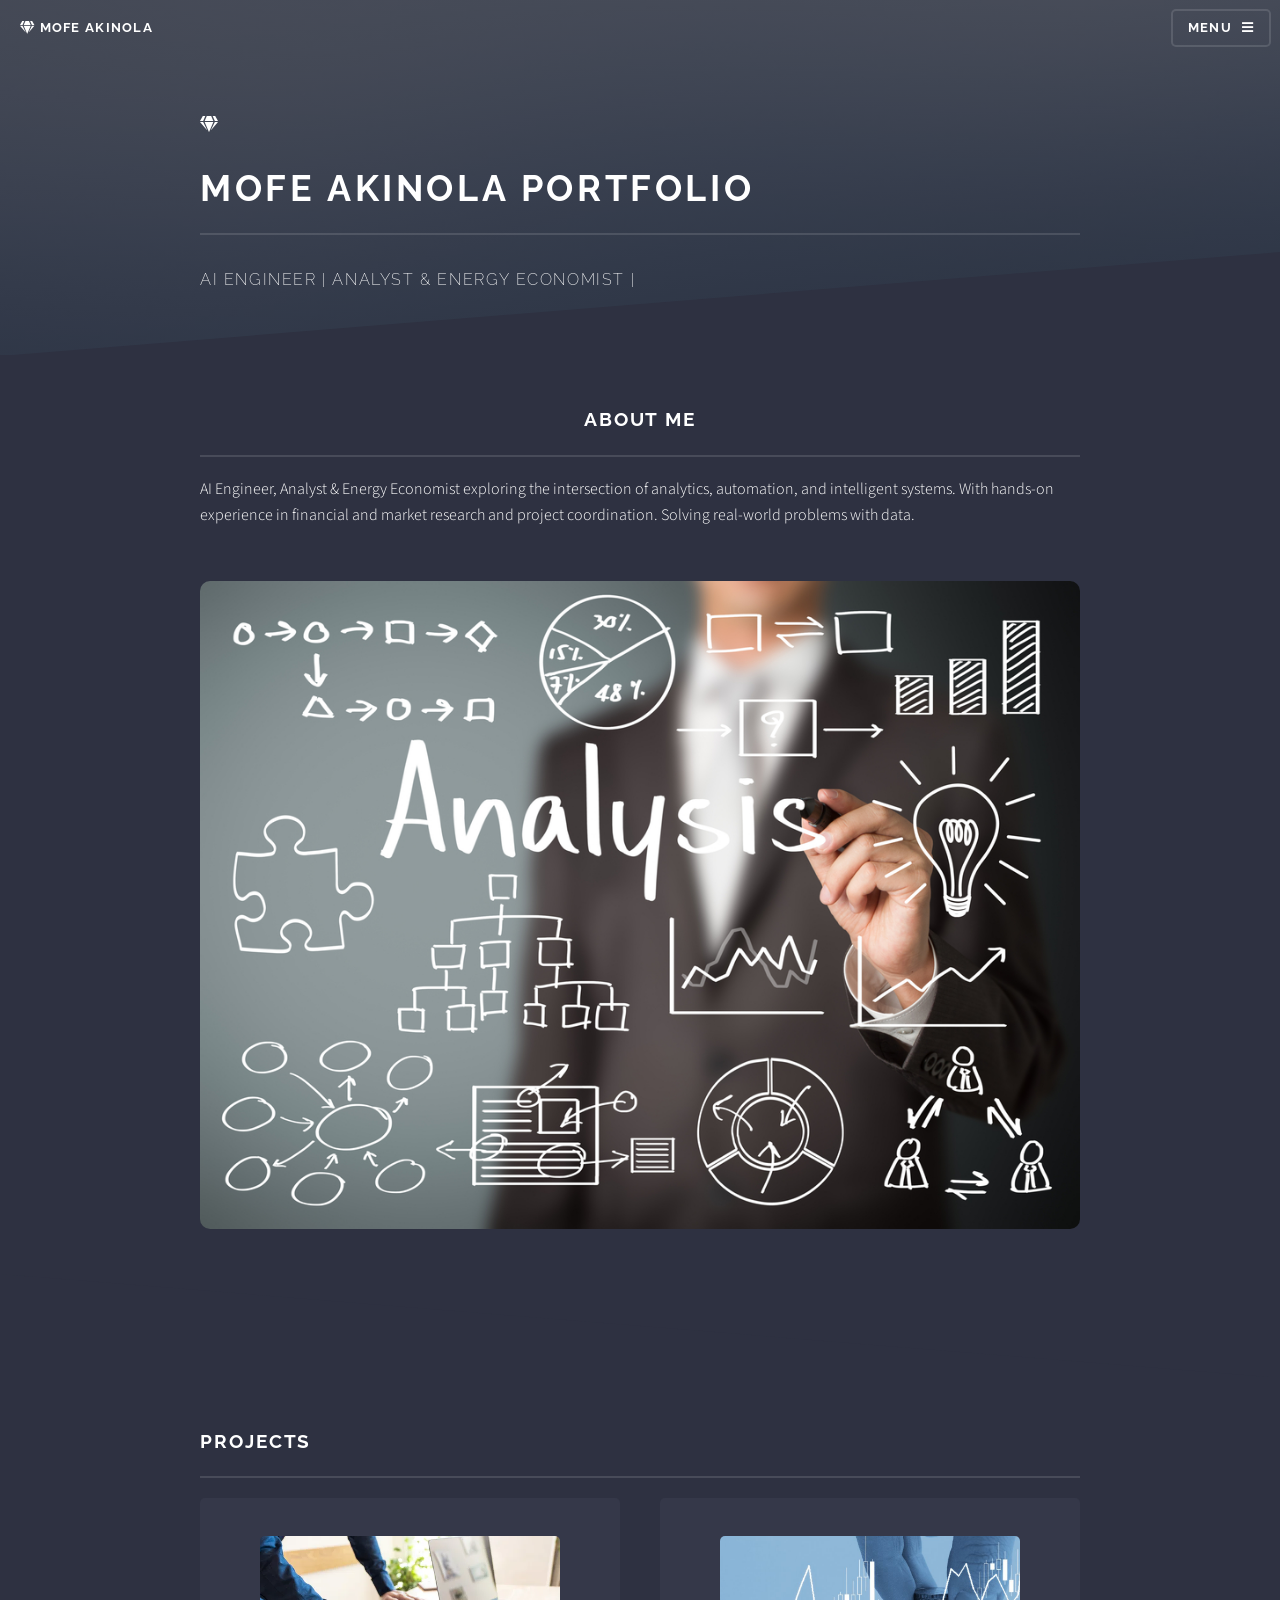
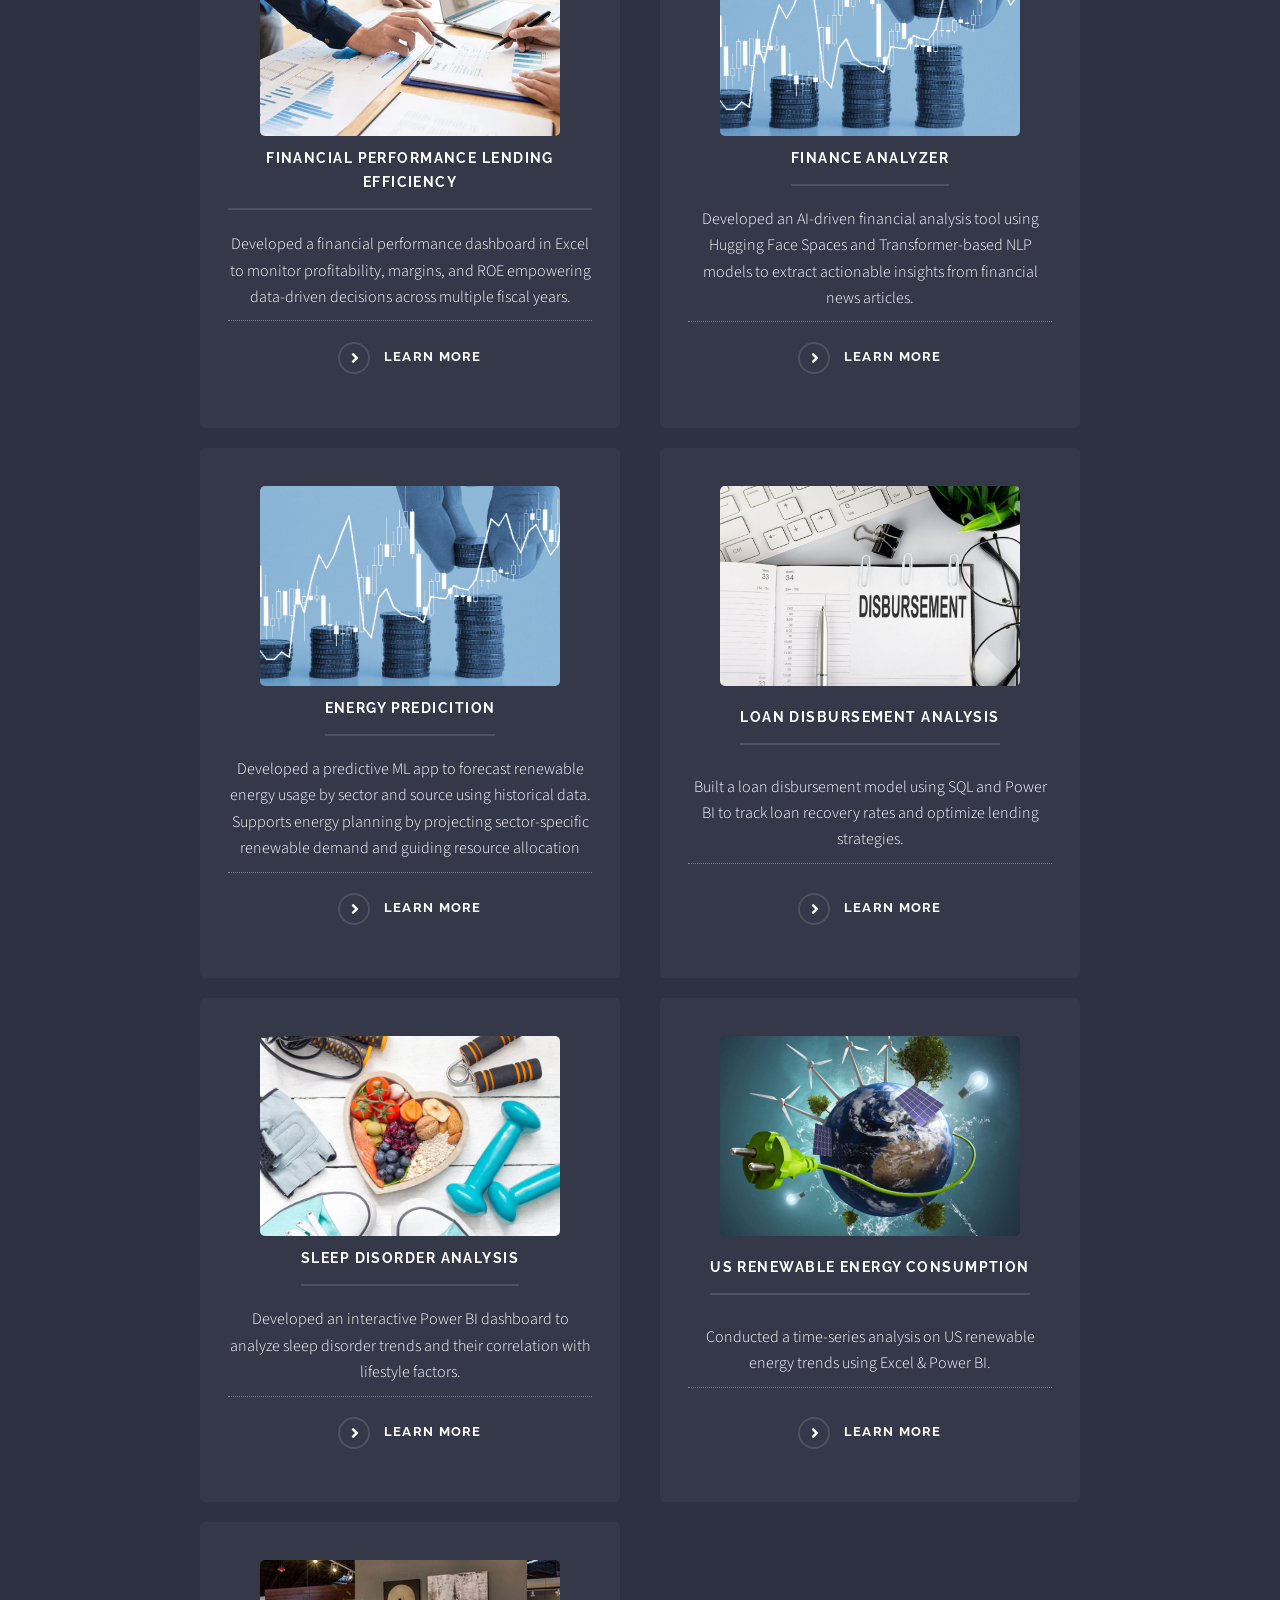
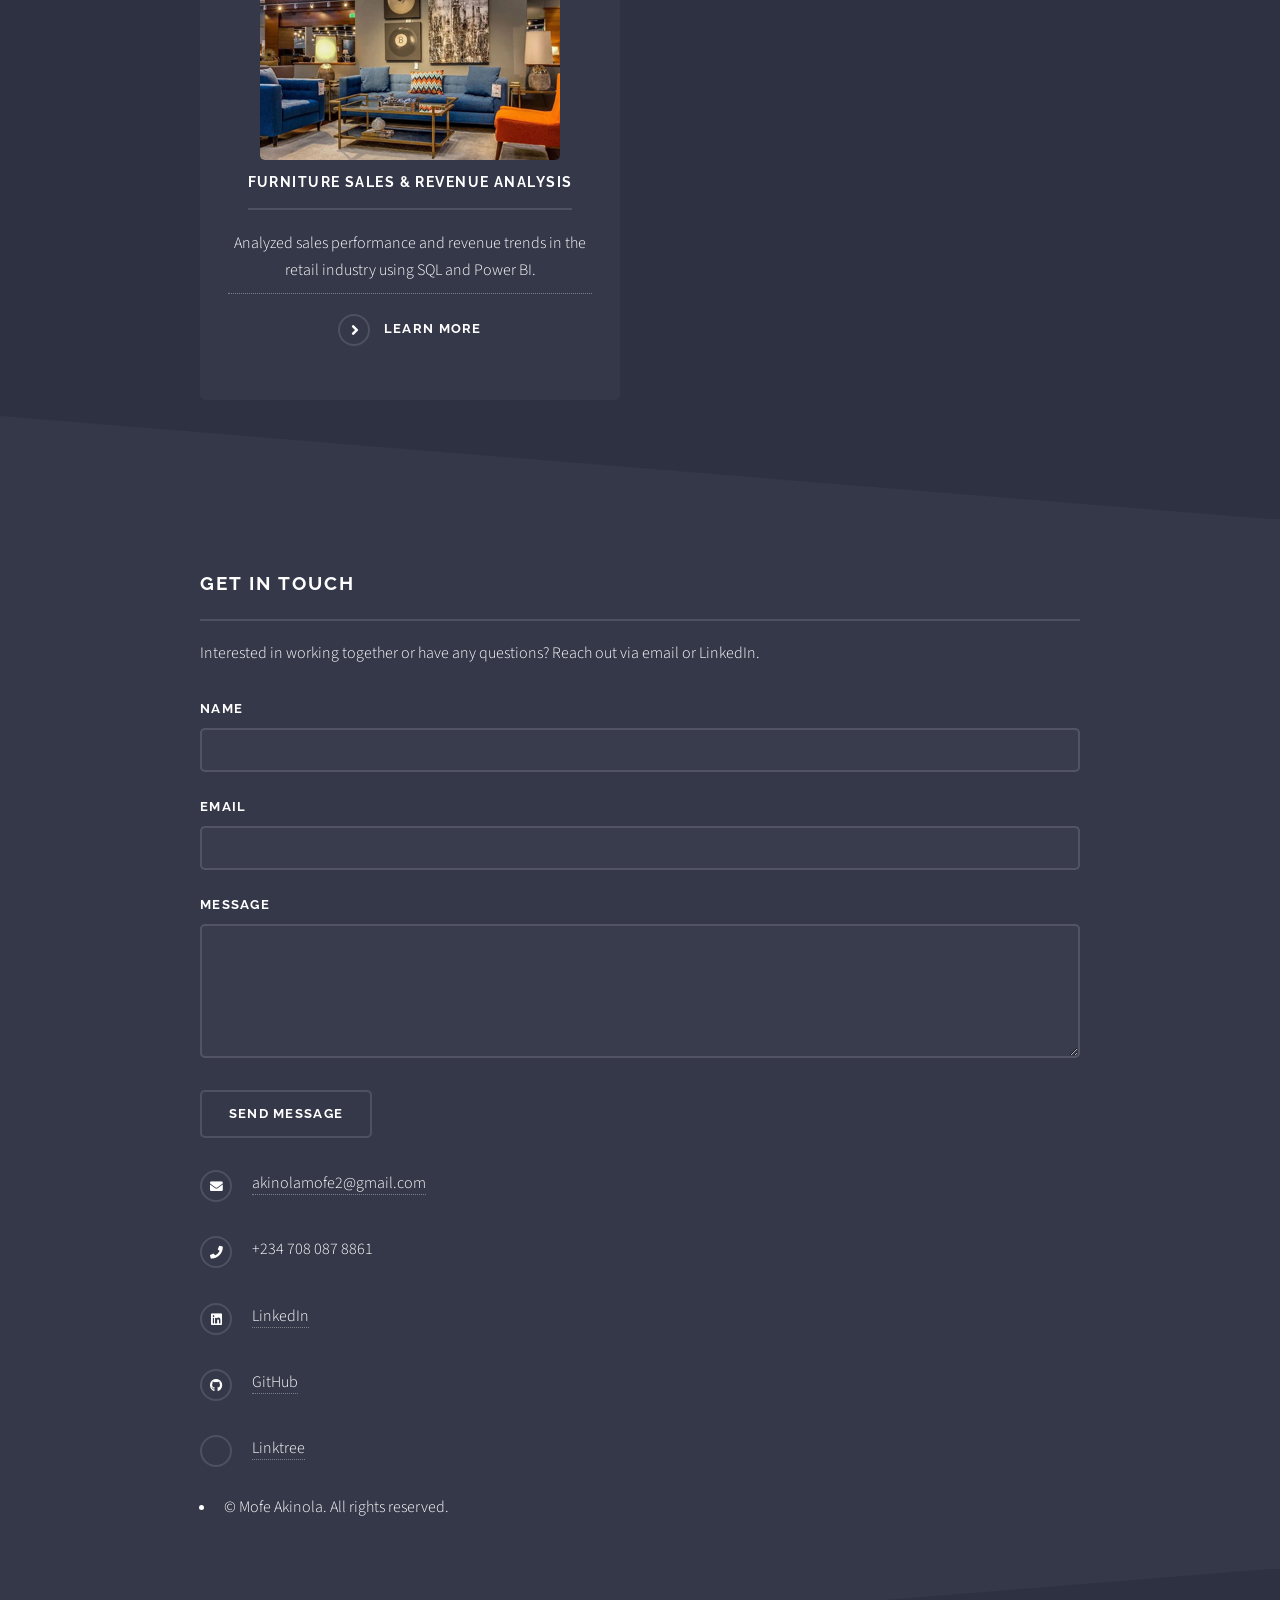
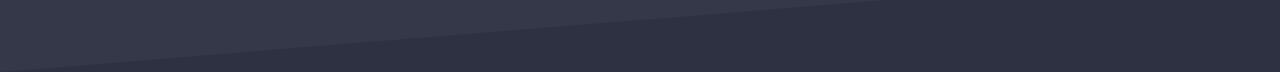
==== index.html @ 0cf71745 "Update index.html" ====
<!DOCTYPE HTML>
<html>
	<head>
		<title>Mofe Akinola | AI/ML Engineer & Energy Economist</title>
		<meta charset="utf-8" />
		<meta name="viewport" content="width=device-width, initial-scale=1, user-scalable=no" />
		<link rel="stylesheet" href="assets/css/main.css" />
		<noscript><link rel="stylesheet" href="assets/css/noscript.css" /></noscript>
		<link rel="stylesheet" href="https://cdnjs.cloudflare.com/ajax/libs/font-awesome/5.15.4/css/all.min.css" />
	</head>
	<body class="is-preload">

		<!-- Page Wrapper -->
		<div id="page-wrapper">

			<!-- Header -->
			<header id="header" class="alt">
				<h1><a href="index.html"><i class="fas fa-gem"></i> Mofe Akinola</a></h1>
				<nav>
					<a href="#menu">Menu</a>
				</nav>
			</header>

			<!-- Menu -->
			<nav id="menu">
				<div class="inner">
					<h2>Menu</h2>
					<ul class="links">
						<li><a href="index.html">Home</a></li>
						<li><a href="#about">About Me</a></li>
						<li><a href="#projects">Projects</a></li>
						<li><a href="#contact">Contact</a></li>
					</ul>
					<a href="#" class="close">Close</a>
				</div>
			</nav>

			<!-- Banner -->
			<section id="banner">
				<div class="inner">
					<div class="logo"><span class="fas fa-gem"></span></div>
					<h2>Mofe Akinola Portfolio</h2>
					<p> AI Engineer | Analyst & Energy Economist |</p>
				</div>
			</section>

			<!-- About Me -->
			<section id="about" class="wrapper style1">
				<div class="inner">
					<div class="content">
						<h2 class="major"style="text-align: center;">About Me</h2>
						<p> AI Engineer, Analyst & Energy Economist exploring the intersection of analytics, automation, and intelligent systems. With hands-on experience in financial and market research and project coordination. Solving real-world problems with data.</p>
					</div>
					<a href="#" class="image"><img src="images/What-Is-Data-Analysis.jpg" alt="Mofe Akinola" style="max-width: 100%; height: auto; border-radius: 10px; margin: 20px auto;" /></a>
				</div>
			</section>

<!-- Projects -->
<section id="projects" class="wrapper alt style1">
    <div class="inner">
        <h2 class="major">Projects</h2>
        <section class="features">
			<article>
                <a href="https://github.com/Mofeeakin/Financial-Performance-Lending-Efficiency-Analysis-of-Atiat-Limited-" class="image">
                    <img src="images/Financial Performance.webp" alt="Financial Performance Lending Efficiency" class="project-image">
                </a>
                <h3 class="major"><a href="https://github.com/Mofeeakin/Financial-Performance-Lending-Efficiency-Analysis-of-Atiat-Limited-">Financial Performance Lending Efficiency</h3>
                <p>Developed a financial performance dashboard in Excel to monitor profitability, margins, and ROE empowering data-driven decisions across multiple fiscal years.</p>
                <a href="https://github.com/Mofeeakin/Financial-Performance-Lending-Efficiency-Analysis-of-Atiat-Limited-" class="special">Learn more</a>
            </article>
	     <article>
                <a href="https://huggingface.co/spaces/MoeAkin/finance-analyzer" class="image">
                    <img src="images/Finance-the-Growth-of-Your-Business-in-a-Challenging-Financial-World.jpg" alt="Finance Analyzer" class="project-image">
                </a>
                <h3 class="major"><a href="https://huggingface.co/spaces/MoeAkin/finance-analyzer">Finance Analyzer</h3>
                <p>Developed an AI-driven financial analysis tool using Hugging Face Spaces and Transformer-based NLP models to extract actionable insights from financial news articles.</p>
                <a href="https://huggingface.co/spaces/MoeAkin/finance-analyzer" class="special">Learn more</a>
            </article>
	     <article>
                <a href="https://energy-prediction-app-va.streamlit.app/" class="image">
                    <img src="images/Finance-the-Growth-of-Your-Business-in-a-Challenging-Financial-World.jpg" alt="Energy Prediction" class="project-image">
                </a>
                <h3 class="major"><a href="https://energy-prediction-app-va.streamlit.app/">Energy Predicition</h3>
                <p>Developed a predictive ML app to forecast renewable energy usage by sector and source using historical data. Supports energy planning by projecting sector-specific renewable demand and guiding resource allocation </p>
                <a href="https://energy-prediction-app-va.streamlit.app/" class="special">Learn more</a>
            </article>
            <article>
                <a href="https://github.com/Mofeeakin/Loan-Disbursement-Analysis" class="image">
                    <img src="images/Disbursement-Meaning.jpg" alt="Loan Analysis" class="project-image">
                </a>
                <h3 class="major"><a href="https://github.com/Mofeeakin/Loan-Disbursement-Analysis">Loan Disbursement Analysis</h3>
                <p>Built a loan disbursement model using SQL and Power BI to track loan recovery rates and optimize lending strategies.</p>
                <a href="https://github.com/Mofeeakin/Loan-Disbursement-Analysis" class="special">Learn more</a>
            </article>
            <article>
                <a href="https://github.com/Mofeeakin/Sleep-Disorder-Analysis" class="image">
                    <img src="images/food-heart-dumbbells-fitness-abstract-healthy-lifestyle-concept-white-boards-85887086.webp" alt="Sleep Disorder Analysis" class="project-image">
                </a>
                <h3 class="major"><a href="https://github.com/Mofeeakin/Sleep-Disorder-Analysis">Sleep Disorder Analysis</h3>
                <p>Developed an interactive Power BI dashboard to analyze sleep disorder trends and their correlation with lifestyle factors.</p>
                <a href="https://github.com/Mofeeakin/Sleep-Disorder-Analysis" class="special">Learn more</a>
            </article>
            <article>
                <a href="https://github.com/Mofeeakin/US-Renewable-Consumption" class="image">
                    <img src="images/Shutterstock_1278873550-1.jpg" alt="US Renewable Consumption" class="project-image">
                </a>
                <h3 class="major"><a href="https://github.com/Mofeeakin/US-Renewable-Consumption">US Renewable Energy Consumption</h3>
                <p>Conducted a time-series analysis on US renewable energy trends using Excel & Power BI.</p>
                <a href="https://github.com/Mofeeakin/US-Renewable-Consumption" class="special">Learn more</a>
            </article>
            <article>
                <a href="https://github.com/Mofeeakin/Furniture-Sales-and-Revenue-Analysis" class="image">
                    <img src="images/Livingspaces-an-international-furniture-store.jpg" alt="Furniture Sales Analysis" class="project-image">
                </a>
                <h3 class="major"><a href="https://github.com/Mofeeakin/Furniture-Sales-and-Revenue-Analysis">Furniture Sales & Revenue Analysis</h3>
                <p>Analyzed sales performance and revenue trends in the retail industry using SQL and Power BI.</p>
                <a href="https://github.com/Mofeeakin/Furniture-Sales-and-Revenue-Analysis" class="special">Learn more</a>
            </article>
        </section>
    </div>
</section>

			<!-- Contact -->
			<section id="contact" class="wrapper alt style2">
				<div class="inner">
					<h2 class="major">Get in Touch</h2>
					<p>Interested in working together or have any questions? Reach out via email or LinkedIn.</p>
					<form method="post" action="#">
						<div class="fields">
							<div class="field">
								<label for="name">Name</label>
								<input type="text" name="name" id="name" />
							</div>
							<div class="field">
								<label for="email">Email</label>
								<input type="email" name="email" id="email" />
							</div>
							<div class="field">
								<label for="message">Message</label>
								<textarea name="message" id="message" rows="4"></textarea>
							</div>
						</div>
						<ul class="actions">
							<li><input type="submit" value="Send Message" /></li>
						</ul>
					</form>
					<ul class="contact">
						<li class="icon solid fa-envelope"><a href="mailto:akinolamofe2@gmail.com">akinolamofe2@gmail.com</a></li>
						<li class="icon solid fa-phone">+234 708 087 8861</li>
						<li class="icon brands fa-linkedin"><a href="https://www.linkedin.com/in/mofe-akinola-6a8934160">LinkedIn</a></li>
						<li class="icon brands fa-github"><a href="https://github.com/Mofeeakin">GitHub</a></li>
						<li class="icon brands fa-link"><a href="https://linktr.ee/MofeAkinola">Linktree</a></li>

					</ul>
					<ul class="copyright">
						<li>&copy; Mofe Akinola. All rights reserved.</li>
				
					</ul>
				</div>
			</section>

		</div>

		<!-- Scripts -->
		<script src="assets/js/jquery.min.js"></script>
		<script src="assets/js/jquery.scrollex.min.js"></script>
		<script src="assets/js/browser.min.js"></script>
		<script src="assets/js/breakpoints.min.js"></script>
		<script src="assets/js/util.js"></script>
		<script src="assets/js/main.js"></script>

	</body>
</html>
---- assets/css/main.css ----
@import url(fontawesome-all.min.css);
@import url("https://fonts.googleapis.com/css?family=Raleway:200,700|Source+Sans+Pro:300,600,300italic,600italic");

/*
	Solid State by HTML5 UP
	html5up.net | @ajlkn
	Free for personal and commercial use under the CCA 3.0 license (html5up.net/license)
*/

html, body, div, span, applet, object,
iframe, h1, h2, h3, h4, h5, h6, p, blockquote,
pre, a, abbr, acronym, address, big, cite,
code, del, dfn, em, img, ins, kbd, q, s, samp,
small, strike, strong, sub, sup, tt, var, b,
u, i, center, dl, dt, dd, ol, ul, li, fieldset,
form, label, legend, table, caption, tbody,
tfoot, thead, tr, th, td, article, aside,
canvas, details, embed, figure, figcaption,
footer, header, hgroup, menu, nav, output, ruby,
section, summary, time, mark, audio, video {
	margin: 0;
	padding: 0;
	border: 0;
	font-size: 100%;
	font: inherit;
	vertical-align: baseline;}

article, aside, details, figcaption, figure,
footer, header, hgroup, menu, nav, section {
	display: block;}

body {
	line-height: 1;
}

ol, ul {
	list-style: none;
}

blockquote, q {
	quotes: none;
}

	blockquote:before, blockquote:after, q:before, q:after {
		content: '';
		content: none;
	}

table {
	border-collapse: collapse;
	border-spacing: 0;
}

body {
	-webkit-text-size-adjust: none;
}

mark {
	background-color: transparent;
	color: inherit;
}

input::-moz-focus-inner {
	border: 0;
	padding: 0;
}

input, select, textarea {
	-moz-appearance: none;
	-webkit-appearance: none;
	-ms-appearance: none;
	appearance: none;
}

/* Basic */

	@-ms-viewport {
		width: device-width;
	}

	body {
		-ms-overflow-style: scrollbar;
	}

	@media screen and (max-width: 480px) {

		html, body {
			min-width: 320px;
		}

	}

	html {
		box-sizing: border-box;
	}

	*, *:before, *:after {
		box-sizing: inherit;
	}

	body {
		background-color: #2e3141;
		background-image: linear-gradient(to top, rgba(46, 49, 65, 0.8), rgba(46, 49, 65, 0.8)), url("../../images/bg.jpg");
		background-size: auto,
 cover;
		background-attachment: fixed,
 fixed;
		background-position: center,
 center;
	}

		body.is-preload *, body.is-preload *:before, body.is-preload *:after {
			-moz-animation: none !important;
			-webkit-animation: none !important;
			-ms-animation: none !important;
			animation: none !important;
			-moz-transition: none !important;
			-webkit-transition: none !important;
			-ms-transition: none !important;
			transition: none !important;
		}

/* Type */

	body, input, select, textarea {
		color: #ffffff;
		font-family: "Source Sans Pro", Helvetica, sans-serif;
		font-size: 16.5pt;
		font-weight: 300;
		line-height: 1.65;
	}

		@media screen and (max-width: 1680px) {

			body, input, select, textarea {
				font-size: 13pt;
			}

		}

		@media screen and (max-width: 1280px) {

			body, input, select, textarea {
				font-size: 12pt;
			}

		}

		@media screen and (max-width: 980px) {

			body, input, select, textarea {
				font-size: 12pt;
			}

		}

		@media screen and (max-width: 736px) {

			body, input, select, textarea {
				font-size: 12pt;
			}

		}

		@media screen and (max-width: 480px) {

			body, input, select, textarea {
				font-size: 12pt;
			}

		}

	a {
		-moz-transition: color 0.2s ease-in-out, border-bottom-color 0.2s ease-in-out;
		-webkit-transition: color 0.2s ease-in-out, border-bottom-color 0.2s ease-in-out;
		-ms-transition: color 0.2s ease-in-out, border-bottom-color 0.2s ease-in-out;
		transition: color 0.2s ease-in-out, border-bottom-color 0.2s ease-in-out;
		border-bottom: dotted 1px rgba(255, 255, 255, 0.35);
		color: #ffffff;
		text-decoration: none;
	}

		a:hover {
			border-bottom-color: transparent;
			color: #ffffff !important;
		}

		a.special:not(.button) {
			text-decoration: none;
			border-bottom: 0;
			display: block;
			font-family: Raleway, Helvetica, sans-serif;
			font-size: 0.8em;
			font-weight: 700;
			letter-spacing: 0.1em;
			margin: 0 0 2em 0;
			text-transform: uppercase;
		}

			a.special:not(.button):before {
				-moz-osx-font-smoothing: grayscale;
				-webkit-font-smoothing: antialiased;
				display: inline-block;
				font-style: normal;
				font-variant: normal;
				text-rendering: auto;
				line-height: 1;
				text-transform: none !important;
				font-family: 'Font Awesome 5 Free';
				font-weight: 900;
			}

			a.special:not(.button):before {
				-moz-transition: background-color 0.2s ease-in-out;
				-webkit-transition: background-color 0.2s ease-in-out;
				-ms-transition: background-color 0.2s ease-in-out;
				transition: background-color 0.2s ease-in-out;
				border-radius: 100%;
				border: solid 2px rgba(255, 255, 255, 0.125);
				content: '\f105';
				display: inline-block;
				font-size: 1.25em;
				height: 2em;
				line-height: 1.75em;
				margin-right: 0.85em;
				text-align: center;
				text-indent: 0.15em;
				vertical-align: middle;
				width: 2em;
			}

			a.special:not(.button):hover:before {
				background-color: rgba(255, 255, 255, 0.025);
			}

			a.special:not(.button):active:before {
				background-color: rgba(255, 255, 255, 0.075);
			}

	strong, b {
		color: #ffffff;
		font-weight: 600;
	}

	em, i {
		font-style: italic;
	}

	p {
		margin: 0 0 2em 0;
	}

	h1, h2, h3, h4, h5, h6 {
		color: #ffffff;
		font-family: Raleway, Helvetica, sans-serif;
		font-weight: 700;
		letter-spacing: 0.1em;
		margin: 0 0 1em 0;
		text-transform: uppercase;
	}

		h1 a, h2 a, h3 a, h4 a, h5 a, h6 a {
			color: inherit;
			text-decoration: none;
			border-bottom: 0;
		}

		h1 span, h2 span, h3 span, h4 span, h5 span, h6 span {
			font-weight: 200;
		}

		h1.major, h2.major, h3.major, h4.major, h5.major, h6.major {
			padding-bottom: 1em;
			border-bottom: solid 2px rgba(255, 255, 255, 0.125);
		}

	h2 {
		font-size: 1.2em;
	}

	h3 {
		font-size: 0.9em;
	}

	h4 {
		font-size: 0.7em;
	}

	h5 {
		font-size: 0.7em;
	}

	h6 {
		font-size: 0.7em;
	}

	@media screen and (max-width: 736px) {

		h2 {
			font-size: 1em;
		}

		h3 {
			font-size: 0.8em;
		}

	}

	sub {
		font-size: 0.8em;
		position: relative;
		top: 0.5em;
	}

	sup {
		font-size: 0.8em;
		position: relative;
		top: -0.5em;
	}

	blockquote {
		border-left: solid 4px rgba(255, 255, 255, 0.125);
		font-style: italic;
		margin: 0 0 2em 0;
		padding: 0.5em 0 0.5em 2em;
	}

	code {
		background: rgba(255, 255, 255, 0.025);
		border-radius: 5px;
		border: solid 2px rgba(255, 255, 255, 0.125);
		font-family: "Courier New", monospace;
		font-size: 0.9em;
		margin: 0 0.25em;
		padding: 0.25em 0.65em;
	}

	pre {
		-webkit-overflow-scrolling: touch;
		font-family: "Courier New", monospace;
		font-size: 0.9em;
		margin: 0 0 2em 0;
	}

		pre code {
			display: block;
			line-height: 1.75em;
			padding: 1em 1.5em;
			overflow-x: auto;
		}

	hr {
		border: 0;
		border-bottom: solid 2px rgba(255, 255, 255, 0.125);
		margin: 2.5em 0;
	}

		hr.major {
			margin: 4em 0;
		}

	.align-left {
		text-align: left;
	}

	.align-center {
		text-align: center;
	}

	.align-right {
		text-align: right;
	}

/* Row */

	.row {
		display: flex;
		flex-wrap: wrap;
		box-sizing: border-box;
		align-items: stretch;
	}

		.row > * {
			box-sizing: border-box;
		}

		.row.gtr-uniform > * > :last-child {
			margin-bottom: 0;
		}

		.row.aln-left {
			justify-content: flex-start;
		}

		.row.aln-center {
			justify-content: center;
		}

		.row.aln-right {
			justify-content: flex-end;
		}

		.row.aln-top {
			align-items: flex-start;
		}

		.row.aln-middle {
			align-items: center;
		}

		.row.aln-bottom {
			align-items: flex-end;
		}

		.row > .imp {
			order: -1;
		}

		.row > .col-1 {
			width: 8.33333%;
		}

		.row > .off-1 {
			margin-left: 8.33333%;
		}

		.row > .col-2 {
			width: 16.66667%;
		}

		.row > .off-2 {
			margin-left: 16.66667%;
		}

		.row > .col-3 {
			width: 25%;
		}

		.row > .off-3 {
			margin-left: 25%;
		}

		.row > .col-4 {
			width: 33.33333%;
		}

		.row > .off-4 {
			margin-left: 33.33333%;
		}

		.row > .col-5 {
			width: 41.66667%;
		}

		.row > .off-5 {
			margin-left: 41.66667%;
		}

		.row > .col-6 {
			width: 50%;
		}

		.row > .off-6 {
			margin-left: 50%;
		}

		.row > .col-7 {
			width: 58.33333%;
		}

		.row > .off-7 {
			margin-left: 58.33333%;
		}

		.row > .col-8 {
			width: 66.66667%;
		}

		.row > .off-8 {
			margin-left: 66.66667%;
		}

		.row > .col-9 {
			width: 75%;
		}

		.row > .off-9 {
			margin-left: 75%;
		}

		.row > .col-10 {
			width: 83.33333%;
		}

		.row > .off-10 {
			margin-left: 83.33333%;
		}

		.row > .col-11 {
			width: 91.66667%;
		}

		.row > .off-11 {
			margin-left: 91.66667%;
		}

		.row > .col-12 {
			width: 100%;
		}

		.row > .off-12 {
			margin-left: 100%;
		}

		.row.gtr-0 {
			margin-top: 0;
			margin-left: 0em;
		}

			.row.gtr-0 > * {
				padding: 0 0 0 0em;
			}

			.row.gtr-0.gtr-uniform {
				margin-top: 0em;
			}

				.row.gtr-0.gtr-uniform > * {
					padding-top: 0em;
				}

		.row.gtr-25 {
			margin-top: 0;
			margin-left: -0.4375em;
		}

			.row.gtr-25 > * {
				padding: 0 0 0 0.4375em;
			}

			.row.gtr-25.gtr-uniform {
				margin-top: -0.4375em;
			}

				.row.gtr-25.gtr-uniform > * {
					padding-top: 0.4375em;
				}

		.row.gtr-50 {
			margin-top: 0;
			margin-left: -0.875em;
		}

			.row.gtr-50 > * {
				padding: 0 0 0 0.875em;
			}

			.row.gtr-50.gtr-uniform {
				margin-top: -0.875em;
			}

				.row.gtr-50.gtr-uniform > * {
					padding-top: 0.875em;
				}

		.row {
			margin-top: 0;
			margin-left: -1.75em;
		}

			.row > * {
				padding: 0 0 0 1.75em;
			}

			.row.gtr-uniform {
				margin-top: -1.75em;
			}

				.row.gtr-uniform > * {
					padding-top: 1.75em;
				}

		.row.gtr-150 {
			margin-top: 0;
			margin-left: -2.625em;
		}

			.row.gtr-150 > * {
				padding: 0 0 0 2.625em;
			}

			.row.gtr-150.gtr-uniform {
				margin-top: -2.625em;
			}

				.row.gtr-150.gtr-uniform > * {
					padding-top: 2.625em;
				}

		.row.gtr-200 {
			margin-top: 0;
			margin-left: -3.5em;
		}

			.row.gtr-200 > * {
				padding: 0 0 0 3.5em;
			}

			.row.gtr-200.gtr-uniform {
				margin-top: -3.5em;
			}

				.row.gtr-200.gtr-uniform > * {
					padding-top: 3.5em;
				}

		@media screen and (max-width: 1680px) {

			.row {
				display: flex;
				flex-wrap: wrap;
				box-sizing: border-box;
				align-items: stretch;
			}

				.row > * {
					box-sizing: border-box;
				}

				.row.gtr-uniform > * > :last-child {
					margin-bottom: 0;
				}

				.row.aln-left {
					justify-content: flex-start;
				}

				.row.aln-center {
					justify-content: center;
				}

				.row.aln-right {
					justify-content: flex-end;
				}

				.row.aln-top {
					align-items: flex-start;
				}

				.row.aln-middle {
					align-items: center;
				}

				.row.aln-bottom {
					align-items: flex-end;
				}

				.row > .imp-xlarge {
					order: -1;
				}

				.row > .col-1-xlarge {
					width: 8.33333%;
				}

				.row > .off-1-xlarge {
					margin-left: 8.33333%;
				}

				.row > .col-2-xlarge {
					width: 16.66667%;
				}

				.row > .off-2-xlarge {
					margin-left: 16.66667%;
				}

				.row > .col-3-xlarge {
					width: 25%;
				}

				.row > .off-3-xlarge {
					margin-left: 25%;
				}

				.row > .col-4-xlarge {
					width: 33.33333%;
				}

				.row > .off-4-xlarge {
					margin-left: 33.33333%;
				}

				.row > .col-5-xlarge {
					width: 41.66667%;
				}

				.row > .off-5-xlarge {
					margin-left: 41.66667%;
				}

				.row > .col-6-xlarge {
					width: 50%;
				}

				.row > .off-6-xlarge {
					margin-left: 50%;
				}

				.row > .col-7-xlarge {
					width: 58.33333%;
				}

				.row > .off-7-xlarge {
					margin-left: 58.33333%;
				}

				.row > .col-8-xlarge {
					width: 66.66667%;
				}

				.row > .off-8-xlarge {
					margin-left: 66.66667%;
				}

				.row > .col-9-xlarge {
					width: 75%;
				}

				.row > .off-9-xlarge {
					margin-left: 75%;
				}

				.row > .col-10-xlarge {
					width: 83.33333%;
				}

				.row > .off-10-xlarge {
					margin-left: 83.33333%;
				}

				.row > .col-11-xlarge {
					width: 91.66667%;
				}

				.row > .off-11-xlarge {
					margin-left: 91.66667%;
				}

				.row > .col-12-xlarge {
					width: 100%;
				}

				.row > .off-12-xlarge {
					margin-left: 100%;
				}

				.row.gtr-0 {
					margin-top: 0;
					margin-left: 0em;
				}

					.row.gtr-0 > * {
						padding: 0 0 0 0em;
					}

					.row.gtr-0.gtr-uniform {
						margin-top: 0em;
					}

						.row.gtr-0.gtr-uniform > * {
							padding-top: 0em;
						}

				.row.gtr-25 {
					margin-top: 0;
					margin-left: -0.4375em;
				}

					.row.gtr-25 > * {
						padding: 0 0 0 0.4375em;
					}

					.row.gtr-25.gtr-uniform {
						margin-top: -0.4375em;
					}

						.row.gtr-25.gtr-uniform > * {
							padding-top: 0.4375em;
						}

				.row.gtr-50 {
					margin-top: 0;
					margin-left: -0.875em;
				}

					.row.gtr-50 > * {
						padding: 0 0 0 0.875em;
					}

					.row.gtr-50.gtr-uniform {
						margin-top: -0.875em;
					}

						.row.gtr-50.gtr-uniform > * {
							padding-top: 0.875em;
						}

				.row {
					margin-top: 0;
					margin-left: -1.75em;
				}

					.row > * {
						padding: 0 0 0 1.75em;
					}

					.row.gtr-uniform {
						margin-top: -1.75em;
					}

						.row.gtr-uniform > * {
							padding-top: 1.75em;
						}

				.row.gtr-150 {
					margin-top: 0;
					margin-left: -2.625em;
				}

					.row.gtr-150 > * {
						padding: 0 0 0 2.625em;
					}

					.row.gtr-150.gtr-uniform {
						margin-top: -2.625em;
					}

						.row.gtr-150.gtr-uniform > * {
							padding-top: 2.625em;
						}

				.row.gtr-200 {
					margin-top: 0;
					margin-left: -3.5em;
				}

					.row.gtr-200 > * {
						padding: 0 0 0 3.5em;
					}

					.row.gtr-200.gtr-uniform {
						margin-top: -3.5em;
					}

						.row.gtr-200.gtr-uniform > * {
							padding-top: 3.5em;
						}

		}

		@media screen and (max-width: 1280px) {

			.row {
				display: flex;
				flex-wrap: wrap;
				box-sizing: border-box;
				align-items: stretch;
			}

				.row > * {
					box-sizing: border-box;
				}

				.row.gtr-uniform > * > :last-child {
					margin-bottom: 0;
				}

				.row.aln-left {
					justify-content: flex-start;
				}

				.row.aln-center {
					justify-content: center;
				}

				.row.aln-right {
					justify-content: flex-end;
				}

				.row.aln-top {
					align-items: flex-start;
				}

				.row.aln-middle {
					align-items: center;
				}

				.row.aln-bottom {
					align-items: flex-end;
				}

				.row > .imp-large {
					order: -1;
				}

				.row > .col-1-large {
					width: 8.33333%;
				}

				.row > .off-1-large {
					margin-left: 8.33333%;
				}

				.row > .col-2-large {
					width: 16.66667%;
				}

				.row > .off-2-large {
					margin-left: 16.66667%;
				}

				.row > .col-3-large {
					width: 25%;
				}

				.row > .off-3-large {
					margin-left: 25%;
				}

				.row > .col-4-large {
					width: 33.33333%;
				}

				.row > .off-4-large {
					margin-left: 33.33333%;
				}

				.row > .col-5-large {
					width: 41.66667%;
				}

				.row > .off-5-large {
					margin-left: 41.66667%;
				}

				.row > .col-6-large {
					width: 50%;
				}

				.row > .off-6-large {
					margin-left: 50%;
				}

				.row > .col-7-large {
					width: 58.33333%;
				}

				.row > .off-7-large {
					margin-left: 58.33333%;
				}

				.row > .col-8-large {
					width: 66.66667%;
				}

				.row > .off-8-large {
					margin-left: 66.66667%;
				}

				.row > .col-9-large {
					width: 75%;
				}

				.row > .off-9-large {
					margin-left: 75%;
				}

				.row > .col-10-large {
					width: 83.33333%;
				}

				.row > .off-10-large {
					margin-left: 83.33333%;
				}

				.row > .col-11-large {
					width: 91.66667%;
				}

				.row > .off-11-large {
					margin-left: 91.66667%;
				}

				.row > .col-12-large {
					width: 100%;
				}

				.row > .off-12-large {
					margin-left: 100%;
				}

				.row.gtr-0 {
					margin-top: 0;
					margin-left: 0em;
				}

					.row.gtr-0 > * {
						padding: 0 0 0 0em;
					}

					.row.gtr-0.gtr-uniform {
						margin-top: 0em;
					}

						.row.gtr-0.gtr-uniform > * {
							padding-top: 0em;
						}

				.row.gtr-25 {
					margin-top: 0;
					margin-left: -0.4375em;
				}

					.row.gtr-25 > * {
						padding: 0 0 0 0.4375em;
					}

					.row.gtr-25.gtr-uniform {
						margin-top: -0.4375em;
					}

						.row.gtr-25.gtr-uniform > * {
							padding-top: 0.4375em;
						}

				.row.gtr-50 {
					margin-top: 0;
					margin-left: -0.875em;
				}

					.row.gtr-50 > * {
						padding: 0 0 0 0.875em;
					}

					.row.gtr-50.gtr-uniform {
						margin-top: -0.875em;
					}

						.row.gtr-50.gtr-uniform > * {
							padding-top: 0.875em;
						}

				.row {
					margin-top: 0;
					margin-left: -1.75em;
				}

					.row > * {
						padding: 0 0 0 1.75em;
					}

					.row.gtr-uniform {
						margin-top: -1.75em;
					}

						.row.gtr-uniform > * {
							padding-top: 1.75em;
						}

				.row.gtr-150 {
					margin-top: 0;
					margin-left: -2.625em;
				}

					.row.gtr-150 > * {
						padding: 0 0 0 2.625em;
					}

					.row.gtr-150.gtr-uniform {
						margin-top: -2.625em;
					}

						.row.gtr-150.gtr-uniform > * {
							padding-top: 2.625em;
						}

				.row.gtr-200 {
					margin-top: 0;
					margin-left: -3.5em;
				}

					.row.gtr-200 > * {
						padding: 0 0 0 3.5em;
					}

					.row.gtr-200.gtr-uniform {
						margin-top: -3.5em;
					}

						.row.gtr-200.gtr-uniform > * {
							padding-top: 3.5em;
						}

		}

		@media screen and (max-width: 980px) {

			.row {
				display: flex;
				flex-wrap: wrap;
				box-sizing: border-box;
				align-items: stretch;
			}

				.row > * {
					box-sizing: border-box;
				}

				.row.gtr-uniform > * > :last-child {
					margin-bottom: 0;
				}

				.row.aln-left {
					justify-content: flex-start;
				}

				.row.aln-center {
					justify-content: center;
				}

				.row.aln-right {
					justify-content: flex-end;
				}

				.row.aln-top {
					align-items: flex-start;
				}

				.row.aln-middle {
					align-items: center;
				}

				.row.aln-bottom {
					align-items: flex-end;
				}

				.row > .imp-medium {
					order: -1;
				}

				.row > .col-1-medium {
					width: 8.33333%;
				}

				.row > .off-1-medium {
					margin-left: 8.33333%;
				}

				.row > .col-2-medium {
					width: 16.66667%;
				}

				.row > .off-2-medium {
					margin-left: 16.66667%;
				}

				.row > .col-3-medium {
					width: 25%;
				}

				.row > .off-3-medium {
					margin-left: 25%;
				}

				.row > .col-4-medium {
					width: 33.33333%;
				}

				.row > .off-4-medium {
					margin-left: 33.33333%;
				}

				.row > .col-5-medium {
					width: 41.66667%;
				}

				.row > .off-5-medium {
					margin-left: 41.66667%;
				}

				.row > .col-6-medium {
					width: 50%;
				}

				.row > .off-6-medium {
					margin-left: 50%;
				}

				.row > .col-7-medium {
					width: 58.33333%;
				}

				.row > .off-7-medium {
					margin-left: 58.33333%;
				}

				.row > .col-8-medium {
					width: 66.66667%;
				}

				.row > .off-8-medium {
					margin-left: 66.66667%;
				}

				.row > .col-9-medium {
					width: 75%;
				}

				.row > .off-9-medium {
					margin-left: 75%;
				}

				.row > .col-10-medium {
					width: 83.33333%;
				}

				.row > .off-10-medium {
					margin-left: 83.33333%;
				}

				.row > .col-11-medium {
					width: 91.66667%;
				}

				.row > .off-11-medium {
					margin-left: 91.66667%;
				}

				.row > .col-12-medium {
					width: 100%;
				}

				.row > .off-12-medium {
					margin-left: 100%;
				}

				.row.gtr-0 {
					margin-top: 0;
					margin-left: 0em;
				}

					.row.gtr-0 > * {
						padding: 0 0 0 0em;
					}

					.row.gtr-0.gtr-uniform {
						margin-top: 0em;
					}

						.row.gtr-0.gtr-uniform > * {
							padding-top: 0em;
						}

				.row.gtr-25 {
					margin-top: 0;
					margin-left: -0.4375em;
				}

					.row.gtr-25 > * {
						padding: 0 0 0 0.4375em;
					}

					.row.gtr-25.gtr-uniform {
						margin-top: -0.4375em;
					}

						.row.gtr-25.gtr-uniform > * {
							padding-top: 0.4375em;
						}

				.row.gtr-50 {
					margin-top: 0;
					margin-left: -0.875em;
				}

					.row.gtr-50 > * {
						padding: 0 0 0 0.875em;
					}

					.row.gtr-50.gtr-uniform {
						margin-top: -0.875em;
					}

						.row.gtr-50.gtr-uniform > * {
							padding-top: 0.875em;
						}

				.row {
					margin-top: 0;
					margin-left: -1.75em;
				}

					.row > * {
						padding: 0 0 0 1.75em;
					}

					.row.gtr-uniform {
						margin-top: -1.75em;
					}

						.row.gtr-uniform > * {
							padding-top: 1.75em;
						}

				.row.gtr-150 {
					margin-top: 0;
					margin-left: -2.625em;
				}

					.row.gtr-150 > * {
						padding: 0 0 0 2.625em;
					}

					.row.gtr-150.gtr-uniform {
						margin-top: -2.625em;
					}

						.row.gtr-150.gtr-uniform > * {
							padding-top: 2.625em;
						}

				.row.gtr-200 {
					margin-top: 0;
					margin-left: -3.5em;
				}

					.row.gtr-200 > * {
						padding: 0 0 0 3.5em;
					}

					.row.gtr-200.gtr-uniform {
						margin-top: -3.5em;
					}

						.row.gtr-200.gtr-uniform > * {
							padding-top: 3.5em;
						}

		}

		@media screen and (max-width: 736px) {

			.row {
				display: flex;
				flex-wrap: wrap;
				box-sizing: border-box;
				align-items: stretch;
			}

				.row > * {
					box-sizing: border-box;
				}

				.row.gtr-uniform > * > :last-child {
					margin-bottom: 0;
				}

				.row.aln-left {
					justify-content: flex-start;
				}

				.row.aln-center {
					justify-content: center;
				}

				.row.aln-right {
					justify-content: flex-end;
				}

				.row.aln-top {
					align-items: flex-start;
				}

				.row.aln-middle {
					align-items: center;
				}

				.row.aln-bottom {
					align-items: flex-end;
				}

				.row > .imp-small {
					order: -1;
				}

				.row > .col-1-small {
					width: 8.33333%;
				}

				.row > .off-1-small {
					margin-left: 8.33333%;
				}

				.row > .col-2-small {
					width: 16.66667%;
				}

				.row > .off-2-small {
					margin-left: 16.66667%;
				}

				.row > .col-3-small {
					width: 25%;
				}

				.row > .off-3-small {
					margin-left: 25%;
				}

				.row > .col-4-small {
					width: 33.33333%;
				}

				.row > .off-4-small {
					margin-left: 33.33333%;
				}

				.row > .col-5-small {
					width: 41.66667%;
				}

				.row > .off-5-small {
					margin-left: 41.66667%;
				}

				.row > .col-6-small {
					width: 50%;
				}

				.row > .off-6-small {
					margin-left: 50%;
				}

				.row > .col-7-small {
					width: 58.33333%;
				}

				.row > .off-7-small {
					margin-left: 58.33333%;
				}

				.row > .col-8-small {
					width: 66.66667%;
				}

				.row > .off-8-small {
					margin-left: 66.66667%;
				}

				.row > .col-9-small {
					width: 75%;
				}

				.row > .off-9-small {
					margin-left: 75%;
				}

				.row > .col-10-small {
					width: 83.33333%;
				}

				.row > .off-10-small {
					margin-left: 83.33333%;
				}

				.row > .col-11-small {
					width: 91.66667%;
				}

				.row > .off-11-small {
					margin-left: 91.66667%;
				}

				.row > .col-12-small {
					width: 100%;
				}

				.row > .off-12-small {
					margin-left: 100%;
				}

				.row.gtr-0 {
					margin-top: 0;
					margin-left: 0em;
				}

					.row.gtr-0 > * {
						padding: 0 0 0 0em;
					}

					.row.gtr-0.gtr-uniform {
						margin-top: 0em;
					}

						.row.gtr-0.gtr-uniform > * {
							padding-top: 0em;
						}

				.row.gtr-25 {
					margin-top: 0;
					margin-left: -0.3125em;
				}

					.row.gtr-25 > * {
						padding: 0 0 0 0.3125em;
					}

					.row.gtr-25.gtr-uniform {
						margin-top: -0.3125em;
					}

						.row.gtr-25.gtr-uniform > * {
							padding-top: 0.3125em;
						}

				.row.gtr-50 {
					margin-top: 0;
					margin-left: -0.625em;
				}

					.row.gtr-50 > * {
						padding: 0 0 0 0.625em;
					}

					.row.gtr-50.gtr-uniform {
						margin-top: -0.625em;
					}

						.row.gtr-50.gtr-uniform > * {
							padding-top: 0.625em;
						}

				.row {
					margin-top: 0;
					margin-left: -1.25em;
				}

					.row > * {
						padding: 0 0 0 1.25em;
					}

					.row.gtr-uniform {
						margin-top: -1.25em;
					}

						.row.gtr-uniform > * {
							padding-top: 1.25em;
						}

				.row.gtr-150 {
					margin-top: 0;
					margin-left: -1.875em;
				}

					.row.gtr-150 > * {
						padding: 0 0 0 1.875em;
					}

					.row.gtr-150.gtr-uniform {
						margin-top: -1.875em;
					}

						.row.gtr-150.gtr-uniform > * {
							padding-top: 1.875em;
						}

				.row.gtr-200 {
					margin-top: 0;
					margin-left: -2.5em;
				}

					.row.gtr-200 > * {
						padding: 0 0 0 2.5em;
					}

					.row.gtr-200.gtr-uniform {
						margin-top: -2.5em;
					}

						.row.gtr-200.gtr-uniform > * {
							padding-top: 2.5em;
						}

		}

		@media screen and (max-width: 480px) {

			.row {
				display: flex;
				flex-wrap: wrap;
				box-sizing: border-box;
				align-items: stretch;
			}

				.row > * {
					box-sizing: border-box;
				}

				.row.gtr-uniform > * > :last-child {
					margin-bottom: 0;
				}

				.row.aln-left {
					justify-content: flex-start;
				}

				.row.aln-center {
					justify-content: center;
				}

				.row.aln-right {
					justify-content: flex-end;
				}

				.row.aln-top {
					align-items: flex-start;
				}

				.row.aln-middle {
					align-items: center;
				}

				.row.aln-bottom {
					align-items: flex-end;
				}

				.row > .imp-xsmall {
					order: -1;
				}

				.row > .col-1-xsmall {
					width: 8.33333%;
				}

				.row > .off-1-xsmall {
					margin-left: 8.33333%;
				}

				.row > .col-2-xsmall {
					width: 16.66667%;
				}

				.row > .off-2-xsmall {
					margin-left: 16.66667%;
				}

				.row > .col-3-xsmall {
					width: 25%;
				}

				.row > .off-3-xsmall {
					margin-left: 25%;
				}

				.row > .col-4-xsmall {
					width: 33.33333%;
				}

				.row > .off-4-xsmall {
					margin-left: 33.33333%;
				}

				.row > .col-5-xsmall {
					width: 41.66667%;
				}

				.row > .off-5-xsmall {
					margin-left: 41.66667%;
				}

				.row > .col-6-xsmall {
					width: 50%;
				}

				.row > .off-6-xsmall {
					margin-left: 50%;
				}

				.row > .col-7-xsmall {
					width: 58.33333%;
				}

				.row > .off-7-xsmall {
					margin-left: 58.33333%;
				}

				.row > .col-8-xsmall {
					width: 66.66667%;
				}

				.row > .off-8-xsmall {
					margin-left: 66.66667%;
				}

				.row > .col-9-xsmall {
					width: 75%;
				}

				.row > .off-9-xsmall {
					margin-left: 75%;
				}

				.row > .col-10-xsmall {
					width: 83.33333%;
				}

				.row > .off-10-xsmall {
					margin-left: 83.33333%;
				}

				.row > .col-11-xsmall {
					width: 91.66667%;
				}

				.row > .off-11-xsmall {
					margin-left: 91.66667%;
				}

				.row > .col-12-xsmall {
					width: 100%;
				}

				.row > .off-12-xsmall {
					margin-left: 100%;
				}

				.row.gtr-0 {
					margin-top: 0;
					margin-left: 0em;
				}

					.row.gtr-0 > * {
						padding: 0 0 0 0em;
					}

					.row.gtr-0.gtr-uniform {
						margin-top: 0em;
					}

						.row.gtr-0.gtr-uniform > * {
							padding-top: 0em;
						}

				.row.gtr-25 {
					margin-top: 0;
					margin-left: -0.3125em;
				}

					.row.gtr-25 > * {
						padding: 0 0 0 0.3125em;
					}

					.row.gtr-25.gtr-uniform {
						margin-top: -0.3125em;
					}

						.row.gtr-25.gtr-uniform > * {
							padding-top: 0.3125em;
						}

				.row.gtr-50 {
					margin-top: 0;
					margin-left: -0.625em;
				}

					.row.gtr-50 > * {
						padding: 0 0 0 0.625em;
					}

					.row.gtr-50.gtr-uniform {
						margin-top: -0.625em;
					}

						.row.gtr-50.gtr-uniform > * {
							padding-top: 0.625em;
						}

				.row {
					margin-top: 0;
					margin-left: -1.25em;
				}

					.row > * {
						padding: 0 0 0 1.25em;
					}

					.row.gtr-uniform {
						margin-top: -1.25em;
					}

						.row.gtr-uniform > * {
							padding-top: 1.25em;
						}

				.row.gtr-150 {
					margin-top: 0;
					margin-left: -1.875em;
				}

					.row.gtr-150 > * {
						padding: 0 0 0 1.875em;
					}

					.row.gtr-150.gtr-uniform {
						margin-top: -1.875em;
					}

						.row.gtr-150.gtr-uniform > * {
							padding-top: 1.875em;
						}

				.row.gtr-200 {
					margin-top: 0;
					margin-left: -2.5em;
				}

					.row.gtr-200 > * {
						padding: 0 0 0 2.5em;
					}

					.row.gtr-200.gtr-uniform {
						margin-top: -2.5em;
					}

						.row.gtr-200.gtr-uniform > * {
							padding-top: 2.5em;
						}

		}

		@media screen and (max-width: 360px) {

			.row {
				display: flex;
				flex-wrap: wrap;
				box-sizing: border-box;
				align-items: stretch;
			}

				.row > * {
					box-sizing: border-box;
				}

				.row.gtr-uniform > * > :last-child {
					margin-bottom: 0;
				}

				.row.aln-left {
					justify-content: flex-start;
				}

				.row.aln-center {
					justify-content: center;
				}

				.row.aln-right {
					justify-content: flex-end;
				}

				.row.aln-top {
					align-items: flex-start;
				}

				.row.aln-middle {
					align-items: center;
				}

				.row.aln-bottom {
					align-items: flex-end;
				}

				.row > .imp-xxsmall {
					order: -1;
				}

				.row > .col-1-xxsmall {
					width: 8.33333%;
				}

				.row > .off-1-xxsmall {
					margin-left: 8.33333%;
				}

				.row > .col-2-xxsmall {
					width: 16.66667%;
				}

				.row > .off-2-xxsmall {
					margin-left: 16.66667%;
				}

				.row > .col-3-xxsmall {
					width: 25%;
				}

				.row > .off-3-xxsmall {
					margin-left: 25%;
				}

				.row > .col-4-xxsmall {
					width: 33.33333%;
				}

				.row > .off-4-xxsmall {
					margin-left: 33.33333%;
				}

				.row > .col-5-xxsmall {
					width: 41.66667%;
				}

				.row > .off-5-xxsmall {
					margin-left: 41.66667%;
				}

				.row > .col-6-xxsmall {
					width: 50%;
				}

				.row > .off-6-xxsmall {
					margin-left: 50%;
				}

				.row > .col-7-xxsmall {
					width: 58.33333%;
				}

				.row > .off-7-xxsmall {
					margin-left: 58.33333%;
				}

				.row > .col-8-xxsmall {
					width: 66.66667%;
				}

				.row > .off-8-xxsmall {
					margin-left: 66.66667%;
				}

				.row > .col-9-xxsmall {
					width: 75%;
				}

				.row > .off-9-xxsmall {
					margin-left: 75%;
				}

				.row > .col-10-xxsmall {
					width: 83.33333%;
				}

				.row > .off-10-xxsmall {
					margin-left: 83.33333%;
				}

				.row > .col-11-xxsmall {
					width: 91.66667%;
				}

				.row > .off-11-xxsmall {
					margin-left: 91.66667%;
				}

				.row > .col-12-xxsmall {
					width: 100%;
				}

				.row > .off-12-xxsmall {
					margin-left: 100%;
				}

				.row.gtr-0 {
					margin-top: 0;
					margin-left: 0em;
				}

					.row.gtr-0 > * {
						padding: 0 0 0 0em;
					}

					.row.gtr-0.gtr-uniform {
						margin-top: 0em;
					}

						.row.gtr-0.gtr-uniform > * {
							padding-top: 0em;
						}

				.row.gtr-25 {
					margin-top: 0;
					margin-left: -0.3125em;
				}

					.row.gtr-25 > * {
						padding: 0 0 0 0.3125em;
					}

					.row.gtr-25.gtr-uniform {
						margin-top: -0.3125em;
					}

						.row.gtr-25.gtr-uniform > * {
							padding-top: 0.3125em;
						}

				.row.gtr-50 {
					margin-top: 0;
					margin-left: -0.625em;
				}

					.row.gtr-50 > * {
						padding: 0 0 0 0.625em;
					}

					.row.gtr-50.gtr-uniform {
						margin-top: -0.625em;
					}

						.row.gtr-50.gtr-uniform > * {
							padding-top: 0.625em;
						}

				.row {
					margin-top: 0;
					margin-left: -1.25em;
				}

					.row > * {
						padding: 0 0 0 1.25em;
					}

					.row.gtr-uniform {
						margin-top: -1.25em;
					}

						.row.gtr-uniform > * {
							padding-top: 1.25em;
						}

				.row.gtr-150 {
					margin-top: 0;
					margin-left: -1.875em;
				}

					.row.gtr-150 > * {
						padding: 0 0 0 1.875em;
					}

					.row.gtr-150.gtr-uniform {
						margin-top: -1.875em;
					}

						.row.gtr-150.gtr-uniform > * {
							padding-top: 1.875em;
						}

				.row.gtr-200 {
					margin-top: 0;
					margin-left: -2.5em;
				}

					.row.gtr-200 > * {
						padding: 0 0 0 2.5em;
					}

					.row.gtr-200.gtr-uniform {
						margin-top: -2.5em;
					}

						.row.gtr-200.gtr-uniform > * {
							padding-top: 2.5em;
						}

		}

/* Section/Article */

	section.special, article.special {
		text-align: center;
	}

/* Form */

	form {
		margin: 0 0 2em 0;
	}

		form > :last-child {
			margin-bottom: 0;
		}

		form > .fields {
			display: -moz-flex;
			display: -webkit-flex;
			display: -ms-flex;
			display: flex;
			-moz-flex-wrap: wrap;
			-webkit-flex-wrap: wrap;
			-ms-flex-wrap: wrap;
			flex-wrap: wrap;
			width: calc(100% + 3em);
			margin: -1.5em 0 2em -1.5em;
		}

			form > .fields > .field {
				-moz-flex-grow: 0;
				-webkit-flex-grow: 0;
				-ms-flex-grow: 0;
				flex-grow: 0;
				-moz-flex-shrink: 0;
				-webkit-flex-shrink: 0;
				-ms-flex-shrink: 0;
				flex-shrink: 0;
				padding: 1.5em 0 0 1.5em;
				width: calc(100% - 1.5em);
			}

				form > .fields > .field.half {
					width: calc(50% - 0.75em);
				}

				form > .fields > .field.third {
					width: calc(100%/3 - 0.5em);
				}

				form > .fields > .field.quarter {
					width: calc(25% - 0.375em);
				}

		@media screen and (max-width: 480px) {

			form > .fields {
				width: calc(100% + 3em);
				margin: -1.5em 0 2em -1.5em;
			}

				form > .fields > .field {
					padding: 1.5em 0 0 1.5em;
					width: calc(100% - 1.5em);
				}

					form > .fields > .field.half {
						width: calc(100% - 1.5em);
					}

					form > .fields > .field.third {
						width: calc(100% - 1.5em);
					}

					form > .fields > .field.quarter {
						width: calc(100% - 1.5em);
					}

		}

	label {
		color: #ffffff;
		display: block;
		font-family: Raleway, Helvetica, sans-serif;
		font-size: 0.8em;
		font-weight: 700;
		letter-spacing: 0.1em;
		margin: 0 0 0.7em 0;
		text-transform: uppercase;
	}

	input[type="text"],
	input[type="password"],
	input[type="email"],
	input[type="tel"],
	select,
	textarea {
		-moz-appearance: none;
		-webkit-appearance: none;
		-ms-appearance: none;
		appearance: none;
		background: rgba(255, 255, 255, 0.025);
		border-radius: 5px;
		border: none;
		border: solid 2px rgba(255, 255, 255, 0.125);
		color: inherit;
		display: block;
		outline: 0;
		padding: 0 1em;
		text-decoration: none;
		width: 100%;
	}

		input[type="text"]:invalid,
		input[type="password"]:invalid,
		input[type="email"]:invalid,
		input[type="tel"]:invalid,
		select:invalid,
		textarea:invalid {
			box-shadow: none;
		}

		input[type="text"]:focus,
		input[type="password"]:focus,
		input[type="email"]:focus,
		input[type="tel"]:focus,
		select:focus,
		textarea:focus {
			border-color: #5b6ba6;
		}

	select {
		background-image: url("data:image/svg+xml;charset=utf8,%3Csvg xmlns='http://www.w3.org/2000/svg' width='40' height='40' preserveAspectRatio='none' viewBox='0 0 40 40'%3E%3Cpath d='M9.4,12.3l10.4,10.4l10.4-10.4c0.2-0.2,0.5-0.4,0.9-0.4c0.3,0,0.6,0.1,0.9,0.4l3.3,3.3c0.2,0.2,0.4,0.5,0.4,0.9 c0,0.4-0.1,0.6-0.4,0.9L20.7,31.9c-0.2,0.2-0.5,0.4-0.9,0.4c-0.3,0-0.6-0.1-0.9-0.4L4.3,17.3c-0.2-0.2-0.4-0.5-0.4-0.9 c0-0.4,0.1-0.6,0.4-0.9l3.3-3.3c0.2-0.2,0.5-0.4,0.9-0.4S9.1,12.1,9.4,12.3z' fill='rgba(255, 255, 255, 0.125)' /%3E%3C/svg%3E");
		background-size: 1.25rem;
		background-repeat: no-repeat;
		background-position: calc(100% - 1rem) center;
		height: 2.75em;
		padding-right: 2.75em;
		text-overflow: ellipsis;
	}

		select option {
			color: #ffffff;
			background: #2e3141;
		}

		select:focus::-ms-value {
			background-color: transparent;
		}

		select::-ms-expand {
			display: none;
		}

	input[type="text"],
	input[type="password"],
	input[type="email"],
	select {
		height: 2.75em;
	}

	textarea {
		padding: 0.75em 1em;
	}

	input[type="checkbox"],
	input[type="radio"] {
		-moz-appearance: none;
		-webkit-appearance: none;
		-ms-appearance: none;
		appearance: none;
		display: block;
		float: left;
		margin-right: -2em;
		opacity: 0;
		width: 1em;
		z-index: -1;
	}

		input[type="checkbox"] + label,
		input[type="radio"] + label {
			text-decoration: none;
			color: #ffffff;
			cursor: pointer;
			display: inline-block;
			font-size: 1em;
			font-family: "Source Sans Pro", Helvetica, sans-serif;
			text-transform: none;
			letter-spacing: 0;
			font-weight: 300;
			padding-left: 2.4em;
			padding-right: 0.75em;
			position: relative;
		}

			input[type="checkbox"] + label:before,
			input[type="radio"] + label:before {
				-moz-osx-font-smoothing: grayscale;
				-webkit-font-smoothing: antialiased;
				display: inline-block;
				font-style: normal;
				font-variant: normal;
				text-rendering: auto;
				line-height: 1;
				text-transform: none !important;
				font-family: 'Font Awesome 5 Free';
				font-weight: 900;
			}

			input[type="checkbox"] + label:before,
			input[type="radio"] + label:before {
				background: rgba(255, 255, 255, 0.025);
				border-radius: 5px;
				border: solid 2px rgba(255, 255, 255, 0.125);
				content: '';
				display: inline-block;
				font-size: 0.8em;
				height: 2.0625em;
				left: 0;
				line-height: 2.0625em;
				position: absolute;
				text-align: center;
				top: 0;
				width: 2.0625em;
			}

		input[type="checkbox"]:checked + label:before,
		input[type="radio"]:checked + label:before {
			background: #ffffff;
			border-color: #ffffff;
			content: '\f00c';
			color: #2e3141;
		}

		input[type="checkbox"]:focus + label:before,
		input[type="radio"]:focus + label:before {
			border-color: #4c5c96;
		}

	input[type="checkbox"] + label:before {
		border-radius: 5px;
	}

	input[type="radio"] + label:before {
		border-radius: 100%;
	}

	::-webkit-input-placeholder {
		color: rgba(255, 255, 255, 0.35) !important;
		opacity: 1.0;
	}

	:-moz-placeholder {
		color: rgba(255, 255, 255, 0.35) !important;
		opacity: 1.0;
	}

	::-moz-placeholder {
		color: rgba(255, 255, 255, 0.35) !important;
		opacity: 1.0;
	}

	:-ms-input-placeholder {
		color: rgba(255, 255, 255, 0.35) !important;
		opacity: 1.0;
	}

/* Box */

	.box {
		border-radius: 5px;
		border: solid 2px rgba(255, 255, 255, 0.125);
		margin-bottom: 2em;
		padding: 1.5em;
	}

		.box > :last-child,
		.box > :last-child > :last-child,
		.box > :last-child > :last-child > :last-child {
			margin-bottom: 0;
		}

		.box.alt {
			border: 0;
			border-radius: 0;
			padding: 0;
		}

/* Icon */

	.icon {
		text-decoration: none;
		border-bottom: none;
		position: relative;
	}

		.icon:before {
			-moz-osx-font-smoothing: grayscale;
			-webkit-font-smoothing: antialiased;
			display: inline-block;
			font-style: normal;
			font-variant: normal;
			text-rendering: auto;
			line-height: 1;
			text-transform: none !important;
			font-family: 'Font Awesome 5 Free';
			font-weight: 400;
		}

		.icon > .label {
			display: none;
		}

		.icon:before {
			line-height: inherit;
		}

		.icon.solid:before {
			font-weight: 900;
		}

		.icon.brands:before {
			font-family: 'Font Awesome 5 Brands';
		}

/* Image */

	.image {
		border-radius: 5px;
		border: 0;
		display: inline-block;
		position: relative;
	}

		.image img {
			border-radius: 5px;
			display: block;
		}

		.image.left, .image.right {
			max-width: 40%;
		}

			.image.left img, .image.right img {
				width: 100%;
			}

		.image.left {
			float: left;
			padding: 0 1.5em 1em 0;
			top: 0.25em;
		}

		.image.right {
			float: right;
			padding: 0 0 1em 1.5em;
			top: 0.25em;
		}

		.image.fit {
			display: block;
			margin: 0 0 2em 0;
			width: 100%;
		}

			.image.fit img {
				width: 100%;
			}

		.image.main {
			display: block;
			margin: 0 0 3em 0;
			width: 100%;
		}

			.image.main img {
				width: 100%;
			}

.project-image {
    width: 300px; /* Set a consistent width */
    height: 200px; /* Set a consistent height */
    object-fit: cover; /* Ensures the image scales properly without distortion */
    border-radius: 10px; /* Optional: Adds rounded corners */
    margin: 10px auto; /* Centers the images and adds spacing */
}

/* List */

	ol {
		list-style: decimal;
		margin: 0 0 2em 0;
		padding-left: 1.25em;
	}

		ol li {
			padding-left: 0.25em;
		}

	ul {
		list-style: disc;
		margin: 0 0 2em 0;
		padding-left: 1em;
	}

		ul li {
			padding-left: 0.5em;
		}

		ul.alt {
			list-style: none;
			padding-left: 0;
		}

			ul.alt li {
				border-top: solid 1px rgba(255, 255, 255, 0.125);
				padding: 0.5em 0;
			}

				ul.alt li:first-child {
					border-top: 0;
					padding-top: 0;
				}

	dl {
		margin: 0 0 2em 0;
	}

		dl dt {
			display: block;
			font-weight: 600;
			margin: 0 0 1em 0;
		}

		dl dd {
			margin-left: 2em;
		}

/* Actions */

	ul.actions {
		display: -moz-flex;
		display: -webkit-flex;
		display: -ms-flex;
		display: flex;
		cursor: default;
		list-style: none;
		margin-left: -1em;
		padding-left: 0;
	}

		ul.actions li {
			padding: 0 0 0 1em;
			vertical-align: middle;
		}

		ul.actions.special {
			-moz-justify-content: center;
			-webkit-justify-content: center;
			-ms-justify-content: center;
			justify-content: center;
			width: 100%;
			margin-left: 0;
		}

			ul.actions.special li:first-child {
				padding-left: 0;
			}

		ul.actions.stacked {
			-moz-flex-direction: column;
			-webkit-flex-direction: column;
			-ms-flex-direction: column;
			flex-direction: column;
			margin-left: 0;
		}

			ul.actions.stacked li {
				padding: 1.3em 0 0 0;
			}

				ul.actions.stacked li:first-child {
					padding-top: 0;
				}

		ul.actions.fit {
			width: calc(100% + 1em);
		}

			ul.actions.fit li {
				-moz-flex-grow: 1;
				-webkit-flex-grow: 1;
				-ms-flex-grow: 1;
				flex-grow: 1;
				-moz-flex-shrink: 1;
				-webkit-flex-shrink: 1;
				-ms-flex-shrink: 1;
				flex-shrink: 1;
				width: 100%;
			}

				ul.actions.fit li > * {
					width: 100%;
				}

			ul.actions.fit.stacked {
				width: 100%;
			}

		@media screen and (max-width: 480px) {

			ul.actions:not(.fixed) {
				-moz-flex-direction: column;
				-webkit-flex-direction: column;
				-ms-flex-direction: column;
				flex-direction: column;
				margin-left: 0;
				width: 100% !important;
			}

				ul.actions:not(.fixed) li {
					-moz-flex-grow: 1;
					-webkit-flex-grow: 1;
					-ms-flex-grow: 1;
					flex-grow: 1;
					-moz-flex-shrink: 1;
					-webkit-flex-shrink: 1;
					-ms-flex-shrink: 1;
					flex-shrink: 1;
					padding: 1em 0 0 0;
					text-align: center;
					width: 100%;
				}

					ul.actions:not(.fixed) li > * {
						width: 100%;
					}

					ul.actions:not(.fixed) li:first-child {
						padding-top: 0;
					}

					ul.actions:not(.fixed) li input[type="submit"],
					ul.actions:not(.fixed) li input[type="reset"],
					ul.actions:not(.fixed) li input[type="button"],
					ul.actions:not(.fixed) li button,
					ul.actions:not(.fixed) li .button {
						width: 100%;
					}

						ul.actions:not(.fixed) li input[type="submit"].icon:before,
						ul.actions:not(.fixed) li input[type="reset"].icon:before,
						ul.actions:not(.fixed) li input[type="button"].icon:before,
						ul.actions:not(.fixed) li button.icon:before,
						ul.actions:not(.fixed) li .button.icon:before {
							margin-left: -0.5rem;
						}

		}

/* Icons */

	ul.icons {
		cursor: default;
		list-style: none;
		padding-left: 0;
	}

		ul.icons li {
			display: inline-block;
			padding: 0 1em 0 0;
		}

			ul.icons li:last-child {
				padding-right: 0;
			}

			ul.icons li .icon:before {
				font-size: 1.25em;
			}

/* Contact */

	ul.contact {
		list-style: none;
		padding: 0;
	}

		ul.contact li {
			text-decoration: none;
			margin: 2.5em 0 0 0;
			padding: 0 0 0 3.25em;
			position: relative;
		}

			ul.contact li:before {
				-moz-osx-font-smoothing: grayscale;
				-webkit-font-smoothing: antialiased;
				display: inline-block;
				font-style: normal;
				font-variant: normal;
				text-rendering: auto;
				line-height: 1;
				text-transform: none !important;
				font-family: 'Font Awesome 5 Free';
				font-weight: 400;
			}

			ul.contact li:before {
				border-radius: 100%;
				border: solid 2px rgba(255, 255, 255, 0.125);
				display: inline-block;
				font-size: 0.8em;
				height: 2.5em;
				left: 0;
				line-height: 2.35em;
				position: absolute;
				text-align: center;
				top: 0;
				width: 2.5em;
			}

			ul.contact li:first-child {
				margin-top: 0;
			}

		@media screen and (max-width: 736px) {

			ul.contact li {
				margin: 1.5em 0 0 0;
			}

		}

/* Pagination */

	ul.pagination {
		cursor: default;
		list-style: none;
		padding-left: 0;
	}

		ul.pagination li {
			display: inline-block;
			padding-left: 0;
			vertical-align: middle;
		}

			ul.pagination li > .page {
				-moz-transition: background-color 0.2s ease-in-out, color 0.2s ease-in-out;
				-webkit-transition: background-color 0.2s ease-in-out, color 0.2s ease-in-out;
				-ms-transition: background-color 0.2s ease-in-out, color 0.2s ease-in-out;
				transition: background-color 0.2s ease-in-out, color 0.2s ease-in-out;
				border-bottom: 0;
				border-radius: 5px;
				display: inline-block;
				height: 1.5em;
				line-height: 1.5em;
				margin: 0 0.125em;
				min-width: 1.5em;
				padding: 0 0.5em;
				text-align: center;
			}

				ul.pagination li > .page:hover {
					background-color: rgba(255, 255, 255, 0.025);
				}

				ul.pagination li > .page.active {
					background-color: #4c5c96;
				}

			ul.pagination li:first-child {
				padding-right: 0.75em;
			}

			ul.pagination li:last-child {
				padding-left: 0.75em;
			}

		@media screen and (max-width: 480px) {

			ul.pagination li:nth-child(n+2):nth-last-child(n+2) {
				display: none;
			}

			ul.pagination li .button {
				width: 100%;
			}

			ul.pagination li:first-child {
				width: calc(50% - 2px);
				text-align: left;
				padding-right: 0.325em;
			}

			ul.pagination li:last-child {
				width: calc(50% - 2px);
				text-align: right;
				padding-left: 0.325em;
			}

		}

/* Table */

	.table-wrapper {
		-webkit-overflow-scrolling: touch;
		overflow-x: auto;
	}

	table {
		margin: 0 0 2em 0;
		width: 100%;
	}

		table tbody tr {
			border: solid 1px rgba(255, 255, 255, 0.125);
			border-left: 0;
			border-right: 0;
		}

			table tbody tr:nth-child(2n + 1) {
				background-color: rgba(255, 255, 255, 0.025);
			}

		table td {
			padding: 0.75em 0.75em;
		}

		table th {
			color: #ffffff;
			font-size: 0.9em;
			font-weight: 600;
			padding: 0 0.75em 0.75em 0.75em;
			text-align: left;
		}

		table thead {
			border-bottom: solid 2px rgba(255, 255, 255, 0.125);
		}

		table tfoot {
			border-top: solid 2px rgba(255, 255, 255, 0.125);
		}

		table.alt {
			border-collapse: separate;
		}

			table.alt tbody tr td {
				border: solid 1px rgba(255, 255, 255, 0.125);
				border-left-width: 0;
				border-top-width: 0;
			}

				table.alt tbody tr td:first-child {
					border-left-width: 1px;
				}

			table.alt tbody tr:first-child td {
				border-top-width: 1px;
			}

			table.alt thead {
				border-bottom: 0;
			}

			table.alt tfoot {
				border-top: 0;
			}

/* Button */

	input[type="submit"],
	input[type="reset"],
	input[type="button"],
	button,
	.button {
		-moz-appearance: none;
		-webkit-appearance: none;
		-ms-appearance: none;
		appearance: none;
		-moz-transition: background-color 0.2s ease-in-out;
		-webkit-transition: background-color 0.2s ease-in-out;
		-ms-transition: background-color 0.2s ease-in-out;
		transition: background-color 0.2s ease-in-out;
		background-color: transparent;
		border-radius: 5px;
		border: 0;
		box-shadow: inset 0 0 0 2px rgba(255, 255, 255, 0.125);
		color: #ffffff !important;
		cursor: pointer;
		display: inline-block;
		font-family: Raleway, Helvetica, sans-serif;
		font-size: 0.8em;
		font-weight: 700;
		height: 3.75em;
		letter-spacing: 0.1em;
		line-height: 3.75em;
		padding: 0 2.25em;
		text-align: center;
		text-decoration: none;
		text-transform: uppercase;
		white-space: nowrap;
	}

		input[type="submit"]:hover,
		input[type="reset"]:hover,
		input[type="button"]:hover,
		button:hover,
		.button:hover {
			background-color: rgba(255, 255, 255, 0.025);
		}

		input[type="submit"]:active,
		input[type="reset"]:active,
		input[type="button"]:active,
		button:active,
		.button:active {
			background-color: rgba(255, 255, 255, 0.075);
		}

		input[type="submit"].icon:before,
		input[type="reset"].icon:before,
		input[type="button"].icon:before,
		button.icon:before,
		.button.icon:before {
			margin-right: 0.5em;
			color: rgba(255, 255, 255, 0.35);
		}

		input[type="submit"].primary,
		input[type="reset"].primary,
		input[type="button"].primary,
		button.primary,
		.button.primary {
			background-color: #4c5c96;
			box-shadow: none;
		}

			input[type="submit"].primary:hover,
			input[type="reset"].primary:hover,
			input[type="button"].primary:hover,
			button.primary:hover,
			.button.primary:hover {
				background-color: #53639e;
			}

			input[type="submit"].primary:active,
			input[type="reset"].primary:active,
			input[type="button"].primary:active,
			button.primary:active,
			.button.primary:active {
				background-color: #45558d;
			}

			input[type="submit"].primary.icon:before,
			input[type="reset"].primary.icon:before,
			input[type="button"].primary.icon:before,
			button.primary.icon:before,
			.button.primary.icon:before {
				color: #7985b0;
			}

		input[type="submit"].fit,
		input[type="reset"].fit,
		input[type="button"].fit,
		button.fit,
		.button.fit {
			width: 100%;
		}

		input[type="submit"].small,
		input[type="reset"].small,
		input[type="button"].small,
		button.small,
		.button.small {
			font-size: 0.6em;
		}

		input[type="submit"].large,
		input[type="reset"].large,
		input[type="button"].large,
		button.large,
		.button.large {
			font-size: 1em;
		}

		input[type="submit"].disabled, input[type="submit"]:disabled,
		input[type="reset"].disabled,
		input[type="reset"]:disabled,
		input[type="button"].disabled,
		input[type="button"]:disabled,
		button.disabled,
		button:disabled,
		.button.disabled,
		.button:disabled {
			opacity: 0.25;
		}

		@media screen and (max-width: 480px) {

			input[type="submit"],
			input[type="reset"],
			input[type="button"],
			button,
			.button {
				padding: 0;
			}

		}

/* Features */

	.features {
		display: flex;
		flex-wrap: wrap;
		gap: 20px; /* Adds spacing between project cards */
		justify-content: space-between;
	}

	.features article {
		display: flex;
		flex-direction: column; /* Ensures content stacks vertically */
		justify-content: space-between; /* Distributes content evenly */
		align-items: center; /* Centers content horizontally */
		padding: 1.75em 1.75em;
		background-color: #353849;
		border-radius: 5px;
		width: calc(50% - 20px); /* Ensures two cards fit per row */
		min-height: 400px; /* Sets a consistent height for all cards */
		box-sizing: border-box; /* Includes padding in width/height */
	}

	.features article h3 {
		text-align: center; /* Centers the title */
		margin-bottom: 10px;
	}

	.features article p {
		flex-grow: 1; /* Ensures the description takes up available space */
		text-align: center; /* Centers the text */
		margin: 10px 0;
	}

	.features article .special {
		margin-top: 20px; /* Adds spacing above the button */
	}

/* Header */

	#header {
		-moz-transition: background-color 0.2s ease-in-out;
		-webkit-transition: background-color 0.2s ease-in-out;
		-ms-transition: background-color 0.2s ease-in-out;
		transition: background-color 0.2s ease-in-out;
		background-color: rgba(53, 56, 73, 0.95);
		height: 3.5em;
		left: 0;
		line-height: 3.5em;
		padding: 0 1.25em;
		position: fixed;
		top: 0;
		width: 100%;
		z-index: 10000;
	}

		#header h1 {
			-moz-transition: opacity 0.2s ease-in-out, visibility 0.2s;
			-webkit-transition: opacity 0.2s ease-in-out, visibility 0.2s;
			-ms-transition: opacity 0.2s ease-in-out, visibility 0.2s;
			transition: opacity 0.2s ease-in-out, visibility 0.2s;
			border-bottom: 0;
			font-size: 0.8em;
			margin-bottom: 0;
			opacity: 1;
			visibility: visible;
		}

			#header h1 a {
				border: 0;
			}

		#header nav {
			font-family: Raleway, Helvetica, sans-serif;
			font-size: 0.8em;
			font-weight: 700;
			height: 3em;
			letter-spacing: 0.1em;
			line-height: 3em;
			position: absolute;
			right: 0.7em;
			text-transform: uppercase;
			top: 0.7em;
		}

			#header nav a {
				border: 0;
				display: inline-block;
				padding: 0 1em;
			}

				#header nav a:before {
					float: right;
					margin-left: 0.75em;
				}

				#header nav a[href="#menu"] {
					text-decoration: none;
					-moz-transition: background-color 0.2s ease-in-out;
					-webkit-transition: background-color 0.2s ease-in-out;
					-ms-transition: background-color 0.2s ease-in-out;
					transition: background-color 0.2s ease-in-out;
					border-radius: 5px;
					box-shadow: inset 0 0 0 2px rgba(255, 255, 255, 0.125);
					padding: 0 1.35em;
				}

					#header nav a[href="#menu"]:before {
						-moz-osx-font-smoothing: grayscale;
						-webkit-font-smoothing: antialiased;
						display: inline-block;
						font-style: normal;
						font-variant: normal;
						text-rendering: auto;
						line-height: 1;
						text-transform: none !important;
						font-family: 'Font Awesome 5 Free';
						font-weight: 900;
					}

					#header nav a[href="#menu"]:before {
						content: '\f0c9';
						line-height: inherit;
					}

					#header nav a[href="#menu"]:hover {
						background-color: rgba(255, 255, 255, 0.025);
					}

					#header nav a[href="#menu"]:active {
						background-color: rgba(255, 255, 255, 0.075);
					}

		#header.alt {
			background-color: transparent;
		}

			#header.alt h1 {
				opacity: 0;
				visibility: hidden;
			}

		@media screen and (max-width: 736px) {

			#header {
				height: 2.75em;
				line-height: 2.75em;
			}

				#header nav {
					top: 0;
					right: 0;
					height: inherit;
					line-height: inherit;
				}

					#header nav a {
						height: inherit;
						line-height: inherit;
					}

						#header nav a[href="#menu"] {
							box-shadow: none;
							padding: 0 1em;
							border-radius: 0;
						}

							#header nav a[href="#menu"]:hover, #header nav a[href="#menu"]:active {
								background-color: inherit;
							}

		}

		@media screen and (max-width: 480px) {

			#header nav a[href="#menu"] {
				width: 4em;
				white-space: nowrap;
				text-indent: 4em;
				position: relative;
			}

				#header nav a[href="#menu"]:before {
					width: inherit;
					position: absolute;
					top: 0;
					left: 0;
					text-indent: 0;
					text-align: right;
					margin-left: 0;
					padding-right: 1.25em;
				}

		}

/* Menu */

	#page-wrapper {
		-moz-transition: -moz-filter 0.25s ease;
		-webkit-transition: -webkit-filter 0.25s ease;
		-ms-transition: -ms-filter 0.25s ease;
		transition: filter 0.25s ease;
	}

	#menu {
		-moz-align-items: center;
		-webkit-align-items: center;
		-ms-align-items: center;
		align-items: center;
		display: -moz-flex;
		display: -webkit-flex;
		display: -ms-flex;
		display: flex;
		-moz-justify-content: center;
		-webkit-justify-content: center;
		-ms-justify-content: center;
		justify-content: center;
		pointer-events: none;
		-moz-transition: opacity 0.35s ease, visibility 0.35s;
		-webkit-transition: opacity 0.35s ease, visibility 0.35s;
		-ms-transition: opacity 0.35s ease, visibility 0.35s;
		transition: opacity 0.35s ease, visibility 0.35s;
		-moz-user-select: none;
		-webkit-user-select: none;
		-ms-user-select: none;
		user-select: none;
		-webkit-tap-highlight-color: rgba(0, 0, 0, 0);
		background: rgba(46, 49, 65, 0.8);
		cursor: default;
		height: 100%;
		left: 0;
		opacity: 0;
		position: fixed;
		text-align: center;
		top: 0;
		visibility: hidden;
		width: 100%;
	}

		#menu .inner {
			padding: 2.5em 1.5em 0.5em 1.5em ;
			-moz-transform: translateY(0.5em);
			-webkit-transform: translateY(0.5em);
			-ms-transform: translateY(0.5em);
			transform: translateY(0.5em);
			-moz-transition: opacity 0.35s ease, -moz-transform 0.35s ease;
			-webkit-transition: opacity 0.35s ease, -webkit-transform 0.35s ease;
			-ms-transition: opacity 0.35s ease, -ms-transform 0.35s ease;
			transition: opacity 0.35s ease, transform 0.35s ease;
			-webkit-overflow-scrolling: touch;
			background: #4c5c96;
			border-radius: 5px;
			display: block;
			max-width: 100%;
			opacity: 0;
			position: relative;
			width: 18em;
		}

		#menu h2 {
			border-bottom: solid 2px rgba(255, 255, 255, 0.125);
			padding-bottom: 1em;
		}

		#menu .close {
			background-image: url("images/close.svg");
			background-position: 75% 25%;
			background-repeat: no-repeat;
			background-size: 2em 2em;
			border: 0;
			content: '';
			display: block;
			height: 4em;
			overflow: hidden;
			position: absolute;
			right: 0;
			text-align: center;
			text-indent: 4em;
			top: 0;
			width: 4em;
		}

		#menu .links {
			list-style: none;
			margin-bottom: 1.5em;
			padding: 0;
		}

			#menu .links li {
				padding: 0;
			}

				#menu .links li a {
					border-radius: 5px;
					border: 0;
					display: block;
					font-family: Raleway, Helvetica, sans-serif;
					font-size: 0.8em;
					font-weight: 200;
					letter-spacing: 0.1em;
					line-height: 1.85em;
					padding: 0.75em 0;
					text-transform: uppercase;
				}

					#menu .links li a:hover {
						background: #45558d;
					}

		@media screen and (max-width: 736px) {

			#menu .inner {
				max-height: 100%;
				overflow-y: auto;
				overflow-x: hidden;
			}

				#menu .inner .close {
					background-size: 1.5em 1.5em;
				}

		}

	body.is-menu-visible #page-wrapper {
		-moz-filter: blur(1.5px);
		-webkit-filter: blur(1.5px);
		-ms-filter: blur(1.5px);
		filter: blur(1.5px);
	}

	body.is-menu-visible #menu {
		pointer-events: auto;
		opacity: 1;
		visibility: visible;
	}

		body.is-menu-visible #menu .inner {
			-moz-transform: translateY(0);
			-webkit-transform: translateY(0);
			-ms-transform: translateY(0);
			transform: translateY(0);
			opacity: 1;
		}

/* Banner */

	#banner {
		padding: 10em 0 4.75em 0 ;
		margin-bottom: 1; /* Removes extra margin below the banner */
		padding-bottom: 1; /* Removes extra padding below the banner */
	}

		#banner .inner {
			margin: 0 auto;
			width: 55em;
		}

		#banner .logo {
			-moz-transition: opacity 2s ease, -moz-transform 1s ease;
			-webkit-transition: opacity 2s ease, -webkit-transform 1s ease;
			-ms-transition: opacity 2s ease, -ms-transform 1s ease;
			transition: opacity 2s ease, transform 1s ease;
			-moz-transform: translateY(0);
			-webkit-transform: translateY(0);
			-ms-transform: translateY(0);
			transform: translateY(0);
			opacity: 1;
			margin: 0 0 1.3em 0;
		}

			#banner .logo .icon {
				border-radius: 100%;
				border: solid 2px rgba(255, 255, 255, 0.125);
				cursor: default;
				display: inline-block;
				font-size: 2em;
				height: 2.25em;
				line-height: 2.25em;
				text-align: center;
				width: 2.25em;
			}

		#banner h2 {
			-moz-transition: opacity 0.5s ease, -moz-transform 0.5s ease, -moz-filter 0.25s ease;
			-webkit-transition: opacity 0.5s ease, -webkit-transform 0.5s ease, -webkit-filter 0.25s ease;
			-ms-transition: opacity 0.5s ease, -ms-transform 0.5s ease, -ms-filter 0.25s ease;
			transition: opacity 0.5s ease, transform 0.5s ease, filter 0.25s ease;
			-moz-transform: translateX(0);
			-webkit-transform: translateX(0);
			-ms-transform: translateX(0);
			transform: translateX(0);
			-moz-transition-delay: 0.65s;
			-webkit-transition-delay: 0.65s;
			-ms-transition-delay: 0.65s;
			transition-delay: 0.65s;
			-moz-filter: blur(0);
			-webkit-filter: blur(0);
			-ms-filter: blur(0);
			filter: blur(0);
			opacity: 1;
			border-bottom: solid 2px rgba(255, 255, 255, 0.125);
			font-size: 2.25em;
			margin-bottom: 0.8em;
			padding-bottom: 0.4em;
		}

		#banner p {
			-moz-transition: opacity 0.5s ease, -moz-transform 0.5s ease, -moz-filter 0.25s ease;
			-webkit-transition: opacity 0.5s ease, -webkit-transform 0.5s ease, -webkit-filter 0.25s ease;
			-ms-transition: opacity 0.5s ease, -ms-transform 0.5s ease, -ms-filter 0.25s ease;
			transition: opacity 0.5s ease, transform 0.5s ease, filter 0.25s ease;
			-moz-transform: translateX(0);
			-webkit-transform: translateX(0);
			-ms-transform: translateX(0);
			transform: translateX(0);
			-moz-transition-delay: 0.8s;
			-webkit-transition-delay: 0.8s;
			-ms-transition-delay: 0.8s;
			transition-delay: 0.8s;
			-moz-filter: blur(0);
			-webkit-filter: blur(0);
			-ms-filter: blur(0);
			filter: blur(0);
			opacity: 1;
			font-family: Raleway, Helvetica, sans-serif;
			font-size: 1em;
			font-weight: 200;
			letter-spacing: 0.1em;
			line-height: 2;
			text-transform: uppercase;
		}

		@media screen and (max-width: 1280px) {

			#banner {
				padding: 7em 0 8.25em 0 ;
				background-color: #2e3141;
				background-image: linear-gradient(to top, rgba(46, 49, 65, 0.8), rgba(46, 49, 65, 0.8)), url("../../images/bg.jpg");
				background-size: auto,
 cover;
				background-position: center,
 center;
				margin-bottom: -6.5em;
			}

		}

		@media screen and (max-width: 980px) {

			#banner {
				padding: 12em 3em 12.375em 3em ;
				margin-bottom: -4.75em;
			}

				#banner .inner {
					width: 100%;
				}

		}

		@media screen and (max-width: 736px) {

			#banner {
				padding: 5em 2em 4.25em 2em ;
				margin-bottom: -2.5em;
			}

				#banner .logo {
					margin: 0 0 1em 0;
				}

					#banner .logo .icon {
						font-size: 1.5em;
					}

				#banner h2 {
					font-size: 1.5em;
				}

				#banner p {
					font-size: 0.8em;
				}

		}

		body.is-preload #banner .logo {
			-moz-transform: translateY(0.5em);
			-webkit-transform: translateY(0.5em);
			-ms-transform: translateY(0.5em);
			transform: translateY(0.5em);
			opacity: 0;
		}

		body.is-preload #banner h2 {
			opacity: 0;
			-moz-transform: translateX(0.25em);
			-webkit-transform: translateX(0.25em);
			-ms-transform: translateX(0.25em);
			transform: translateX(0.25em);
			-moz-filter: blur(2px);
			-webkit-filter: blur(2px);
			-ms-filter: blur(2px);
			filter: blur(2px);
		}

		body.is-preload #banner p {
			opacity: 0;
			-moz-transform: translateX(0.5em);
			-webkit-transform: translateX(0.5em);
			-ms-transform: translateX(0.5em);
			transform: translateX(0.5em);
			-moz-filter: blur(2px);
			-webkit-filter: blur(2px);
			-ms-filter: blur(2px);
			filter: blur(2px);
		}

/* Wrapper */

	#wrapper > header {
		padding: 11em 0 2.25em 0 ;
	}

		#wrapper > header .inner {
			margin: 0 auto;
			width: 55em;
		}

		#wrapper > header h2 {
			border-bottom: solid 2px rgba(255, 255, 255, 0.125);
			font-size: 2em;
			margin-bottom: 0.8em;
			padding-bottom: 0.4em;
		}

		#wrapper > header p {
			font-family: Raleway, Helvetica, sans-serif;
			font-size: 1em;
			font-weight: 200;
			letter-spacing: 0.1em;
			line-height: 2;
			text-transform: uppercase;
		}

	#about {
		margin-top: 0; /* Removes extra margin above the "About Me" section */
		padding-top: 0; /* Removes extra padding above the "About Me" section */
	}

	@media screen and (max-width: 1280px) {

		#wrapper > header {
			padding: 9em 0 6.25em 0 ;
			background-color: #2e3141;
			background-image: linear-gradient(to top, rgba(46, 49, 65, 0.8), rgba(46, 49, 65, 0.8)), url("../../images/bg.jpg");
			background-size: auto,
 cover;
			background-position: center,
 0% 30%;
			margin-bottom: -6.5em;
		}

	}

	@media screen and (max-width: 980px) {

		#wrapper > header {
			padding: 11em 3em 7.375em 3em ;
			background-size: auto,
 cover;
			background-position: center,
 0% 0%;
			margin-bottom: -4.75em;
		}

			#wrapper > header .inner {
				width: 100%;
			}

	}

	@media screen and (max-width: 736px) {

		#wrapper > header {
			padding: 6.5em 2em 3em 2em ;
			background-size: auto,
 125%;
			margin-bottom: -2.5em;
		}

			#wrapper > header h2 {
				font-size: 1.25em;
			}

			#wrapper > header p {
				font-size: 0.8em;
			}

	}

	.wrapper {
		background-color: #2e3141;
		margin: 6.5em 0;
		position: relative;
	}

		.wrapper:before, .wrapper:after {
			background-image: url("data:image/svg+xml;charset=utf8,%3Csvg xmlns='http://www.w3.org/2000/svg' width='100' height='100' viewBox='0 0 100 100' preserveAspectRatio='none'%3E%3Cpolygon points='0,100 100,0 100,100' style='fill:%232e3141%3B' /%3E%3C/svg%3E");
		}

		.wrapper:before {
			box-shadow: inset 0 -1px 0 0 #2e3141, 0 1px 0 0 #2e3141;
		}

		.wrapper:after {
			box-shadow: inset 0 -1px 0 0 #2e3141, 0 1px 0 0 #2e3141;
		}

		.wrapper:before, .wrapper:after {
			background-repeat: no-repeat;
			background-size: 100% 100%;
			content: '';
			display: block;
			height: 6.5em;
			position: absolute;
			width: 100%;
		}

		.wrapper:before {
			left: 0;
			top: -6.5em;
		}

		.wrapper:after {
			-moz-transform: scaleY(-1);
			-webkit-transform: scaleY(-1);
			-ms-transform: scaleY(-1);
			transform: scaleY(-1);
			bottom: -6.5em;
			left: 0;
		}

		.wrapper.alt:before {
			-moz-transform: scaleX(-1);
			-webkit-transform: scaleX(-1);
			-ms-transform: scaleX(-1);
			transform: scaleX(-1);
		}

		.wrapper.alt:after {
			-moz-transform: scaleY(-1) scaleX(-1);
			-webkit-transform: scaleY(-1) scaleX(-1);
			-ms-transform: scaleY(-1) scaleX(-1);
			transform: scaleY(-1) scaleX(-1);
		}

		.wrapper .inner {
			padding: 3em 0 1em 0 ;
			margin: 0 auto;
			width: 55em;
		}

		.wrapper.style2 {
			background-color: #353849;
		}

			.wrapper.style2:before, .wrapper.style2:after {
				background-image: url("data:image/svg+xml;charset=utf8,%3Csvg xmlns='http://www.w3.org/2000/svg' width='100' height='100' viewBox='0 0 100 100' preserveAspectRatio='none'%3E%3Cpolygon points='0,100 100,0 100,100' style='fill:%23353849%3B' /%3E%3C/svg%3E");
			}

			.wrapper.style2:before {
				box-shadow: inset 0 -1px 0 0 #353849, 0 1px 0 0 #353849;
			}

			.wrapper.style2:after {
				box-shadow: inset 0 -1px 0 0 #353849, 0 1px 0 0 #353849;
			}

		.wrapper.style3 {
			background-color: #3d4051;
		}

			.wrapper.style3:before, .wrapper.style3:after {
				background-image: url("data:image/svg+xml;charset=utf8,%3Csvg xmlns='http://www.w3.org/2000/svg' width='100' height='100' viewBox='0 0 100 100' preserveAspectRatio='none'%3E%3Cpolygon points='0,100 100,0 100,100' style='fill:%233d4051%3B' /%3E%3C/svg%3E");
			}

			.wrapper.style3:before {
				box-shadow: inset 0 -1px 0 0 #3d4051, 0 1px 0 0 #3d4051;
			}

			.wrapper.style3:after {
				box-shadow: inset 0 -1px 0 0 #3d4051, 0 1px 0 0 #3d4051;
			}

		.wrapper.style4 {
			background-color: #454858;
		}

			.wrapper.style4:before, .wrapper.style4:after {
				background-image: url("data:image/svg+xml;charset=utf8,%3Csvg xmlns='http://www.w3.org/2000/svg' width='100' height='100' viewBox='0 0 100 100' preserveAspectRatio='none'%3E%3Cpolygon points='0,100 100,0 100,100' style='fill:%23454858%3B' /%3E%3C/svg%3E");
			}

			.wrapper.style4:before {
				box-shadow: inset 0 -1px 0 0 #454858, 0 1px 0 0 #454858;
			}

			.wrapper.style4:after {
				box-shadow: inset 0 -1px 0 0 #454858, 0 1px 0 0 #454858;
			}

		.wrapper.style5 {
			background-color: #4d5060;
		}

			.wrapper.style5:before, .wrapper.style5:after {
				background-image: url("data:image/svg+xml;charset=utf8,%3Csvg xmlns='http://www.w3.org/2000/svg' width='100' height='100' viewBox='0 0 100 100' preserveAspectRatio='none'%3E%3Cpolygon points='0,100 100,0 100,100' style='fill:%234d5060%3B' /%3E%3C/svg%3E");
			}

			.wrapper.style5:before {
				box-shadow: inset 0 -1px 0 0 #4d5060, 0 1px 0 0 #4d5060;
			}

			.wrapper.style5:after {
				box-shadow: inset 0 -1px 0 0 #4d5060, 0 1px 0 0 #4d5060;
			}

		.wrapper.style6 {
			background-color: #555867;
		}

			.wrapper.style6:before, .wrapper.style6:after {
				background-image: url("data:image/svg+xml;charset=utf8,%3Csvg xmlns='http://www.w3.org/2000/svg' width='100' height='100' viewBox='0 0 100 100' preserveAspectRatio='none'%3E%3Cpolygon points='0,100 100,0 100,100' style='fill:%23555867%3B' /%3E%3C/svg%3E");
			}

			.wrapper.style6:before {
				box-shadow: inset 0 -1px 0 0 #555867, 0 1px 0 0 #555867;
			}

			.wrapper.style6:after {
				box-shadow: inset 0 -1px 0 0 #555867, 0 1px 0 0 #555867;
			}

		.wrapper.spotlight {
			background-color: #4c5c96;
		}

			.wrapper.spotlight:before, .wrapper.spotlight:after {
				background-image: url("data:image/svg+xml;charset=utf8,%3Csvg xmlns='http://www.w3.org/2000/svg' width='100' height='100' viewBox='0 0 100 100' preserveAspectRatio='none'%3E%3Cpolygon points='0,100 100,0 100,100' style='fill:%234c5c96%3B' /%3E%3C/svg%3E");
			}

			.wrapper.spotlight:before {
				box-shadow: inset 0 -1px 0 0 #4c5c96, 0 1px 0 0 #4c5c96;
			}

			.wrapper.spotlight:after {
				box-shadow: inset 0 -1px 0 0 #4c5c96, 0 1px 0 0 #4c5c96;
			}

			.wrapper.spotlight .inner {
				display: -moz-flex;
				display: -webkit-flex;
				display: -ms-flex;
				display: flex;
				-moz-align-items: center;
				-webkit-align-items: center;
				-ms-align-items: center;
				align-items: center;
				-moz-flex-direction: row;
				-webkit-flex-direction: row;
				-ms-flex-direction: row;
				flex-direction: row;
			}

			.wrapper.spotlight .image {
				border-radius: 100%;
				margin: 0 3em 2em 0;
				width: 22em;
				overflow: hidden;
				-ms-flex: 1;
				flex: 1; /* Standard property */
			}

				.wrapper.spotlight .image img {
					border-radius: 100%;
					width: 100%;
				}

			.wrapper.spotlight .content {
				width: 100%;
				-ms-flex: 2;
				flex: 2; /* Standard property */
			}

			.wrapper.spotlight:nth-child(2n - 1) .inner {
				-moz-flex-direction: row-reverse;
				-webkit-flex-direction: row-reverse;
				-ms-flex-direction: row-reverse;
				flex-direction: row-reverse;
				text-align: right;
			}

			.wrapper.spotlight:nth-child(2n - 1) .image {
				margin: 0 0 2em 3em;
			}

			.wrapper.spotlight.style2 {
				background-color: #45558d;
			}

				.wrapper.spotlight.style2:before, .wrapper.spotlight.style2:after {
					background-image: url("data:image/svg+xml;charset=utf8,%3Csvg xmlns='http://www.w3.org/2000/svg' width='100' height='100' viewBox='0 0 100 100' preserveAspectRatio='none'%3E%3Cpolygon points='0,100 100,0 100,100' style='fill:%2345558d%3B' /%3E%3C/svg%3E");
				}

				.wrapper.spotlight.style2:before {
					box-shadow: inset 0 -1px 0 0 #45558d, 0 1px 0 0 #45558d;
				}

				.wrapper.spotlight.style2:after {
					box-shadow: inset 0 -1px 0 0 #45558d, 0 1px 0 0 #45558d;
				}

			.wrapper.spotlight.style3 {
				background-color: #3f4e85;
			}

				.wrapper.spotlight.style3:before, .wrapper.spotlight.style3:after {
					background-image: url("data:image/svg+xml;charset=utf8,%3Csvg xmlns='http://www.w3.org/2000/svg' width='100' height='100' viewBox='0 0 100 100' preserveAspectRatio='none'%3E%3Cpolygon points='0,100 100,0 100,100' style='fill:%233f4e85%3B' /%3E%3C/svg%3E");
				}

				.wrapper.spotlight.style3:before {
					box-shadow: inset 0 -1px 0 0 #3f4e85, 0 1px 0 0 #3f4e85;
				}

				.wrapper.spotlight.style3:after {
					box-shadow: inset 0 -1px 0 0 #3f4e85, 0 1px 0 0 #3f4e85;
				}

			.wrapper.spotlight.style4 {
				background-color: #39477c;
			}

				.wrapper.spotlight.style4:before, .wrapper.spotlight.style4:after {
					background-image: url("data:image/svg+xml;charset=utf8,%3Csvg xmlns='http://www.w3.org/2000/svg' width='100' height='100' viewBox='0 0 100 100' preserveAspectRatio='none'%3E%3Cpolygon points='0,100 100,0 100,100' style='fill:%2339477c%3B' /%3E%3C/svg%3E");
				}

				.wrapper.spotlight.style4:before {
					box-shadow: inset 0 -1px 0 0 #39477c, 0 1px 0 0 #39477c;
				}

				.wrapper.spotlight.style4:after {
					box-shadow: inset 0 -1px 0 0 #39477c, 0 1px 0 0 #39477c;
				}

			.wrapper.spotlight.style5 {
				background-color: #324072;
			}

				.wrapper.spotlight.style5:before, .wrapper.spotlight.style5:after {
					background-image: url("data:image/svg+xml;charset=utf8,%3Csvg xmlns='http://www.w3.org/2000/svg' width='100' height='100' viewBox='0 0 100 100' preserveAspectRatio='none'%3E%3Cpolygon points='0,100 100,0 100,100' style='fill:%23324072%3B' /%3E%3C/svg%3E");
				}

				.wrapper.spotlight.style5:before {
					box-shadow: inset 0 -1px 0 0 #324072, 0 1px 0 0 #324072;
				}

				.wrapper.spotlight.style5:after {
					box-shadow: inset 0 -1px 0 0 #324072, 0 1px 0 0 #324072;
				}

			.wrapper.spotlight.style6 {
				background-color: #2d3a69;
			}

				.wrapper.spotlight.style6:before, .wrapper.spotlight.style6:after {
					background-image: url("data:image/svg+xml;charset=utf8,%3Csvg xmlns='http://www.w3.org/2000/svg' width='100' height='100' viewBox='0 0 100 100' preserveAspectRatio='none'%3E%3Cpolygon points='0,100 100,0 100,100' style='fill:%232d3a69%3B' /%3E%3C/svg%3E");
				}

				.wrapper.spotlight.style6:before {
					box-shadow: inset 0 -1px 0 0 #2d3a69, 0 1px 0 0 #2d3a69;
				}

				.wrapper.spotlight.style6:after {
					box-shadow: inset 0 -1px 0 0 #2d3a69, 0 1px 0 0 #2d3a69;
				}

		@media screen and (max-width: 980px) {

			.wrapper {
				margin: 4.75em 0;
			}

				.wrapper:before, .wrapper:after {
					height: 4.75em;
				}

				.wrapper:before {
					top: -4.75em;
				}

				.wrapper:after {
					bottom: -4.75em;
					left: 0;
				}

				.wrapper .inner {
					padding: 3em 3em 1em 3em ;
					width: 100%;
				}

				.wrapper.spotlight .image {
					margin: 0 2em 2em 0;
					width: 32em;
				}

				.wrapper.spotlight:nth-child(2n - 1) .image {
					margin: 0 0 2em 2em;
				}

		}

		@media screen and (max-width: 736px) {

			.wrapper {
				margin: 2.5em 0;
			}

				.wrapper:before, .wrapper:after {
					height: 2.5em;
				}

				.wrapper:before {
					top: -2.5em;
				}

				.wrapper:after {
					bottom: -2.5em;
					left: 0;
				}

				.wrapper .inner {
					padding: 2em 2em 0.1em 2em ;
				}

				.wrapper.spotlight .inner {
					-moz-align-items: -moz-flex-start;
					-webkit-align-items: -webkit-flex-start;
					-ms-align-items: -ms-flex-start;
					align-items: flex-start;
				}

				.wrapper.spotlight .image {
					width: 19em;
					margin: 0 1.75em 2em 0;
				}

				.wrapper.spotlight:nth-child(2n - 1) .image {
					margin: 0 0 2em 1.75em;
				}

		}

		@media screen and (max-width: 480px) {

			.wrapper.spotlight .inner {
				display: block;
			}

			.wrapper.spotlight .image {
				margin: 0 0 1em 0 !important;
				max-width: 85%;
				width: 12em;
			}

		}

		@media screen and (max-width: 360px) {

			.wrapper .inner {
				padding: 2em 1.5em 0.1em 1.5em ;
			}

		}

/* Footer */

	#footer .inner {
		padding: 5em 0 3em 0 ;
		display: -moz-flex;
		display: -webkit-flex;
		display: -ms-flex;
		display: flex;
		-moz-flex-direction: row;
		-webkit-flex-direction: row;
		-ms-flex-direction: row;
		flex-direction: row;
		-moz-flex-wrap: wrap;
		-webkit-flex-wrap: wrap;
		-ms-flex-wrap: wrap;
		flex-wrap: wrap;
		margin: 0 auto;
		width: 55em;
	}

		#footer .inner > * {
			width: 100%;
		}

		#footer .inner form {
			margin: 0 3em 0 0;
			width: calc(50% - 1.5em);
		}

		#footer .inner .contact {
			width: calc(50% - 1.5em);
		}

		#footer .inner .copyright {
			border-top: solid 2px rgba(255, 255, 255, 0.125);
			list-style: none;
			margin: 4em 0 2em 0;
			padding: 2em 0 0 0;
			width: 100%;
		}

			#footer .inner .copyright li {
				border-left: solid 2px rgba(255, 255, 255, 0.125);
				color: rgba(255, 255, 255, 0.35);
				display: inline-block;
				font-size: 0.9em;
				line-height: 1;
				margin-left: 1em;
				padding: 0;
				padding-left: 1em;
			}

				#footer .inner .copyright li:first-child {
					border-left: 0;
					margin-left: 0;
					padding-left: 0;
				}

				#footer .inner .copyright li a {
					color: inherit;
				}

	@media screen and (max-width: 1280px) {

		#footer {
			background-color: #2e3141;
			background-image: linear-gradient(to top, rgba(46, 49, 65, 0.8), rgba(46, 49, 65, 0.8)), url("../../images/bg.jpg");
			background-size: auto,
 cover;
			background-position: center,
 center;
			margin-top: -6.5em;
			padding-top: 6.5em;
		}

	}

	@media screen and (max-width: 980px) {

		#footer {
			margin-top: -4.75em;
			padding-top: 4.75em;
		}

			#footer .inner {
				padding: 3em 3em 1em 3em ;
				display: block;
				width: 100%;
			}

				#footer .inner form {
					width: 100%;
					margin: 0 0 4em 0;
				}

				#footer .inner .contact {
					width: 100%;
					margin: 0 0 4em 0;
				}

				#footer .inner .copyright {
					margin: 4em 0 2em 0;
				}

	}

	@media screen and (max-width: 736px) {

		#footer {
			margin-top: -2.5em;
			padding-top: 2.5em;
		}

			#footer .inner {
				padding: 2em 2em 0.1em 2em ;
			}

				#footer .inner form {
					margin: 0 0 3em 0;
				}

				#footer .inner .contact {
					margin: 0 0 3em 0;
				}

	}

	@media screen and (max-width: 480px) {

		#footer .inner .copyright li {
			border-left: 0;
			display: block;
			margin: 1em 0 0 0;
			padding-left: 0;
		}

			#footer .inner .copyright li:first-child {
				margin-top: 0;
			}

	}

	@media screen and (max-width: 360px) {

		#footer .inner {
			padding: 2em 1.5em 0.1em 1.5em ;
		}

	}
---- assets/css/noscript.css ----
/*
	Solid State by HTML5 UP
	html5up.net | @ajlkn
	Free for personal and commercial use under the CCA 3.0 license (html5up.net/license)
*/

/* Banner */

	body.is-preload #banner .logo {
		-moz-transform: none;
		-webkit-transform: none;
		-ms-transform: none;
		transform: none;
		opacity: 1;
	}

	body.is-preload #banner h2 {
		opacity: 1;
		-moz-transform: none;
		-webkit-transform: none;
		-ms-transform: none;
		transform: none;
		-moz-filter: none;
		-webkit-filter: none;
		-ms-filter: none;
		filter: none;
	}

	body.is-preload #banner p {
		opacity: 01;
		-moz-transform: none;
		-webkit-transform: none;
		-ms-transform: none;
		transform: none;
		-moz-filter: none;
		-webkit-filter: none;
		-ms-filter: none;
		filter: none;
	}
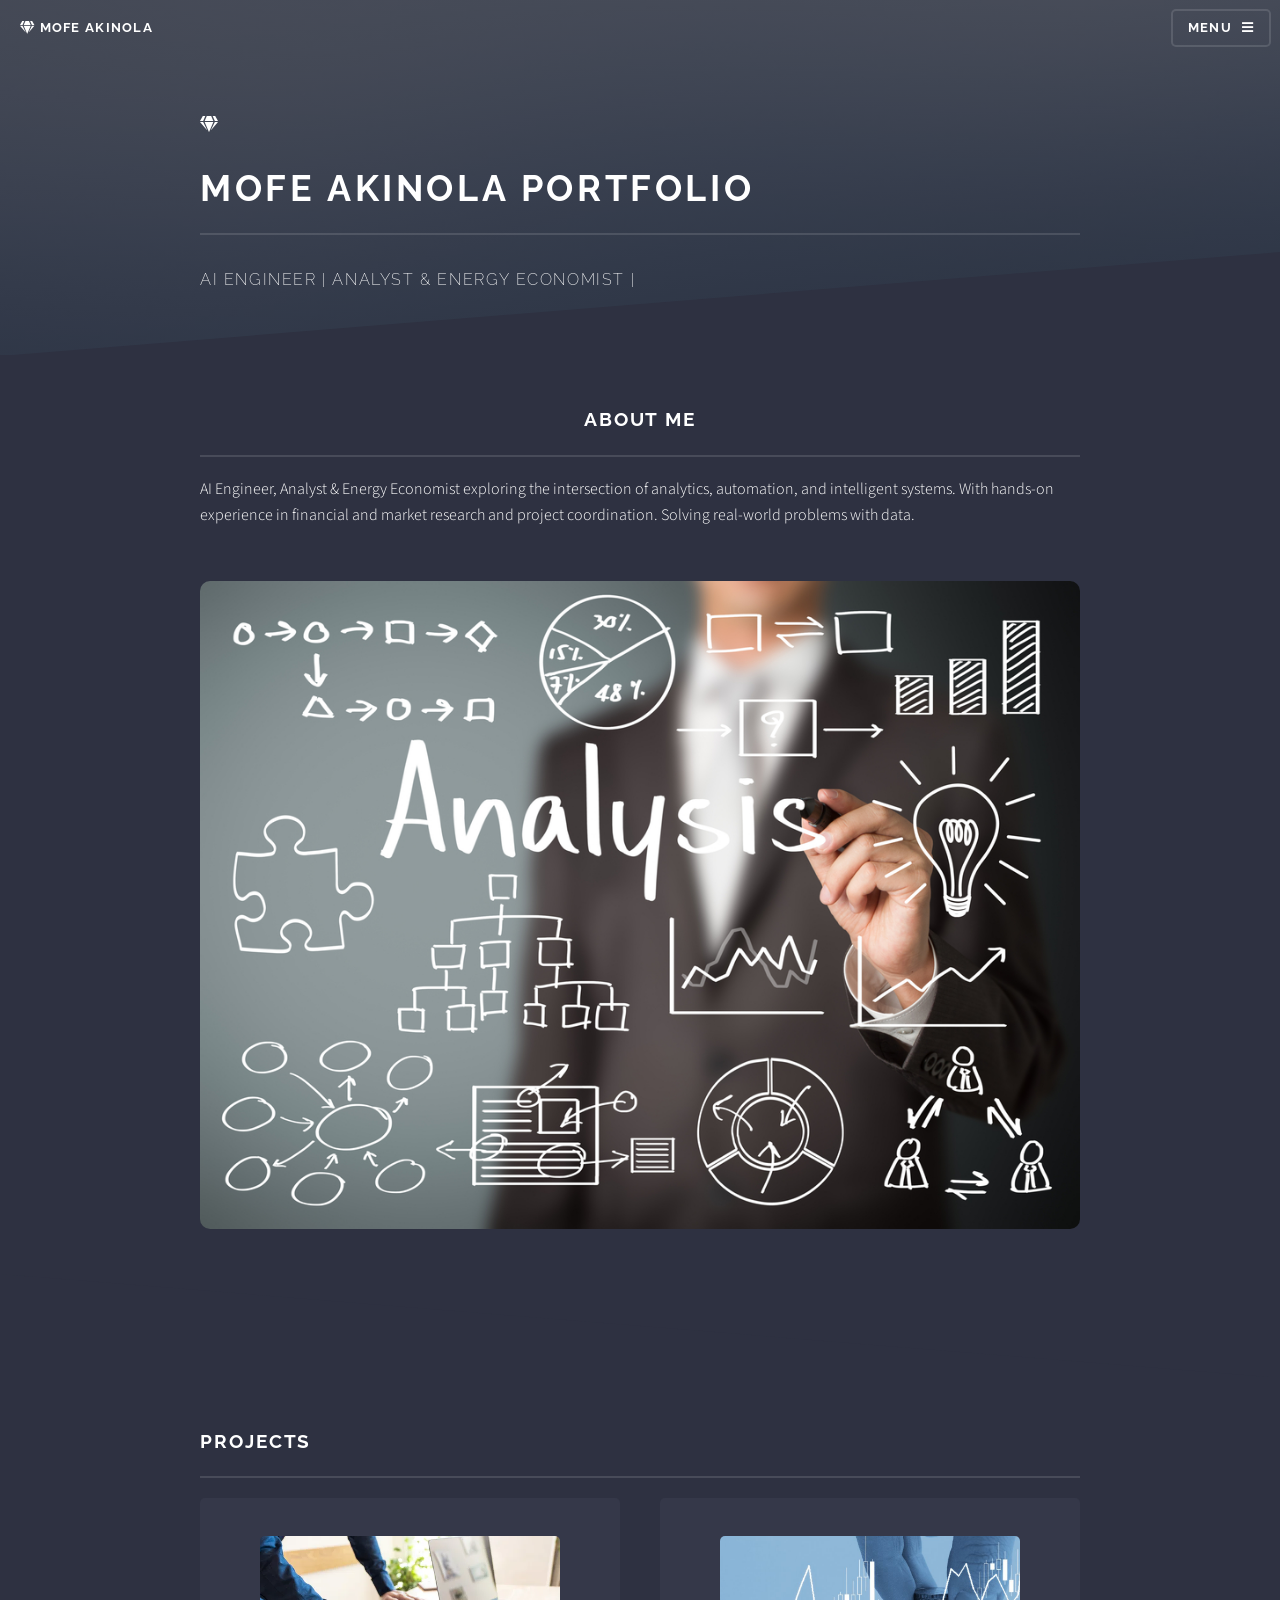
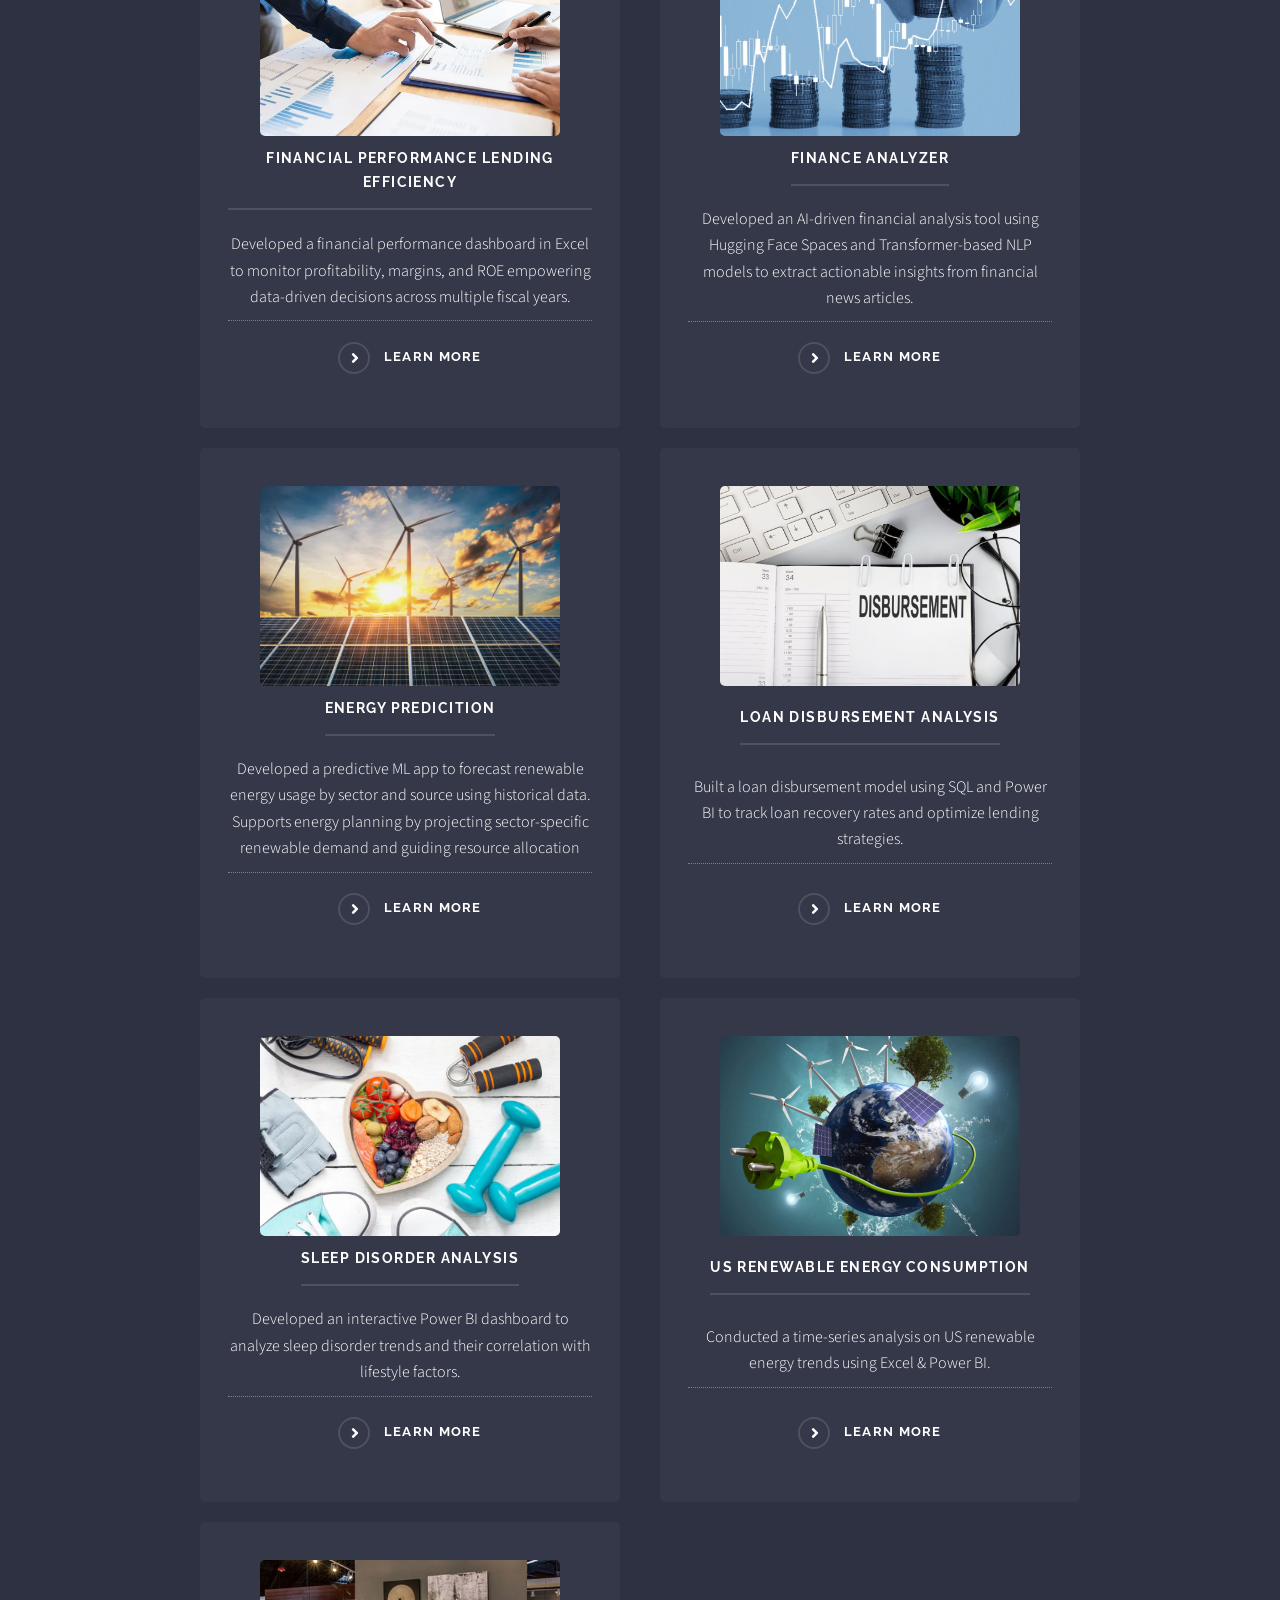
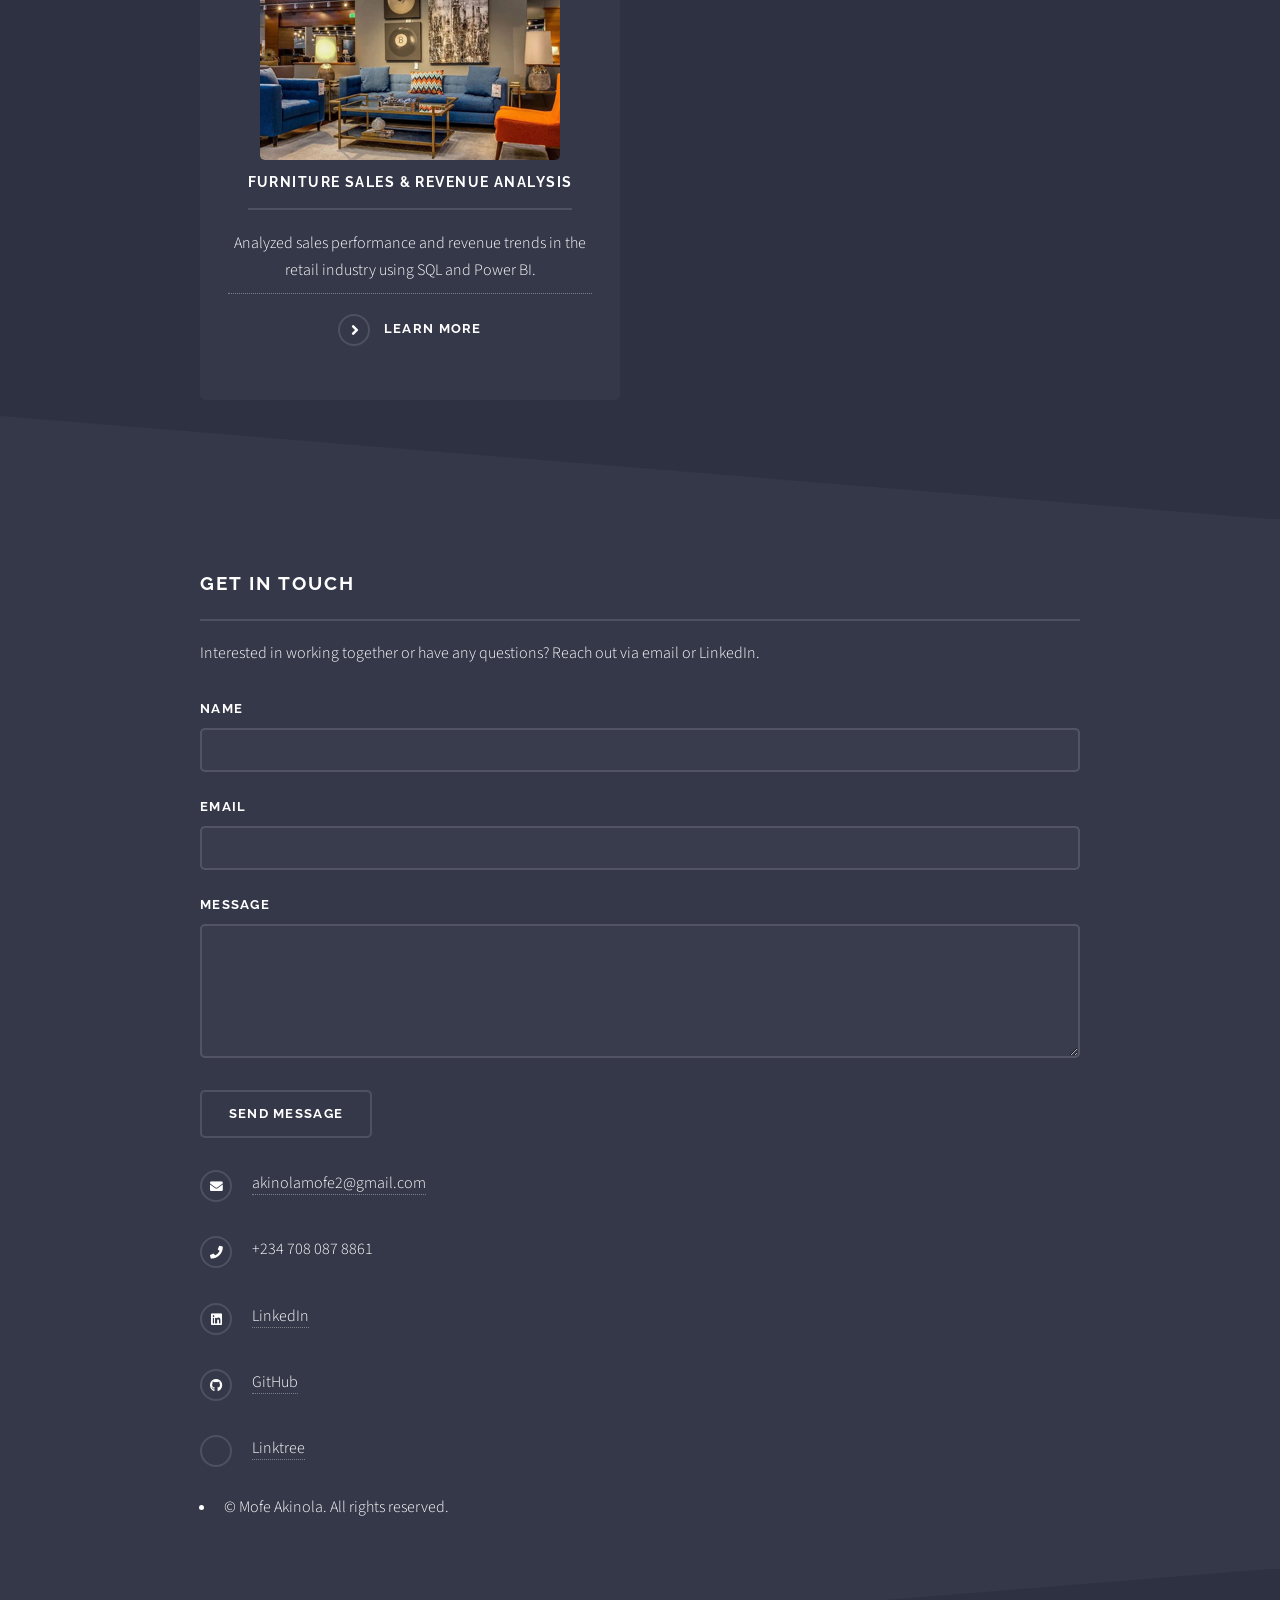
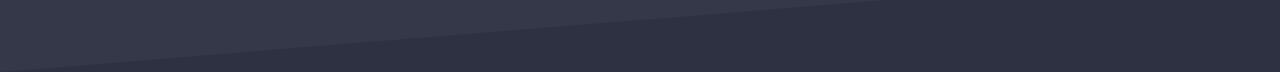
==== commit 03f5cee9: "Update index.html" ====
--- a/index.html
+++ b/index.html
@@ -78,7 +78,7 @@
             </article>
 	     <article>
                 <a href="https://energy-prediction-app-va.streamlit.app/" class="image">
-                    <img src="images/Finance-the-Growth-of-Your-Business-in-a-Challenging-Financial-World.jpg" alt="Energy Prediction" class="project-image">
+                    <img src="images/renewable%20energy.avif" alt="Energy Prediction" class="project-image">
                 </a>
                 <h3 class="major"><a href="https://energy-prediction-app-va.streamlit.app/">Energy Predicition</h3>
                 <p>Developed a predictive ML app to forecast renewable energy usage by sector and source using historical data. Supports energy planning by projecting sector-specific renewable demand and guiding resource allocation </p>
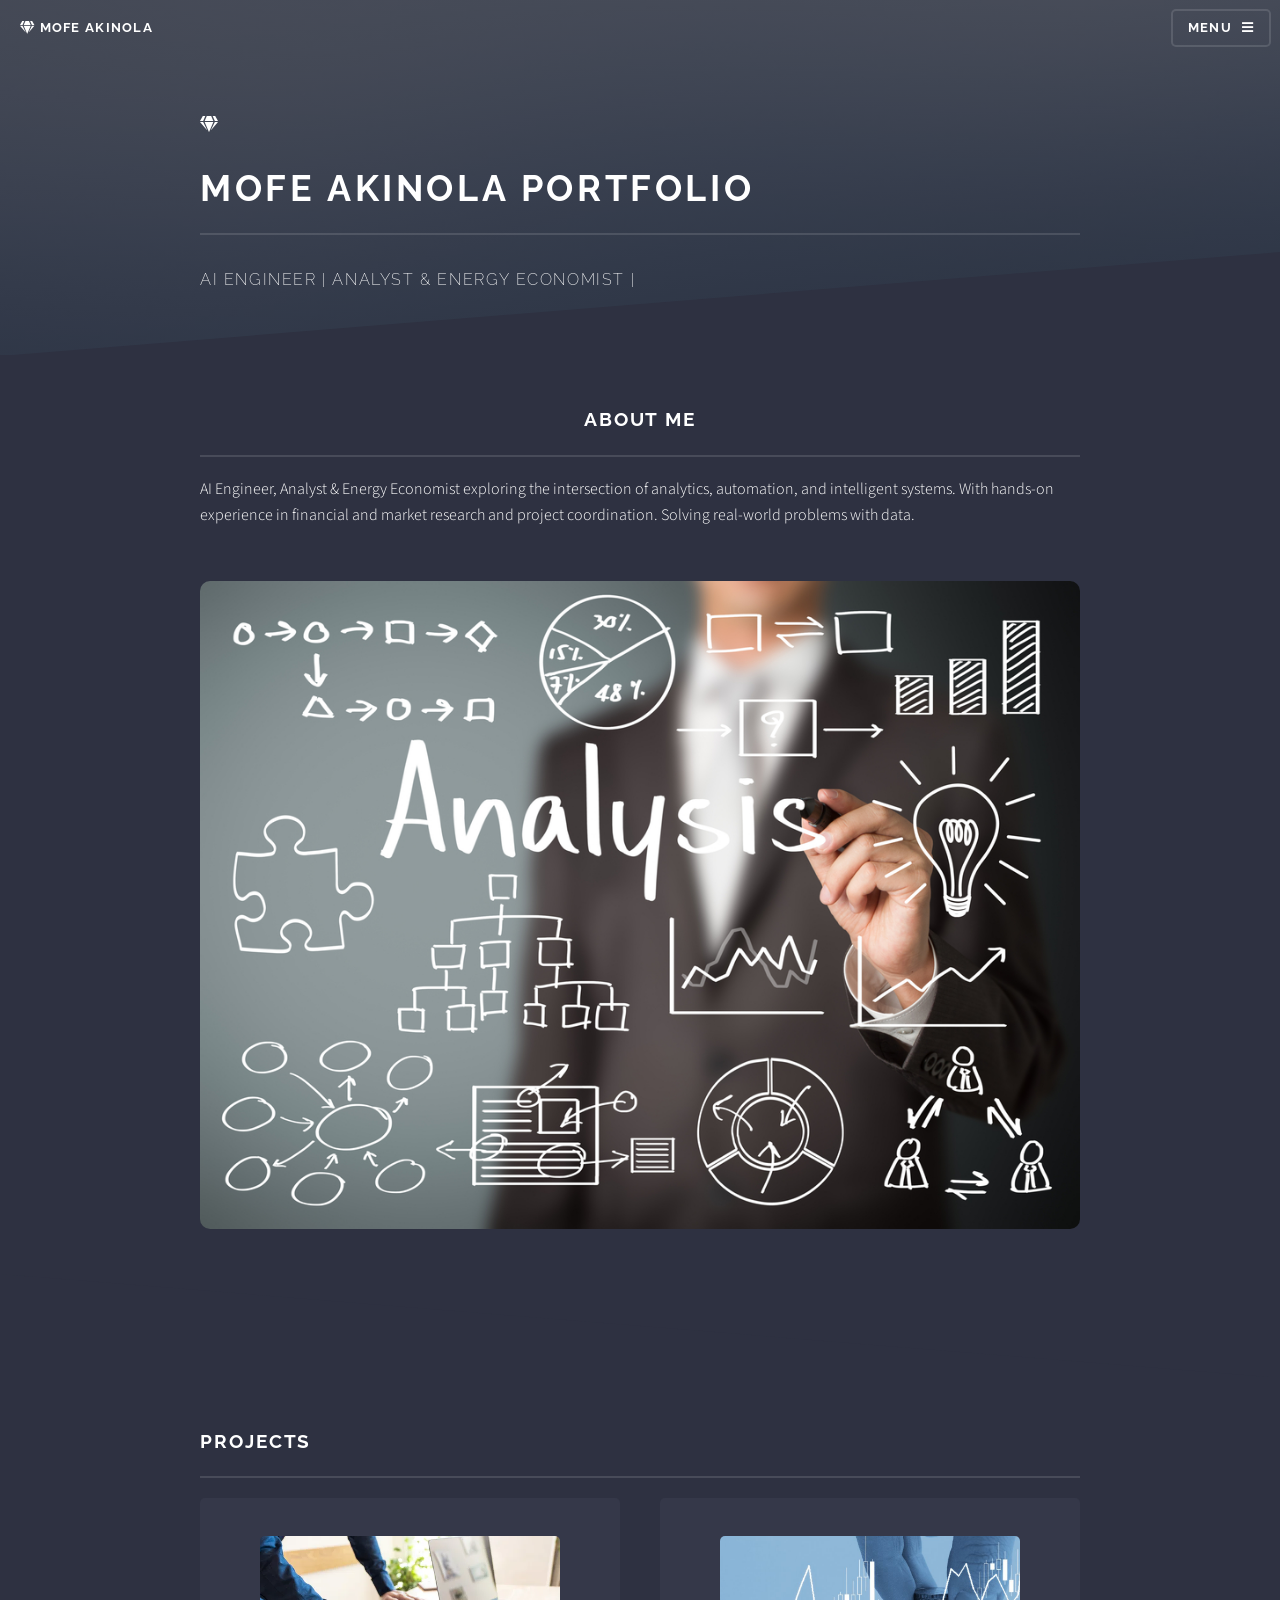
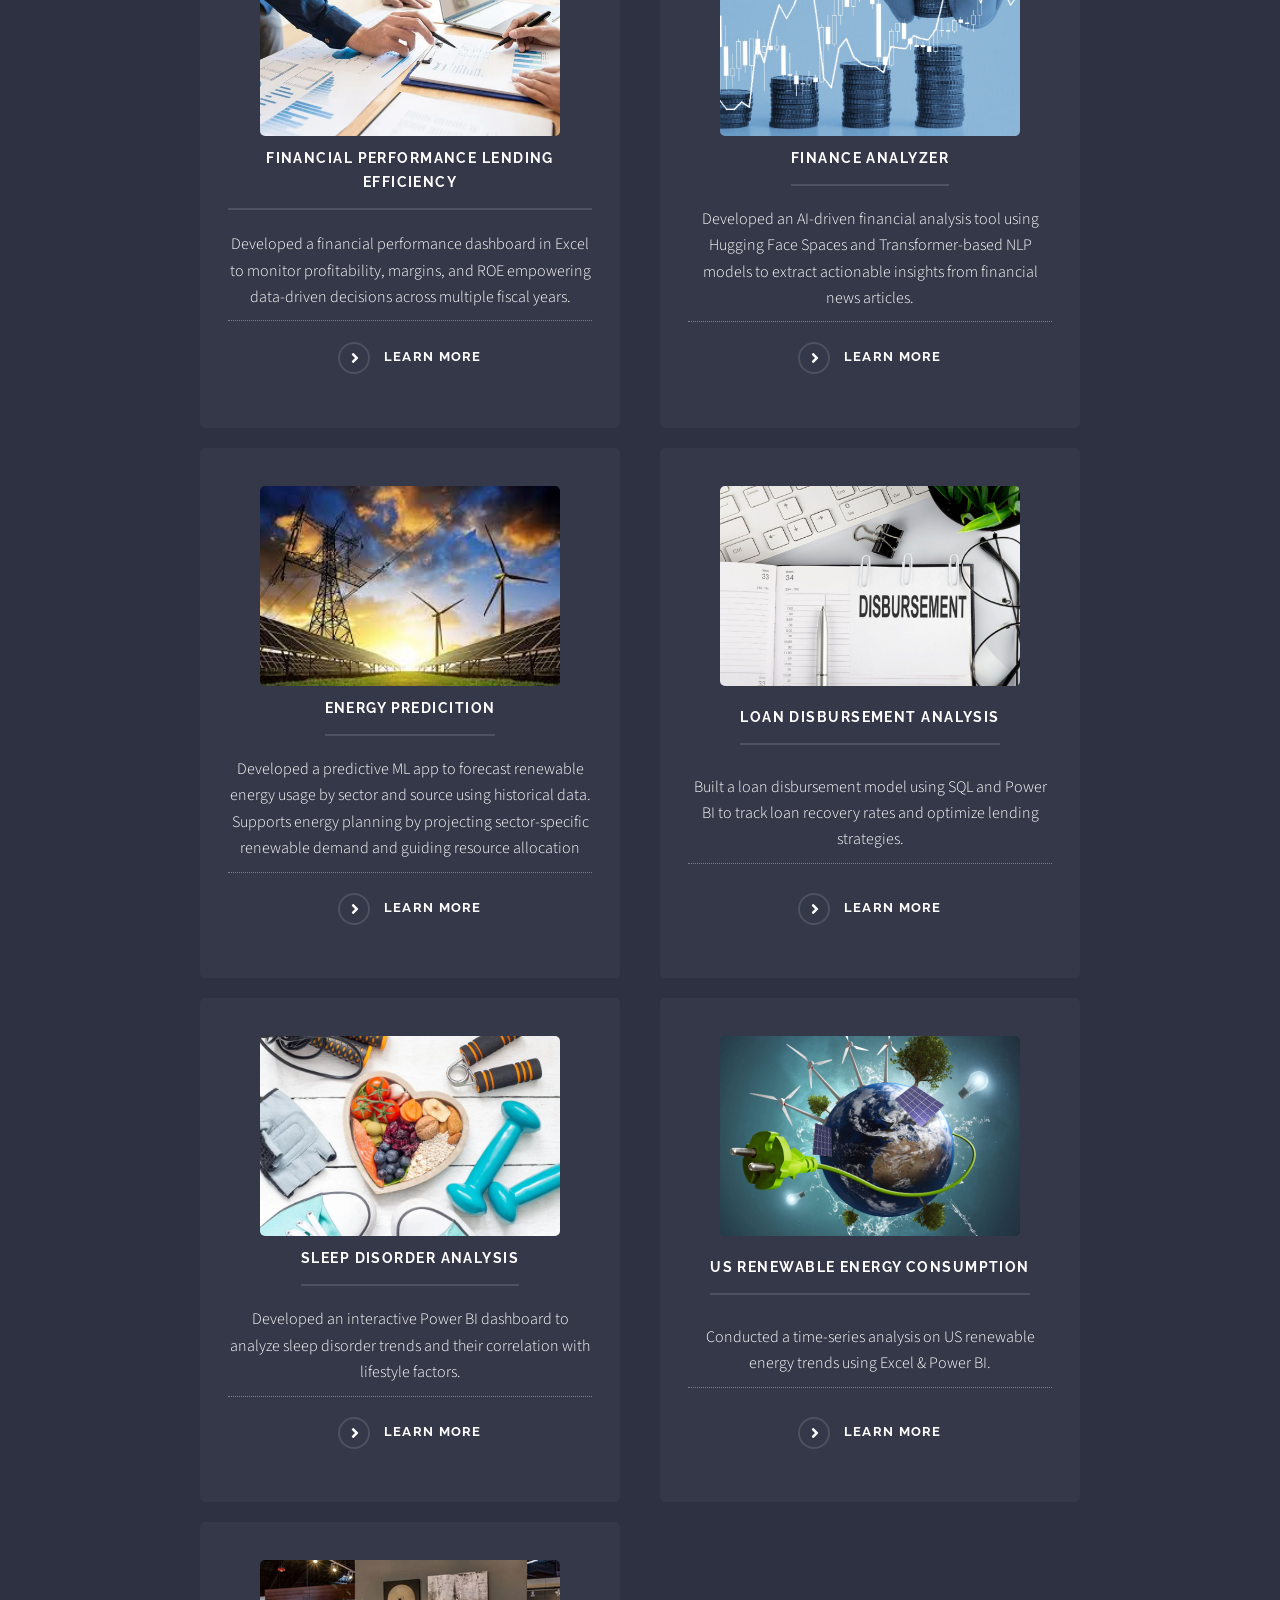
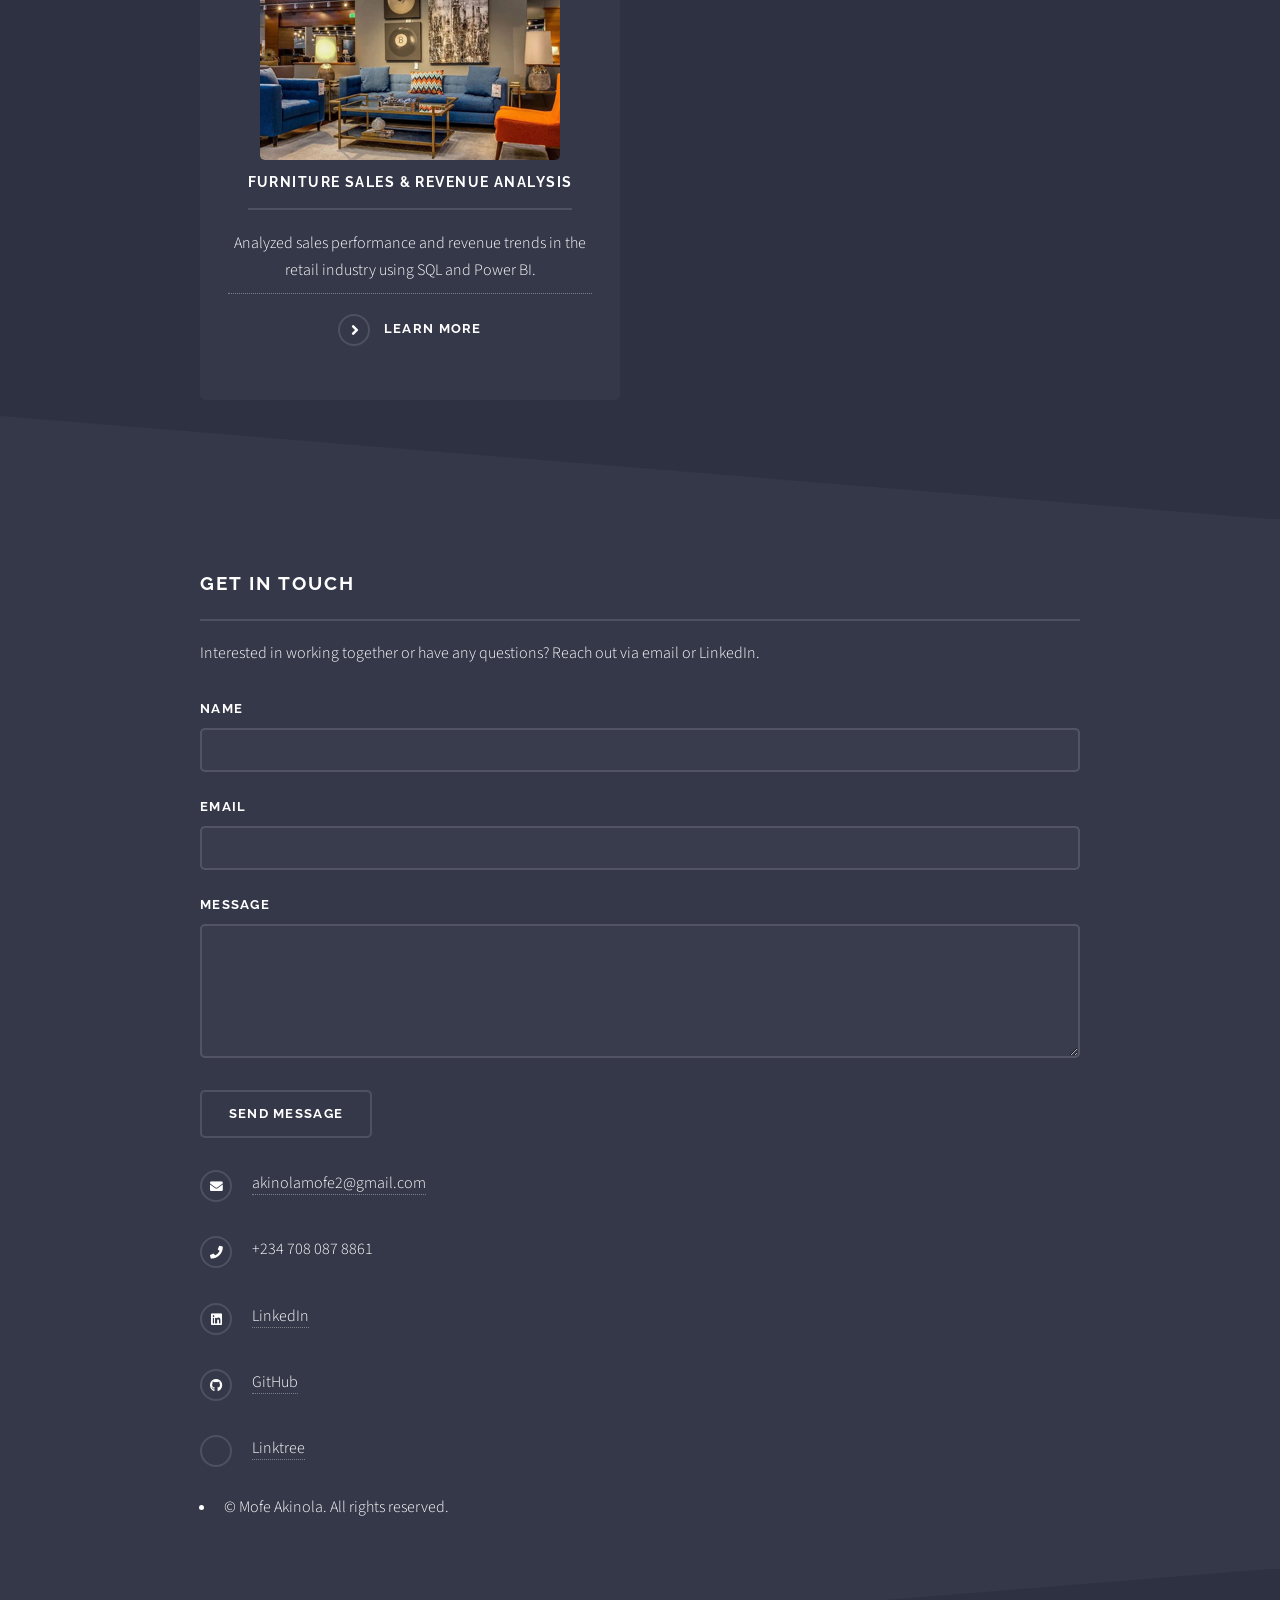
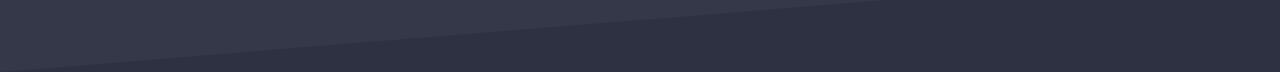
==== commit 33b52211: "Update index.html" ====
--- a/index.html
+++ b/index.html
@@ -78,7 +78,7 @@
             </article>
 	     <article>
                 <a href="https://energy-prediction-app-va.streamlit.app/" class="image">
-                    <img src="images/renewable%20energy.avif" alt="Energy Prediction" class="project-image">
+                    <img src="images/REnergy.jpg" alt="Energy Prediction" class="project-image">
                 </a>
                 <h3 class="major"><a href="https://energy-prediction-app-va.streamlit.app/">Energy Predicition</h3>
                 <p>Developed a predictive ML app to forecast renewable energy usage by sector and source using historical data. Supports energy planning by projecting sector-specific renewable demand and guiding resource allocation </p>
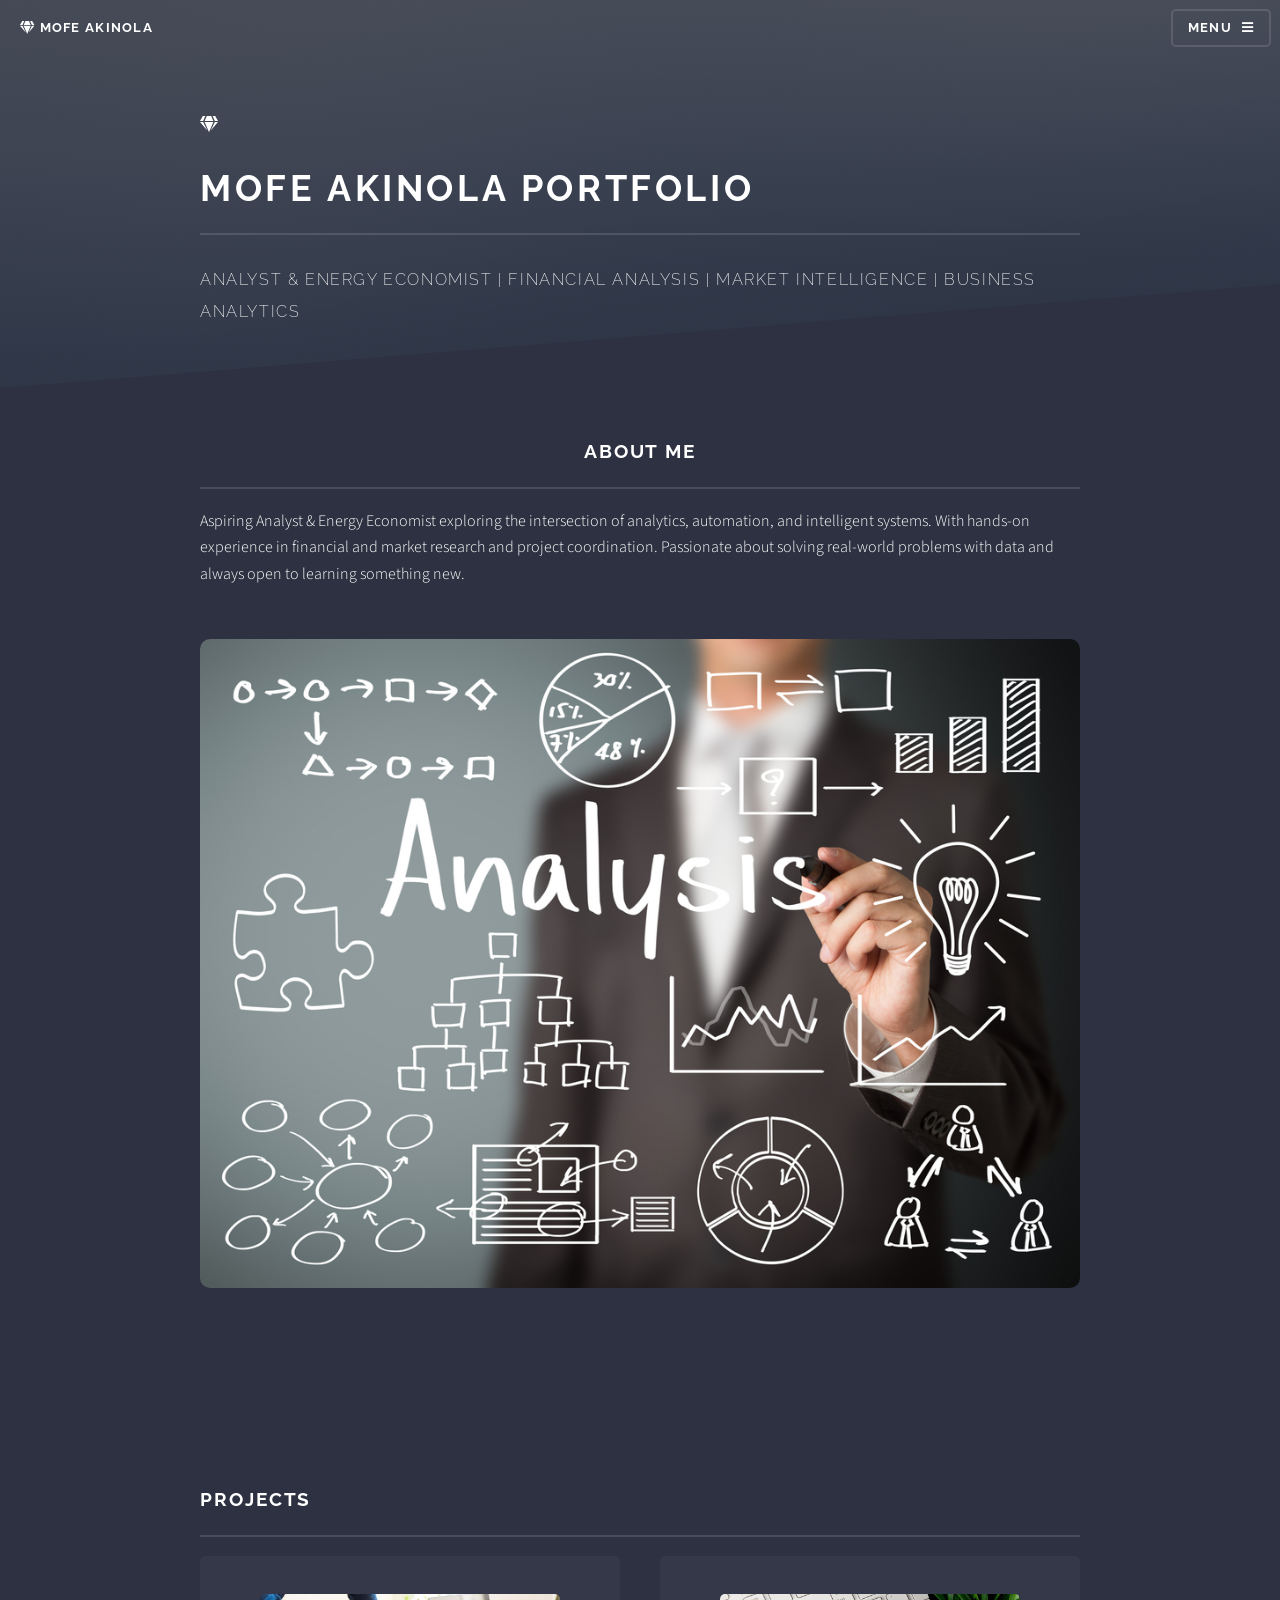
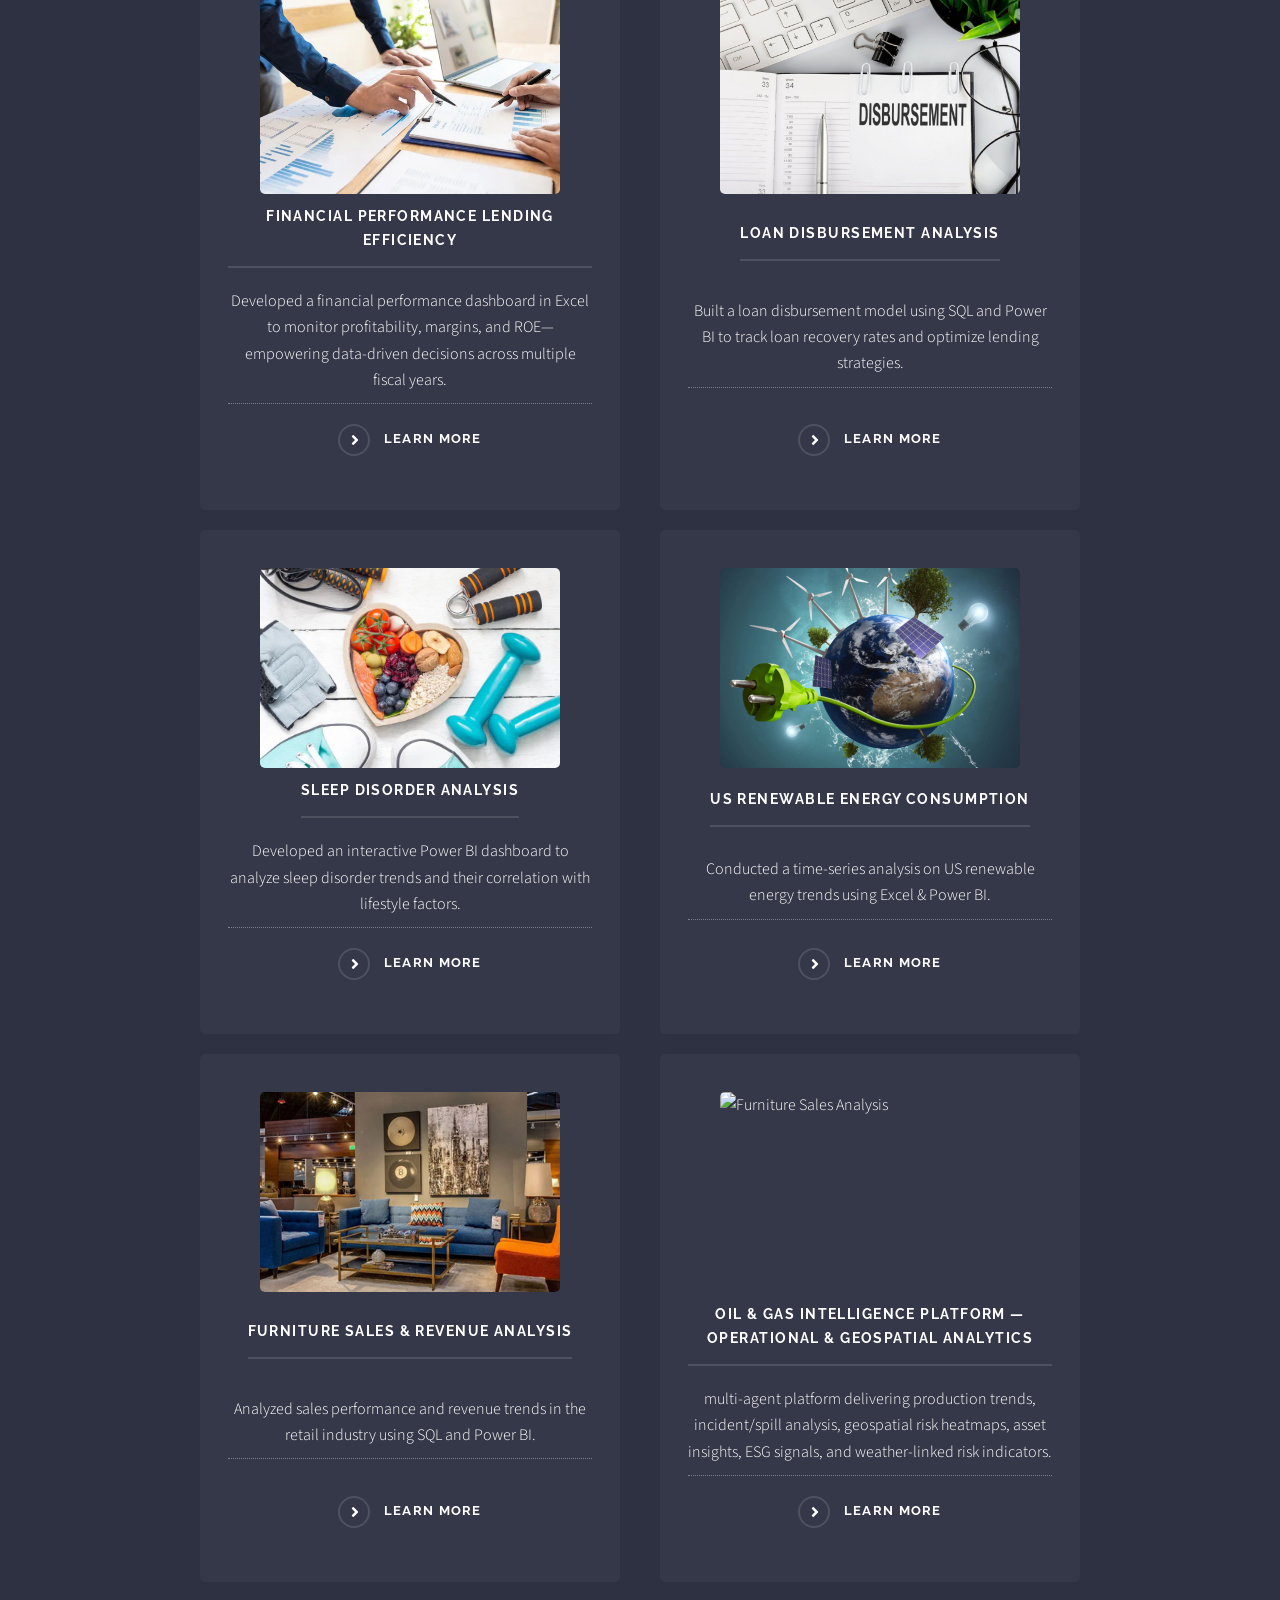
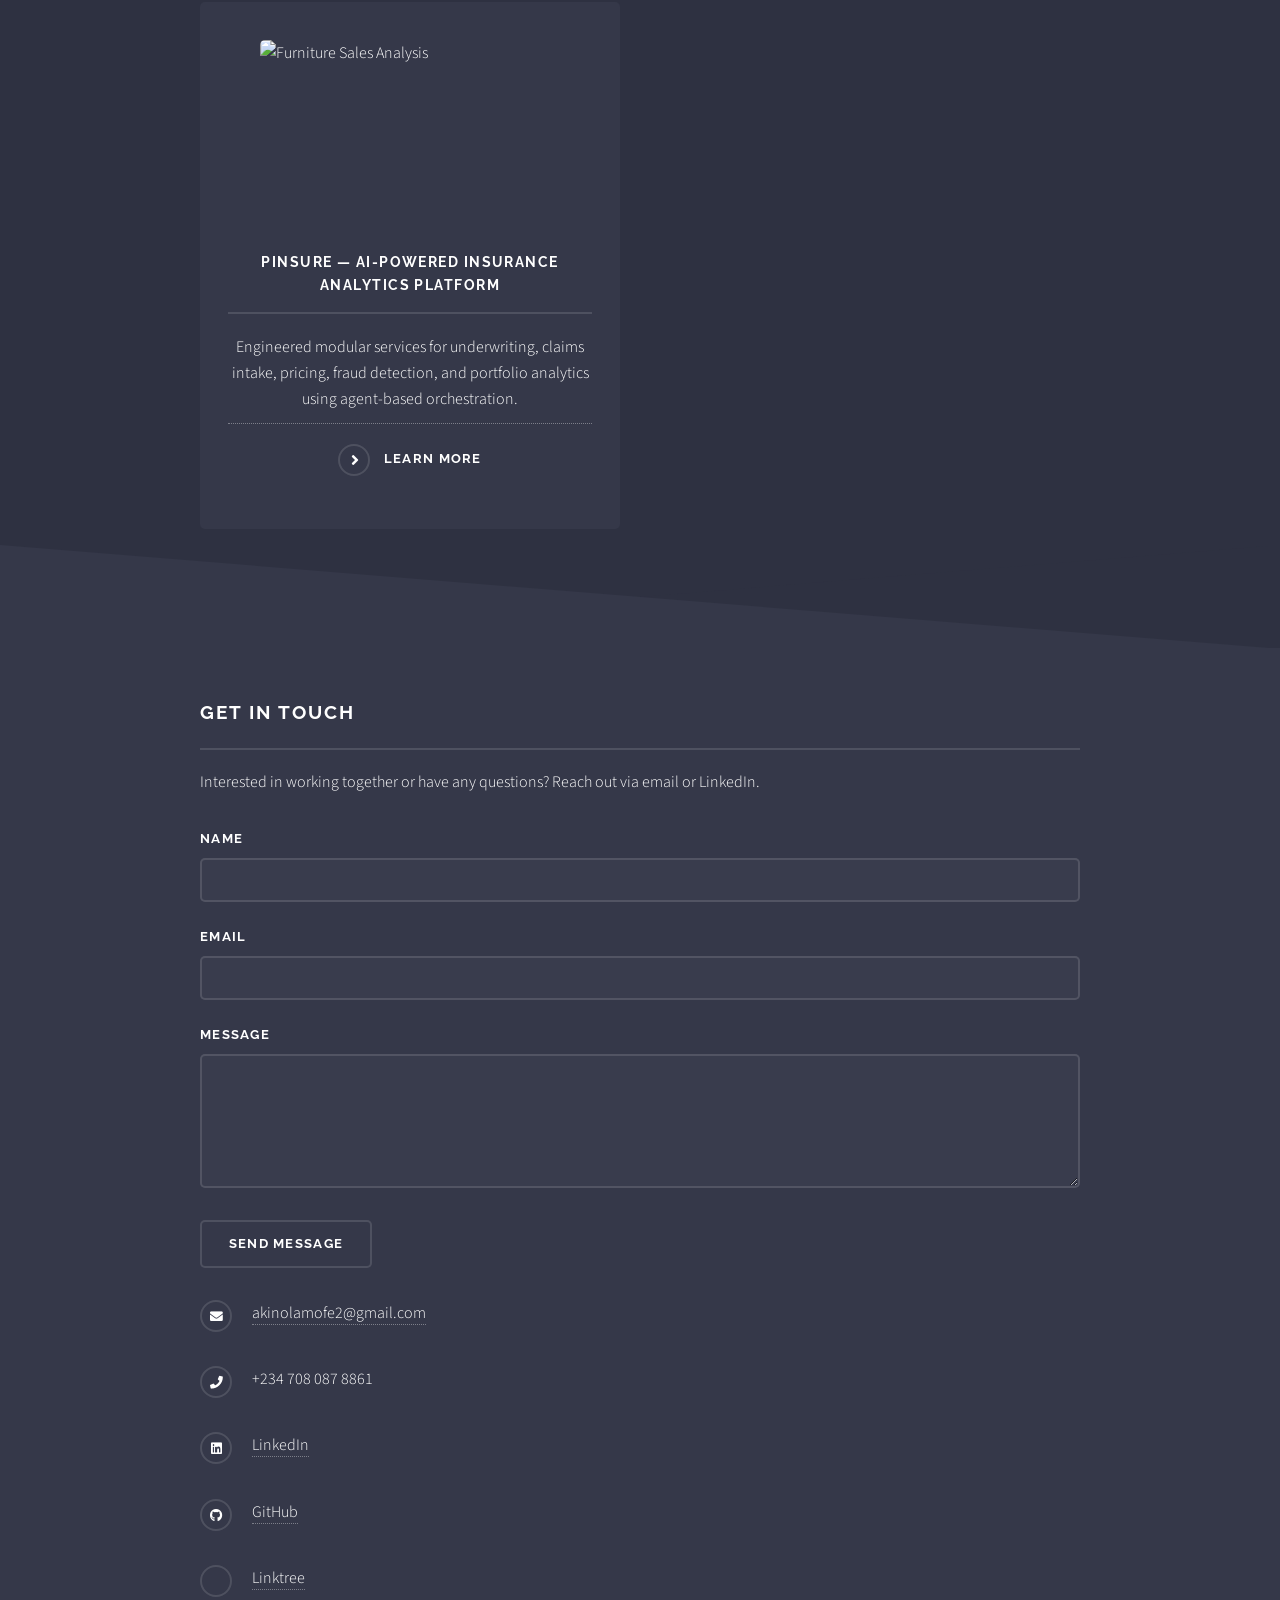
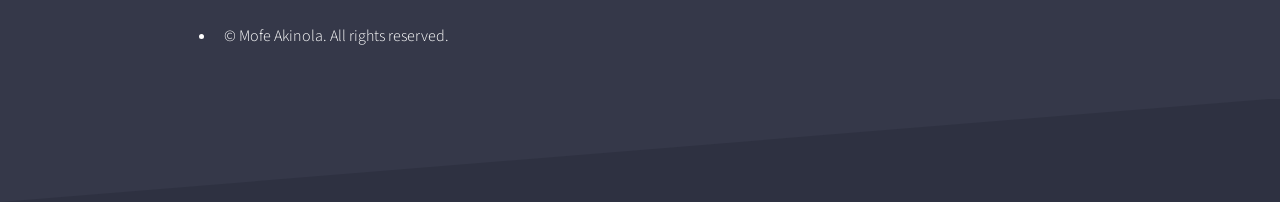
==== commit 506ffe6e: "Revise index.html for updated personal branding Updated title and content to reflect new focus on en" ====
--- a/index.html
+++ b/index.html
@@ -1,7 +1,7 @@
 <!DOCTYPE HTML>
 <html>
 	<head>
-		<title>Mofe Akinola | AI/ML Engineer & Energy Economist</title>
+		<title>Mofe Akinola |Energy Analyst & AI Engineer </title>
 		<meta charset="utf-8" />
 		<meta name="viewport" content="width=device-width, initial-scale=1, user-scalable=no" />
 		<link rel="stylesheet" href="assets/css/main.css" />
@@ -40,7 +40,7 @@
 				<div class="inner">
 					<div class="logo"><span class="fas fa-gem"></span></div>
 					<h2>Mofe Akinola Portfolio</h2>
-					<p> AI Engineer | Analyst & Energy Economist |</p>
+					<p> Analyst & Energy Economist | Financial Analysis | Market Intelligence | Business Analytics</p>
 				</div>
 			</section>
 
@@ -49,7 +49,7 @@
 				<div class="inner">
 					<div class="content">
 						<h2 class="major"style="text-align: center;">About Me</h2>
-						<p> AI Engineer, Analyst & Energy Economist exploring the intersection of analytics, automation, and intelligent systems. With hands-on experience in financial and market research and project coordination. Solving real-world problems with data.</p>
+						<p> Aspiring Analyst & Energy Economist exploring the intersection of analytics, automation, and intelligent systems. With hands-on experience in financial and market research and project coordination. Passionate about solving real-world problems with data and always open to learning something new.</p>
 					</div>
 					<a href="#" class="image"><img src="images/What-Is-Data-Analysis.jpg" alt="Mofe Akinola" style="max-width: 100%; height: auto; border-radius: 10px; margin: 20px auto;" /></a>
 				</div>
@@ -65,24 +65,8 @@
                     <img src="images/Financial Performance.webp" alt="Financial Performance Lending Efficiency" class="project-image">
                 </a>
                 <h3 class="major"><a href="https://github.com/Mofeeakin/Financial-Performance-Lending-Efficiency-Analysis-of-Atiat-Limited-">Financial Performance Lending Efficiency</h3>
-                <p>Developed a financial performance dashboard in Excel to monitor profitability, margins, and ROE empowering data-driven decisions across multiple fiscal years.</p>
+                <p>Developed a financial performance dashboard in Excel to monitor profitability, margins, and ROE—empowering data-driven decisions across multiple fiscal years.</p>
                 <a href="https://github.com/Mofeeakin/Financial-Performance-Lending-Efficiency-Analysis-of-Atiat-Limited-" class="special">Learn more</a>
-            </article>
-	     <article>
-                <a href="https://huggingface.co/spaces/MoeAkin/finance-analyzer" class="image">
-                    <img src="images/Finance-the-Growth-of-Your-Business-in-a-Challenging-Financial-World.jpg" alt="Finance Analyzer" class="project-image">
-                </a>
-                <h3 class="major"><a href="https://huggingface.co/spaces/MoeAkin/finance-analyzer">Finance Analyzer</h3>
-                <p>Developed an AI-driven financial analysis tool using Hugging Face Spaces and Transformer-based NLP models to extract actionable insights from financial news articles.</p>
-                <a href="https://huggingface.co/spaces/MoeAkin/finance-analyzer" class="special">Learn more</a>
-            </article>
-	     <article>
-                <a href="https://energy-prediction-app-va.streamlit.app/" class="image">
-                    <img src="images/REnergy.jpg" alt="Energy Prediction" class="project-image">
-                </a>
-                <h3 class="major"><a href="https://energy-prediction-app-va.streamlit.app/">Energy Predicition</h3>
-                <p>Developed a predictive ML app to forecast renewable energy usage by sector and source using historical data. Supports energy planning by projecting sector-specific renewable demand and guiding resource allocation </p>
-                <a href="https://energy-prediction-app-va.streamlit.app/" class="special">Learn more</a>
             </article>
             <article>
                 <a href="https://github.com/Mofeeakin/Loan-Disbursement-Analysis" class="image">
@@ -115,6 +99,22 @@
                 <h3 class="major"><a href="https://github.com/Mofeeakin/Furniture-Sales-and-Revenue-Analysis">Furniture Sales & Revenue Analysis</h3>
                 <p>Analyzed sales performance and revenue trends in the retail industry using SQL and Power BI.</p>
                 <a href="https://github.com/Mofeeakin/Furniture-Sales-and-Revenue-Analysis" class="special">Learn more</a>
+            </article>
+			<article>
+                <a href="https://oil-gas-intelligence.onrender.com/" class="image">
+                    <img src="images\oil and gas.png" alt="Furniture Sales Analysis" class="project-image">
+                </a>
+                <h3 class="major"><a href="https://oil-gas-intelligence.onrender.com/">Oil & Gas Intelligence Platform — Operational & Geospatial Analytics</h3>
+                <p>multi-agent platform delivering production trends, incident/spill analysis, geospatial risk heatmaps, asset insights, ESG signals, and weather-linked risk indicators.</p>
+                <a href="https://oil-gas-intelligence.onrender.com/" class="special">Learn more</a>
+            </article>
+			<article>
+                <a href="https://pinsure-app-w2kg.onrender.com/" class="image">
+                    <img src="images/pinsure.jpg" alt="Furniture Sales Analysis" class="project-image">
+                </a>
+                <h3 class="major"><a href="https://pinsure-app-w2kg.onrender.com/">Pinsure — AI-Powered Insurance Analytics Platform</h3>
+                <p>Engineered modular services for underwriting, claims intake, pricing, fraud detection, and portfolio analytics using agent-based orchestration.</p>
+                <a href="https://pinsure-app-w2kg.onrender.com/" class="special">Learn more</a>
             </article>
         </section>
     </div>
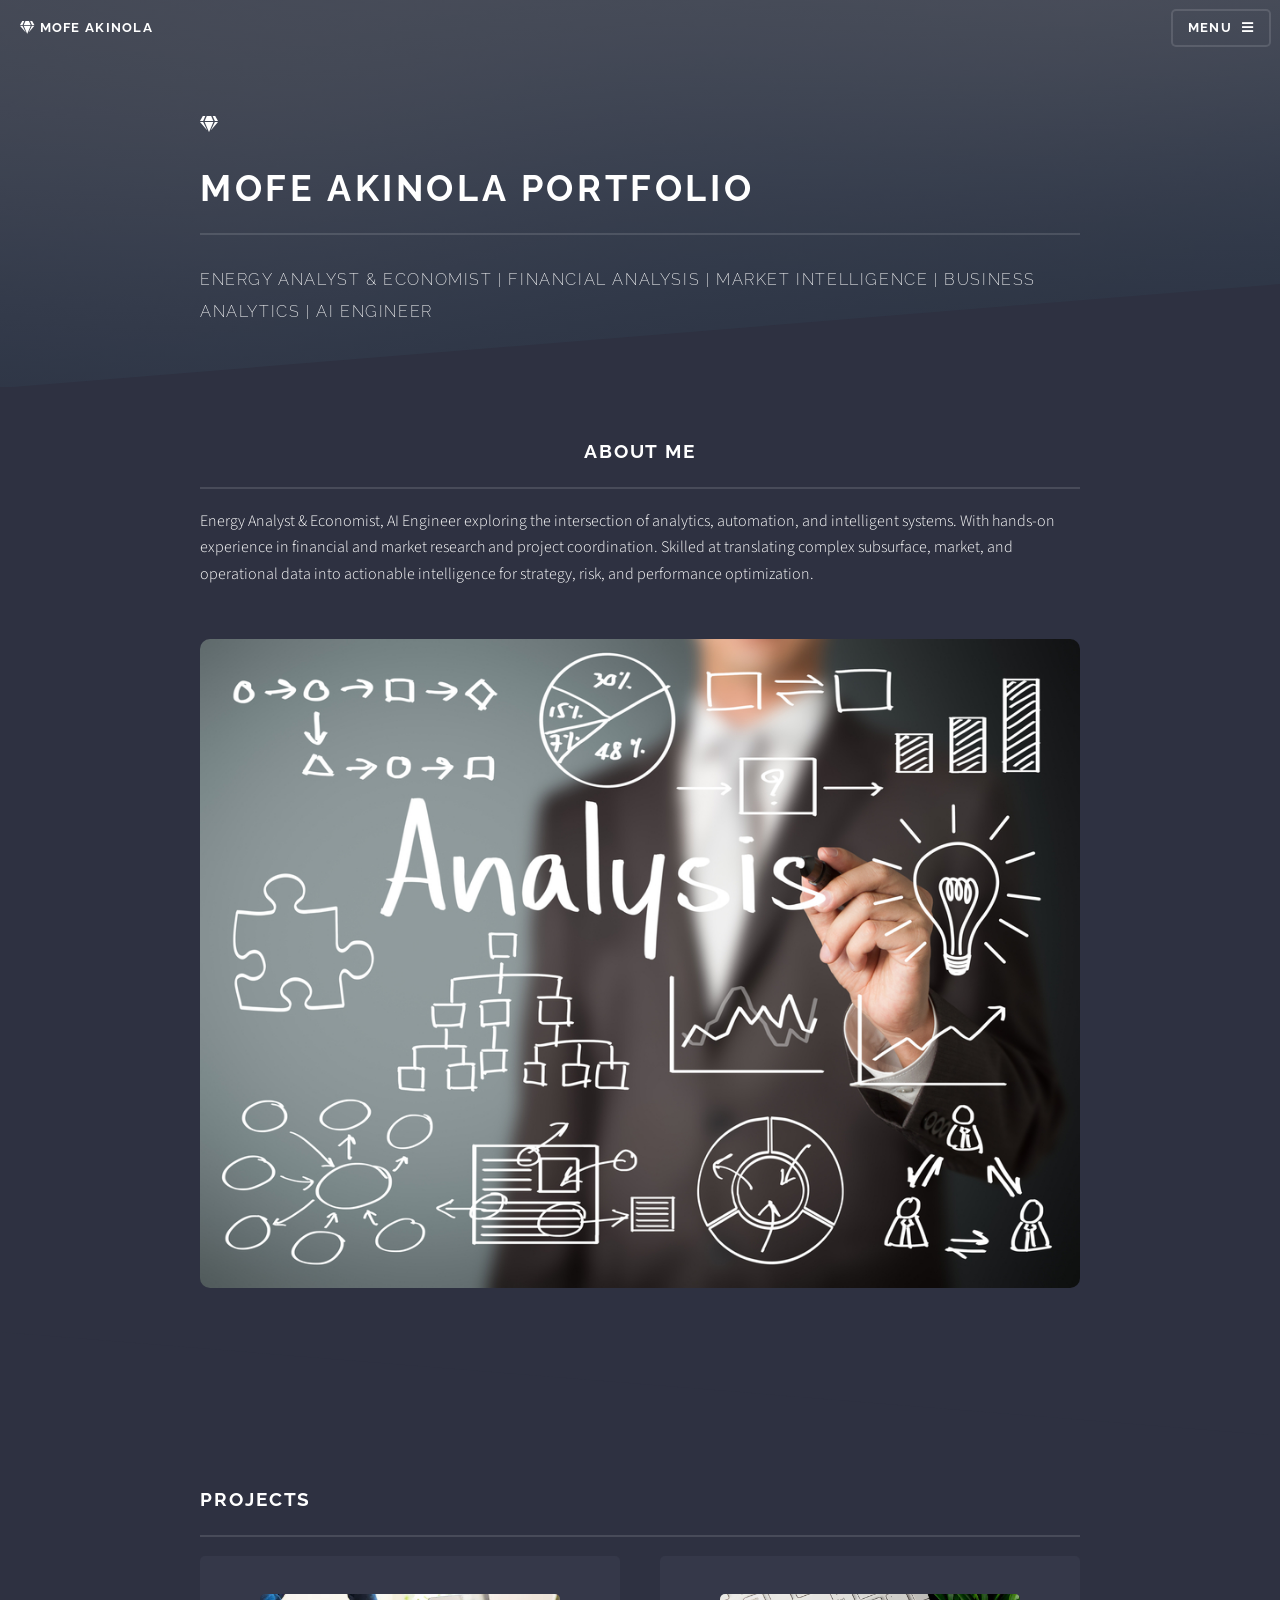
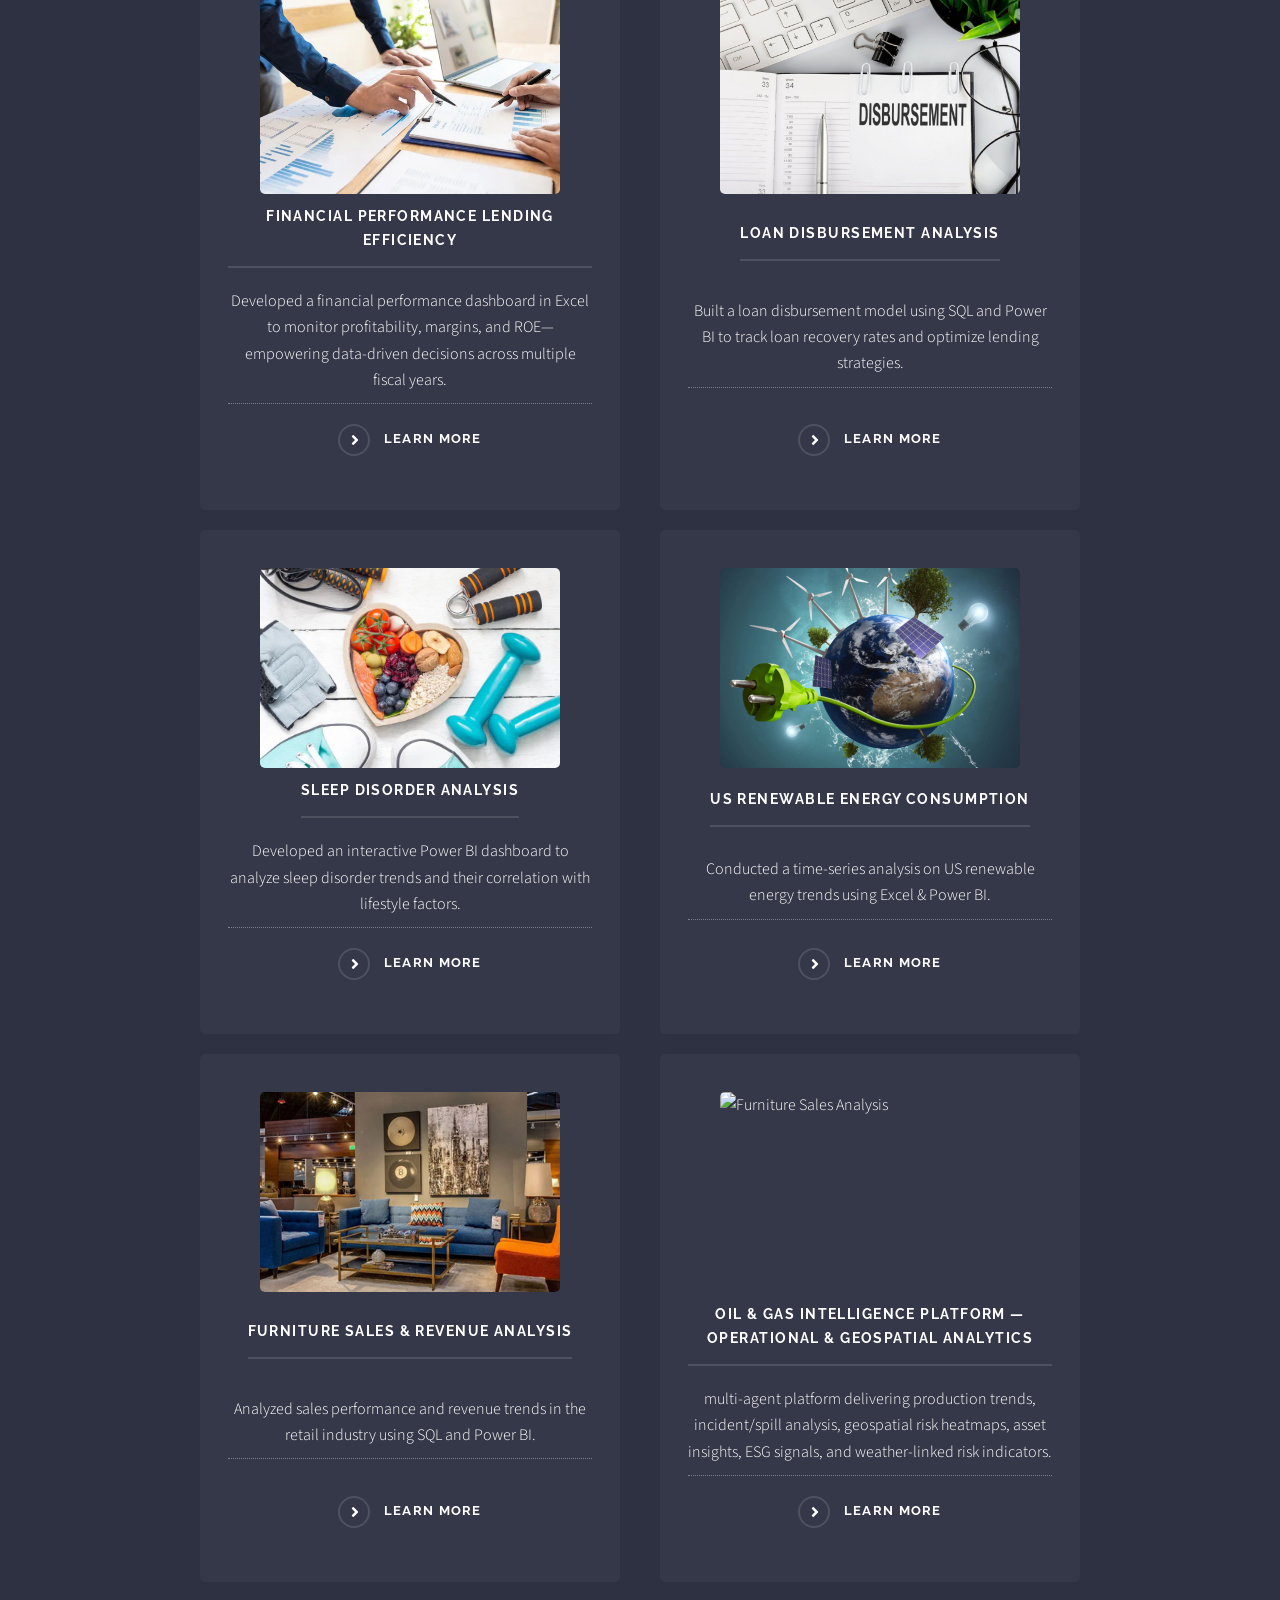
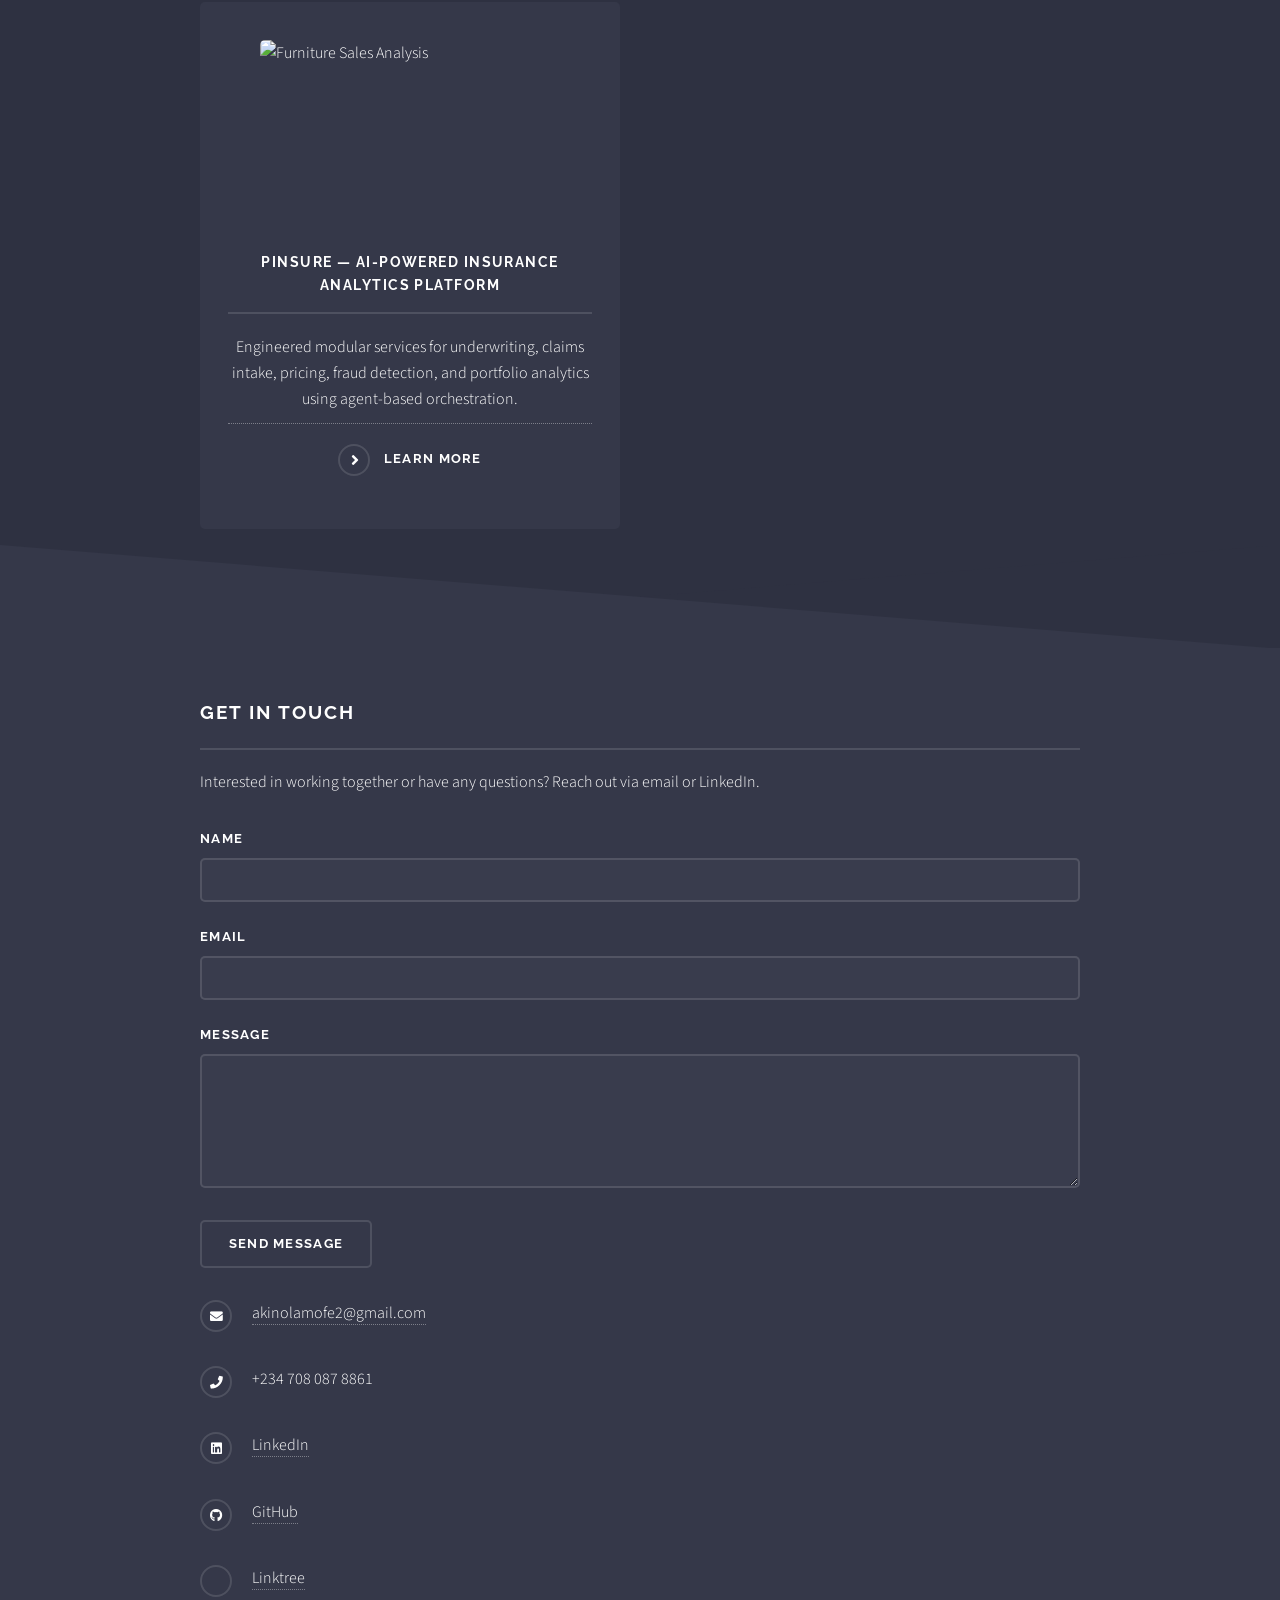
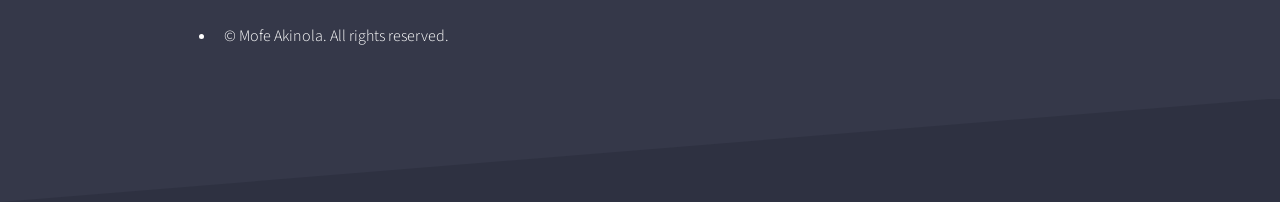
==== commit 8a289dfd: "Revise index.html for updated portfolio content Updated the portfolio to reflect new skills and proj" ====
--- a/index.html
+++ b/index.html
@@ -40,7 +40,7 @@
 				<div class="inner">
 					<div class="logo"><span class="fas fa-gem"></span></div>
 					<h2>Mofe Akinola Portfolio</h2>
-					<p> Analyst & Energy Economist | Financial Analysis | Market Intelligence | Business Analytics</p>
+					<p> Energy Analyst & Economist | Financial Analysis | Market Intelligence | Business Analytics  | AI Engineer </p>
 				</div>
 			</section>
 
@@ -49,7 +49,7 @@
 				<div class="inner">
 					<div class="content">
 						<h2 class="major"style="text-align: center;">About Me</h2>
-						<p> Aspiring Analyst & Energy Economist exploring the intersection of analytics, automation, and intelligent systems. With hands-on experience in financial and market research and project coordination. Passionate about solving real-world problems with data and always open to learning something new.</p>
+						<p> Energy Analyst & Economist, AI Engineer exploring the intersection of analytics, automation, and intelligent systems. With hands-on experience in financial and market research and project coordination. Skilled at translating complex subsurface, market, and operational data into actionable intelligence for strategy, risk, and performance optimization.</p>
 					</div>
 					<a href="#" class="image"><img src="images/What-Is-Data-Analysis.jpg" alt="Mofe Akinola" style="max-width: 100%; height: auto; border-radius: 10px; margin: 20px auto;" /></a>
 				</div>
@@ -171,3 +171,4 @@
 
 	</body>
 </html>
+
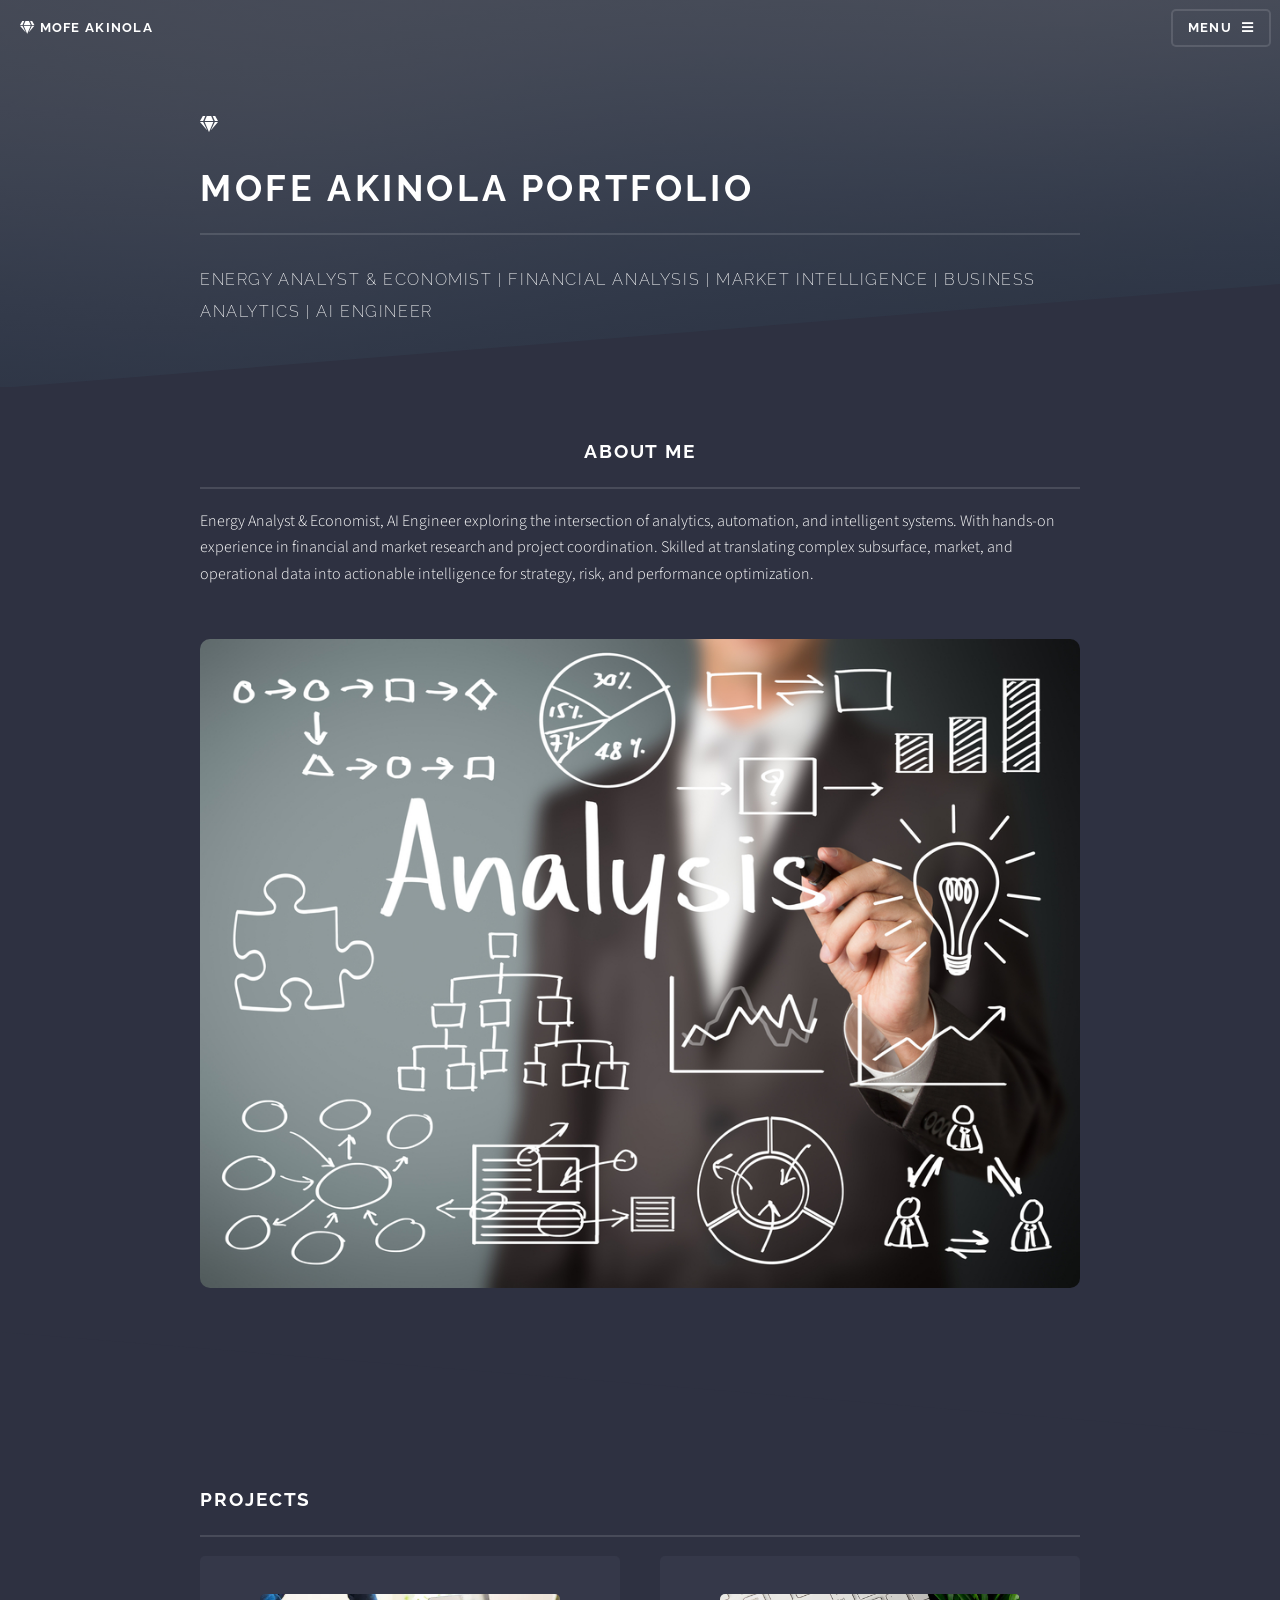
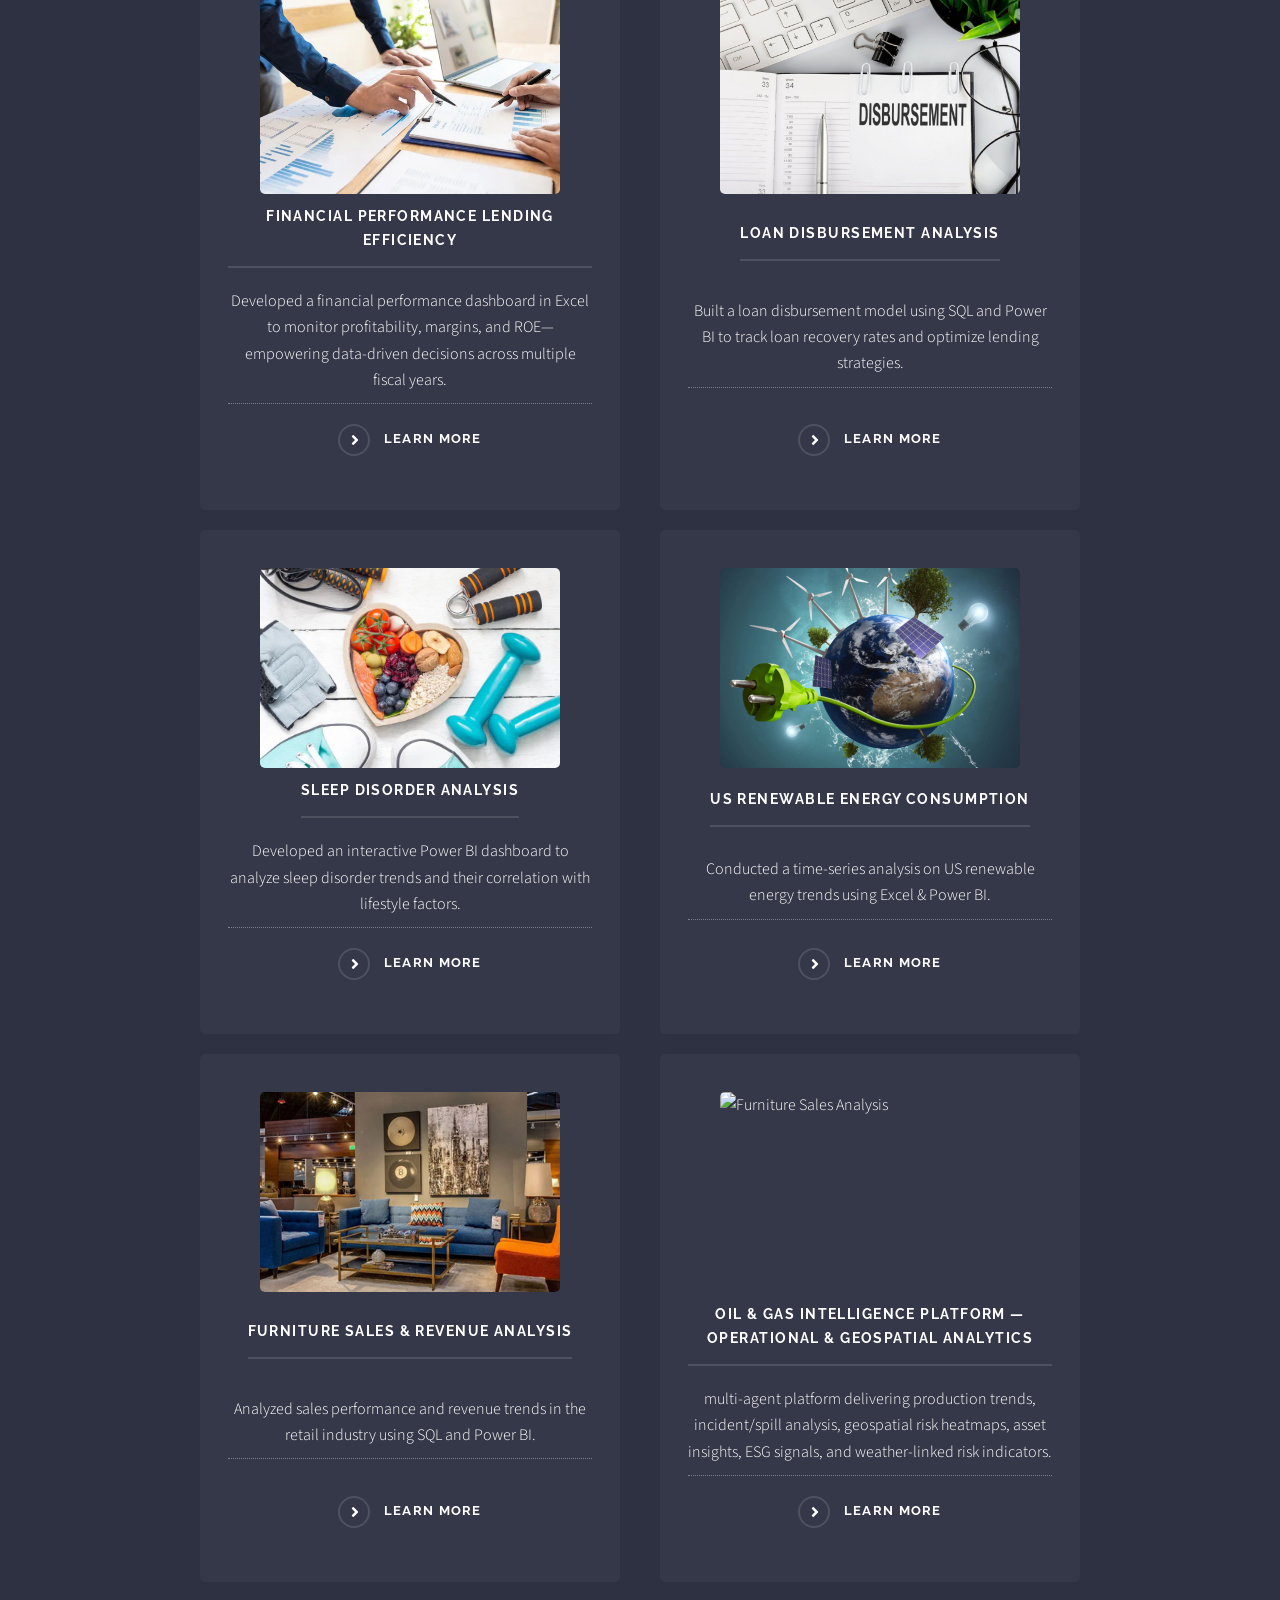
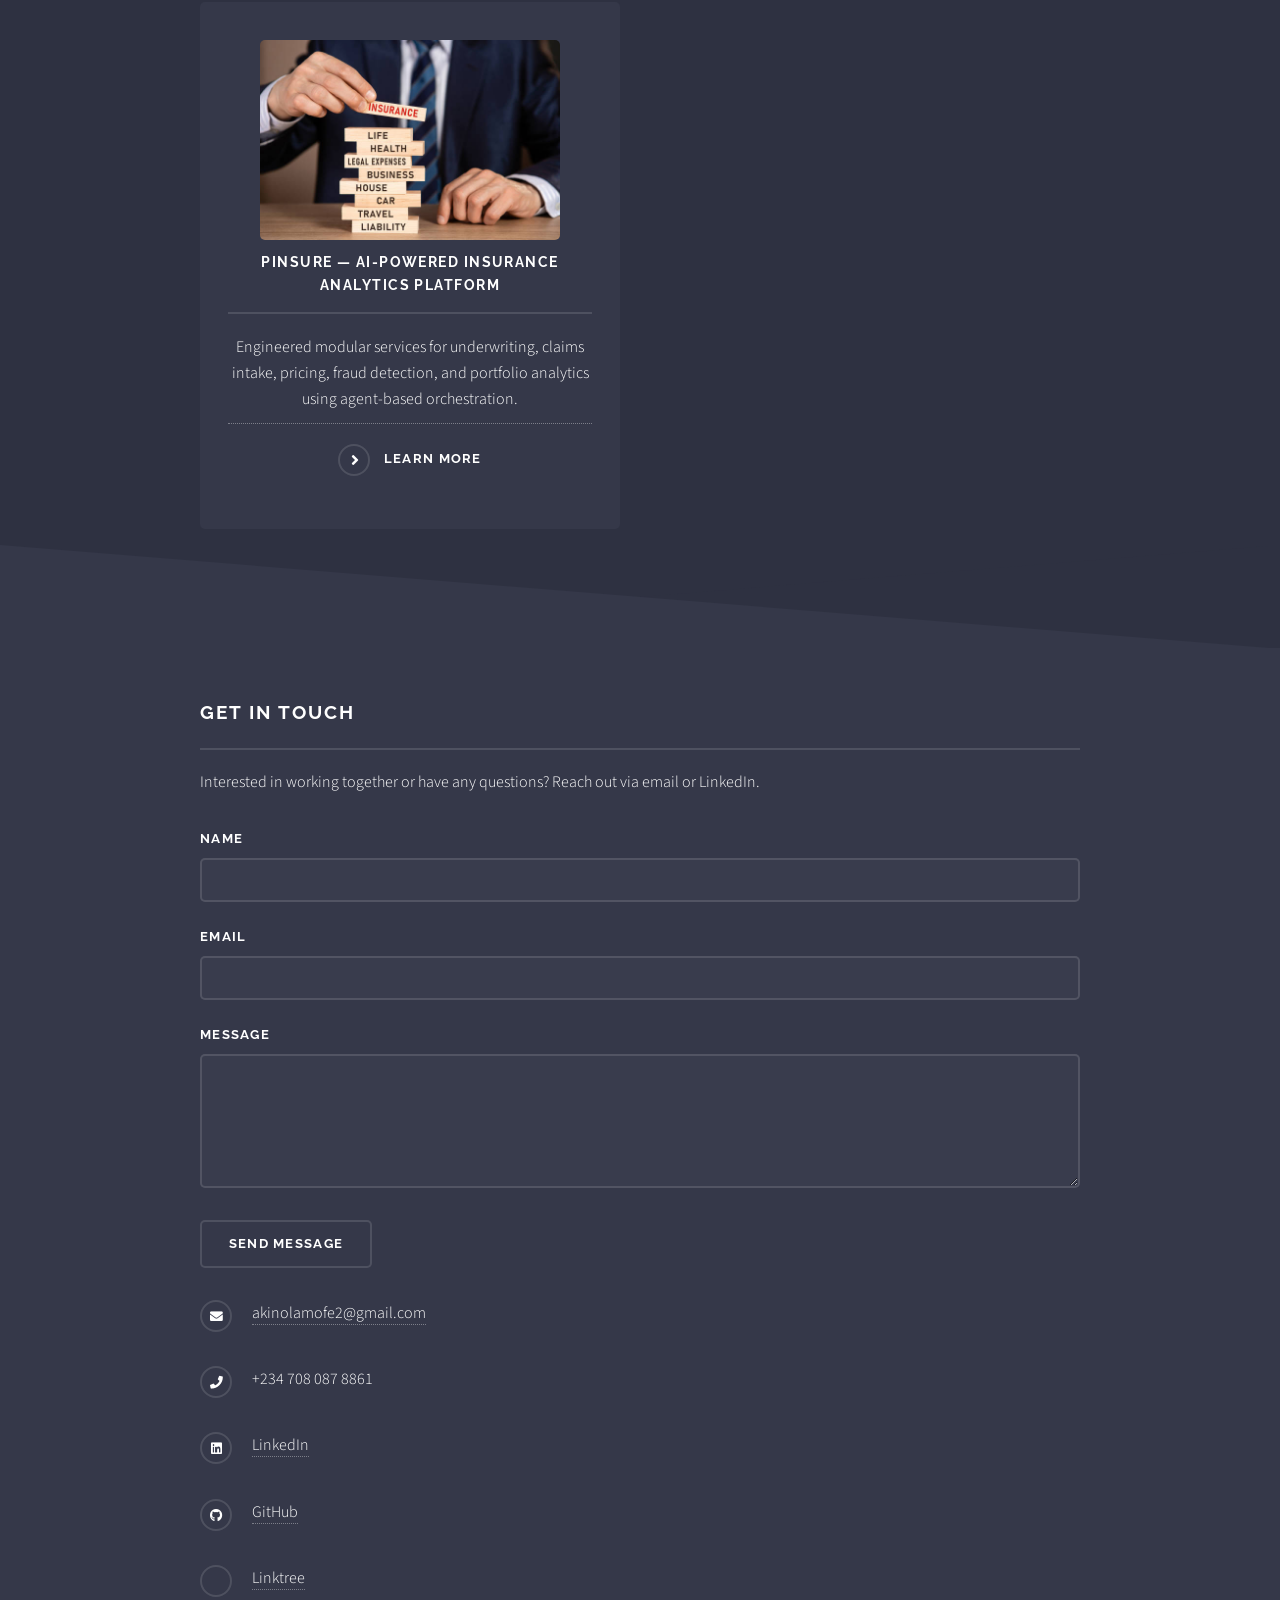
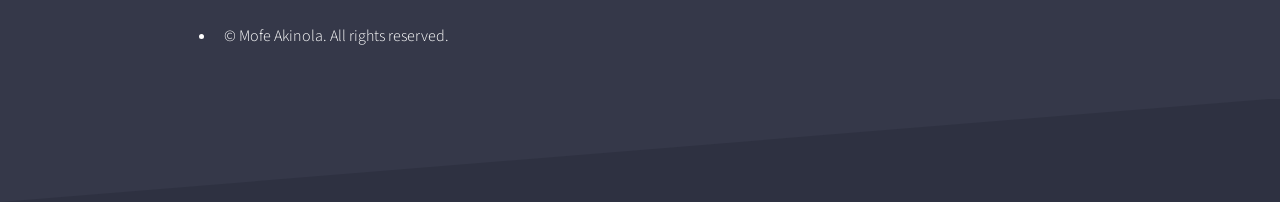
==== commit 5a6ff77e: "Fix HTML formatting and structure" ====
--- a/index.html
+++ b/index.html
@@ -102,7 +102,7 @@
             </article>
 			<article>
                 <a href="https://oil-gas-intelligence.onrender.com/" class="image">
-                    <img src="images\oil and gas.png" alt="Furniture Sales Analysis" class="project-image">
+                    <img src="https://github.com/Mofeeakin/MofeAkinola.github.io/blob/14e5ac14f9aa364679ddc64d906cfcf63927503e/images/oil%20and%20gas.png" alt="Furniture Sales Analysis" class="project-image">
                 </a>
                 <h3 class="major"><a href="https://oil-gas-intelligence.onrender.com/">Oil & Gas Intelligence Platform — Operational & Geospatial Analytics</h3>
                 <p>multi-agent platform delivering production trends, incident/spill analysis, geospatial risk heatmaps, asset insights, ESG signals, and weather-linked risk indicators.</p>
@@ -172,3 +172,4 @@
 	</body>
 </html>
 
+
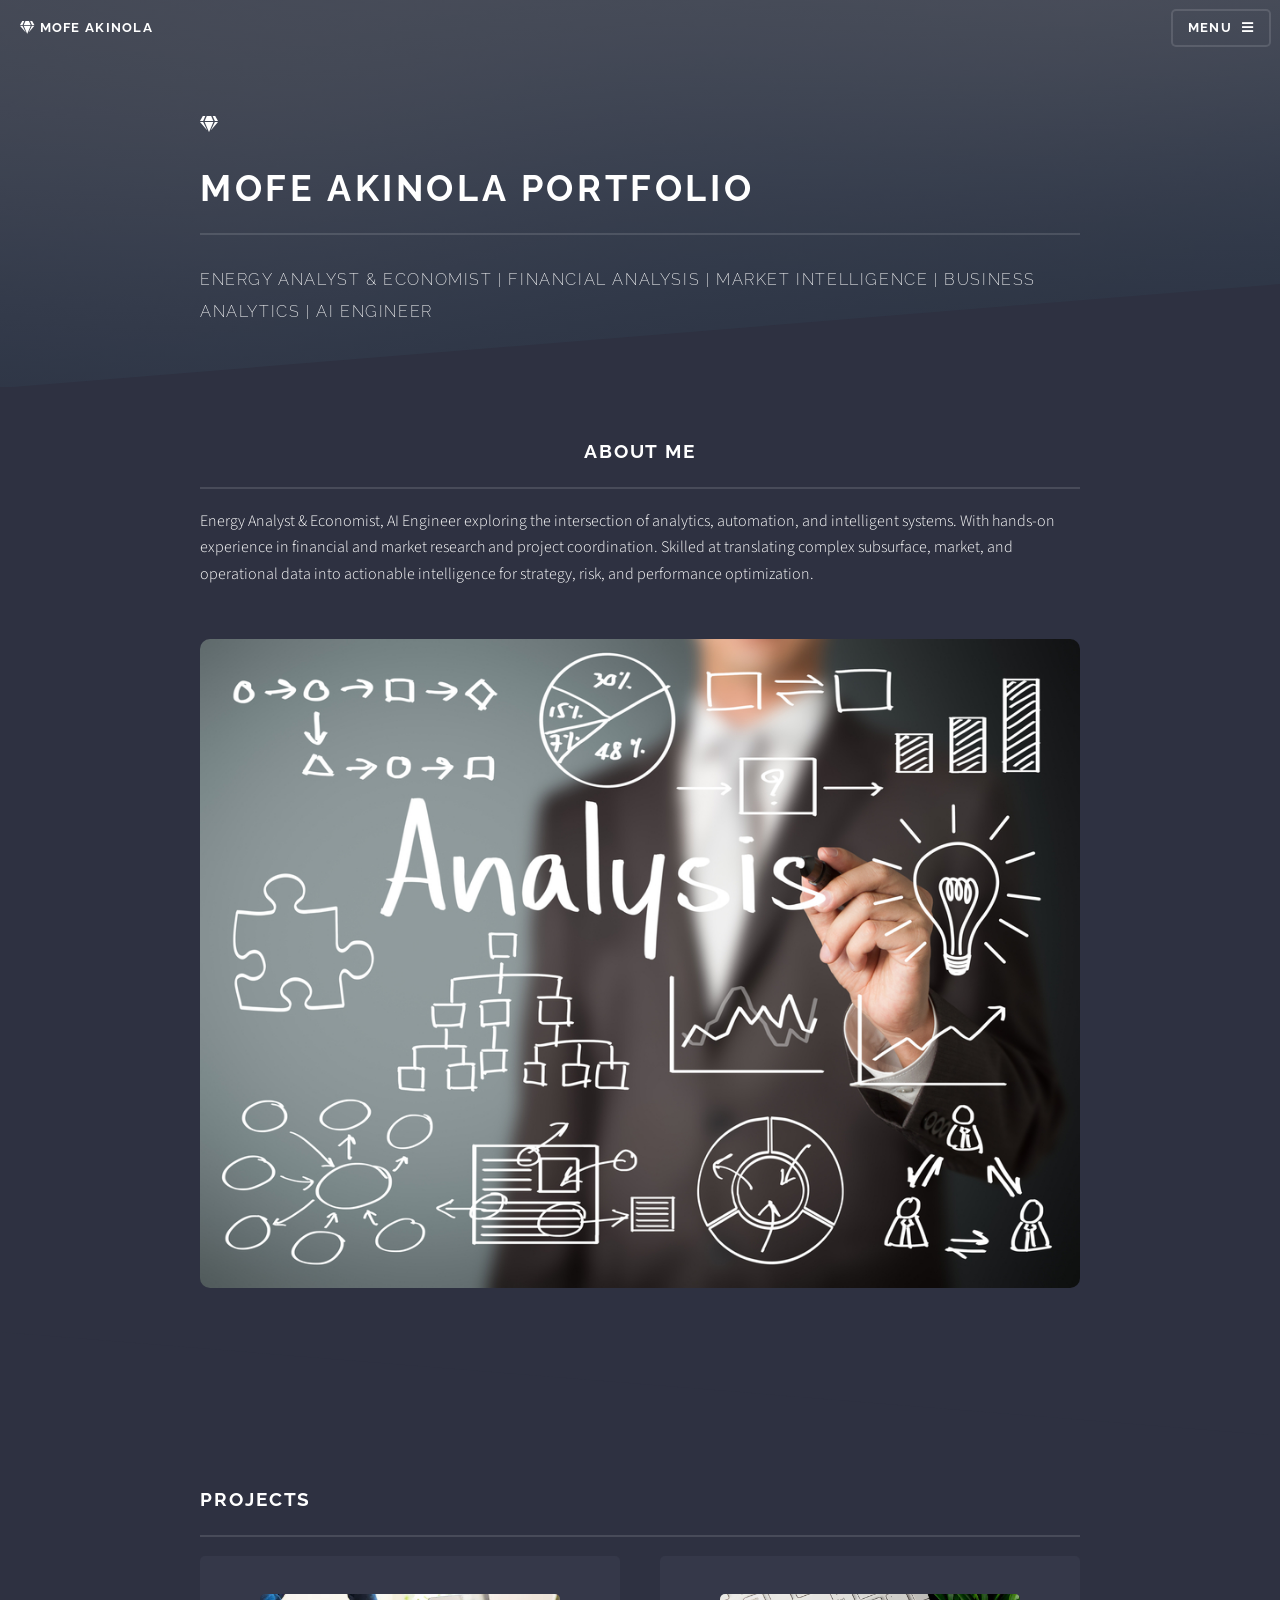
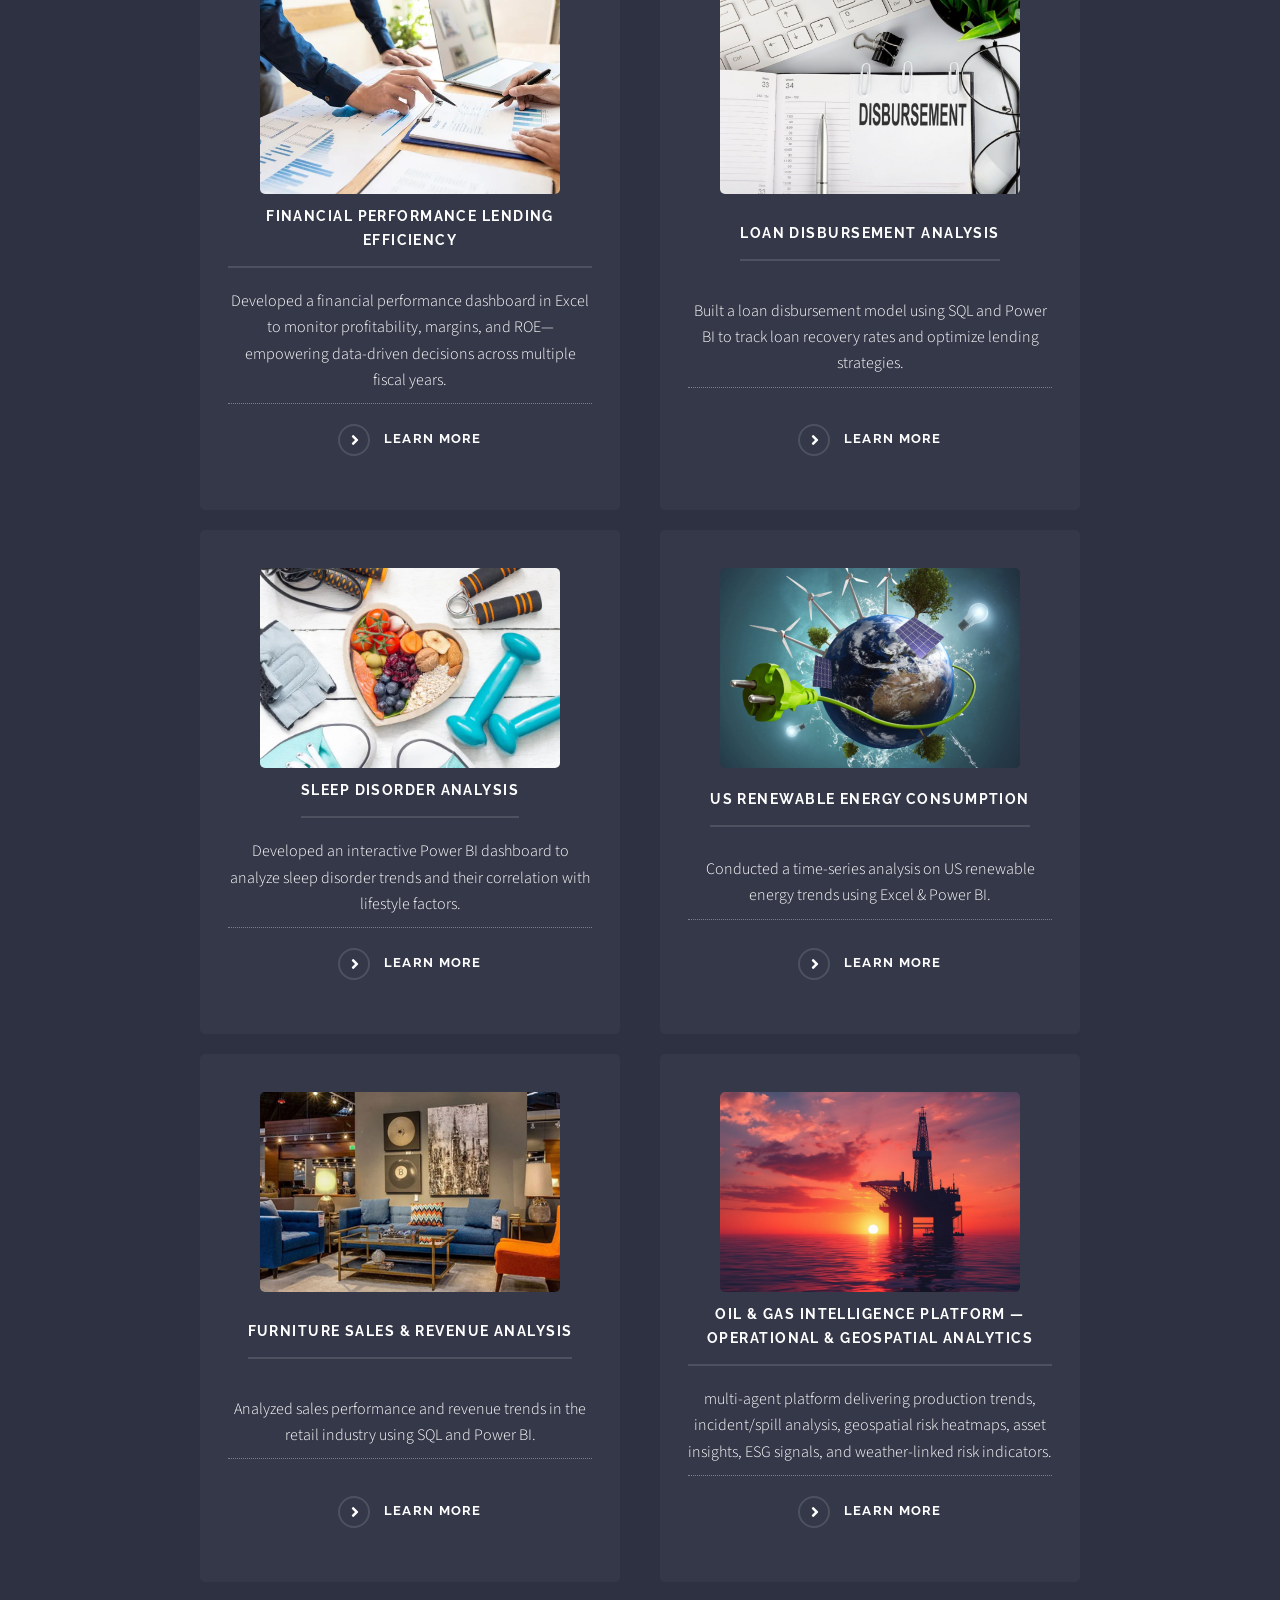
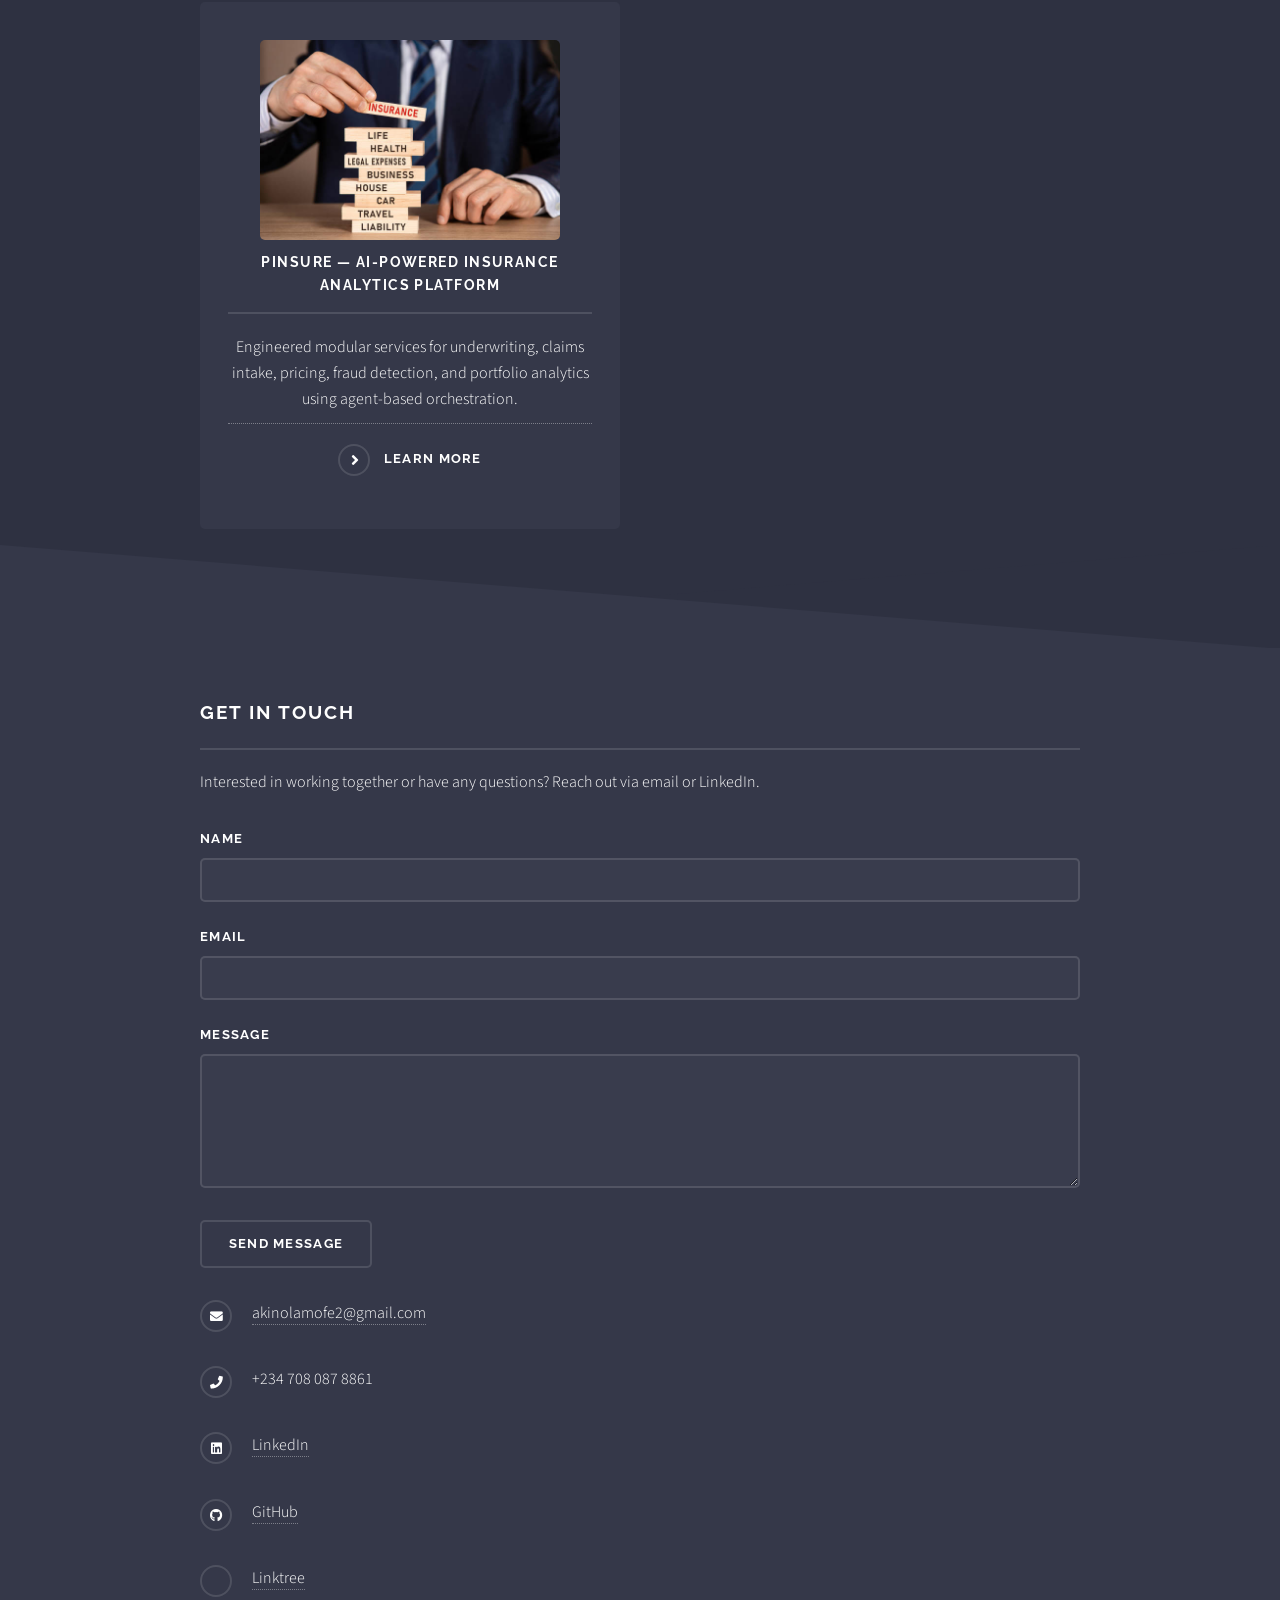
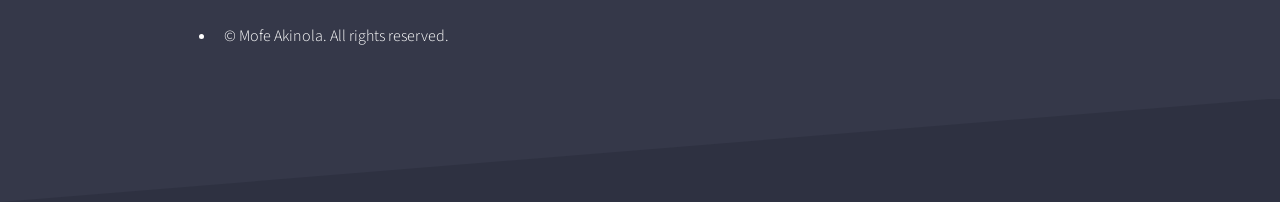
==== commit f4378929: "Update index.html" ====
--- a/index.html
+++ b/index.html
@@ -102,7 +102,7 @@
             </article>
 			<article>
                 <a href="https://oil-gas-intelligence.onrender.com/" class="image">
-                    <img src="https://github.com/Mofeeakin/MofeAkinola.github.io/blob/14e5ac14f9aa364679ddc64d906cfcf63927503e/images/oil%20and%20gas.png" alt="Furniture Sales Analysis" class="project-image">
+                    <img src="images/oil and gas.png" alt="Furniture Sales Analysis" class="project-image">
                 </a>
                 <h3 class="major"><a href="https://oil-gas-intelligence.onrender.com/">Oil & Gas Intelligence Platform — Operational & Geospatial Analytics</h3>
                 <p>multi-agent platform delivering production trends, incident/spill analysis, geospatial risk heatmaps, asset insights, ESG signals, and weather-linked risk indicators.</p>
@@ -173,3 +173,4 @@
 </html>
 
 
+
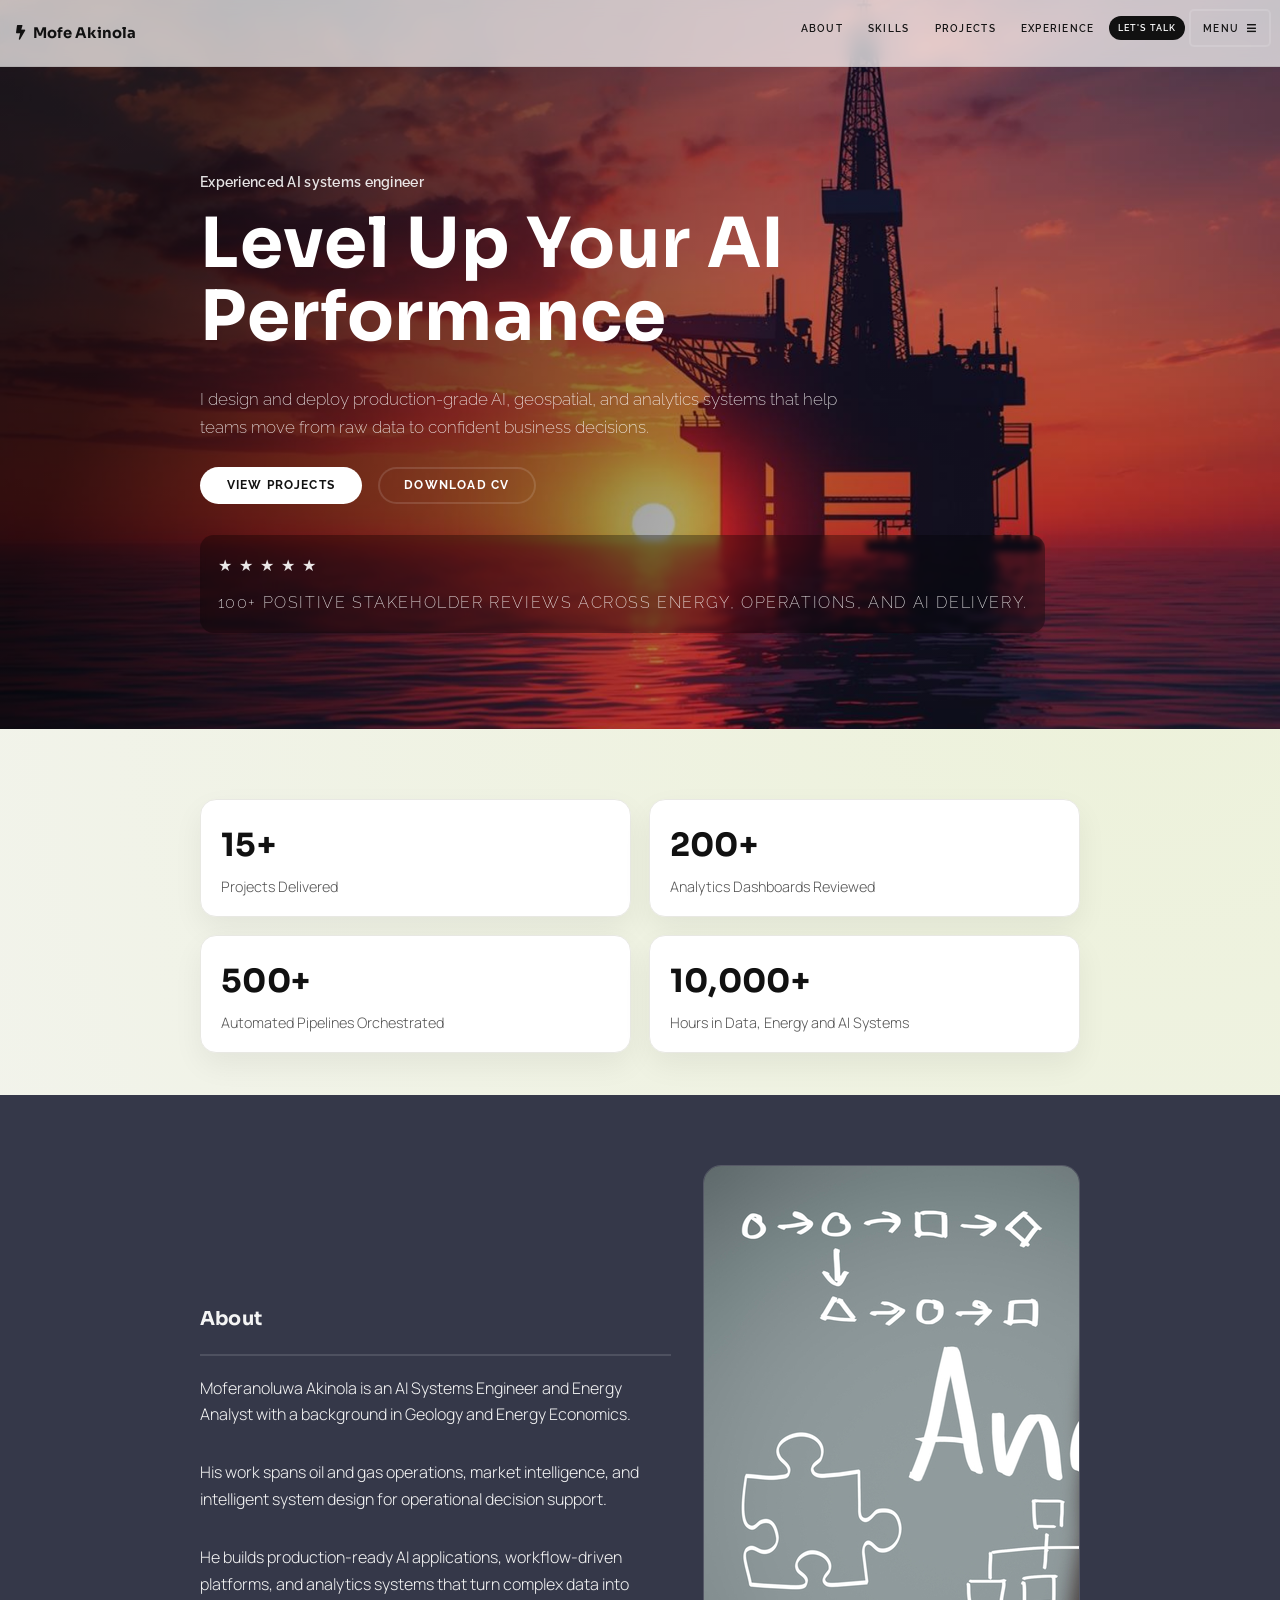
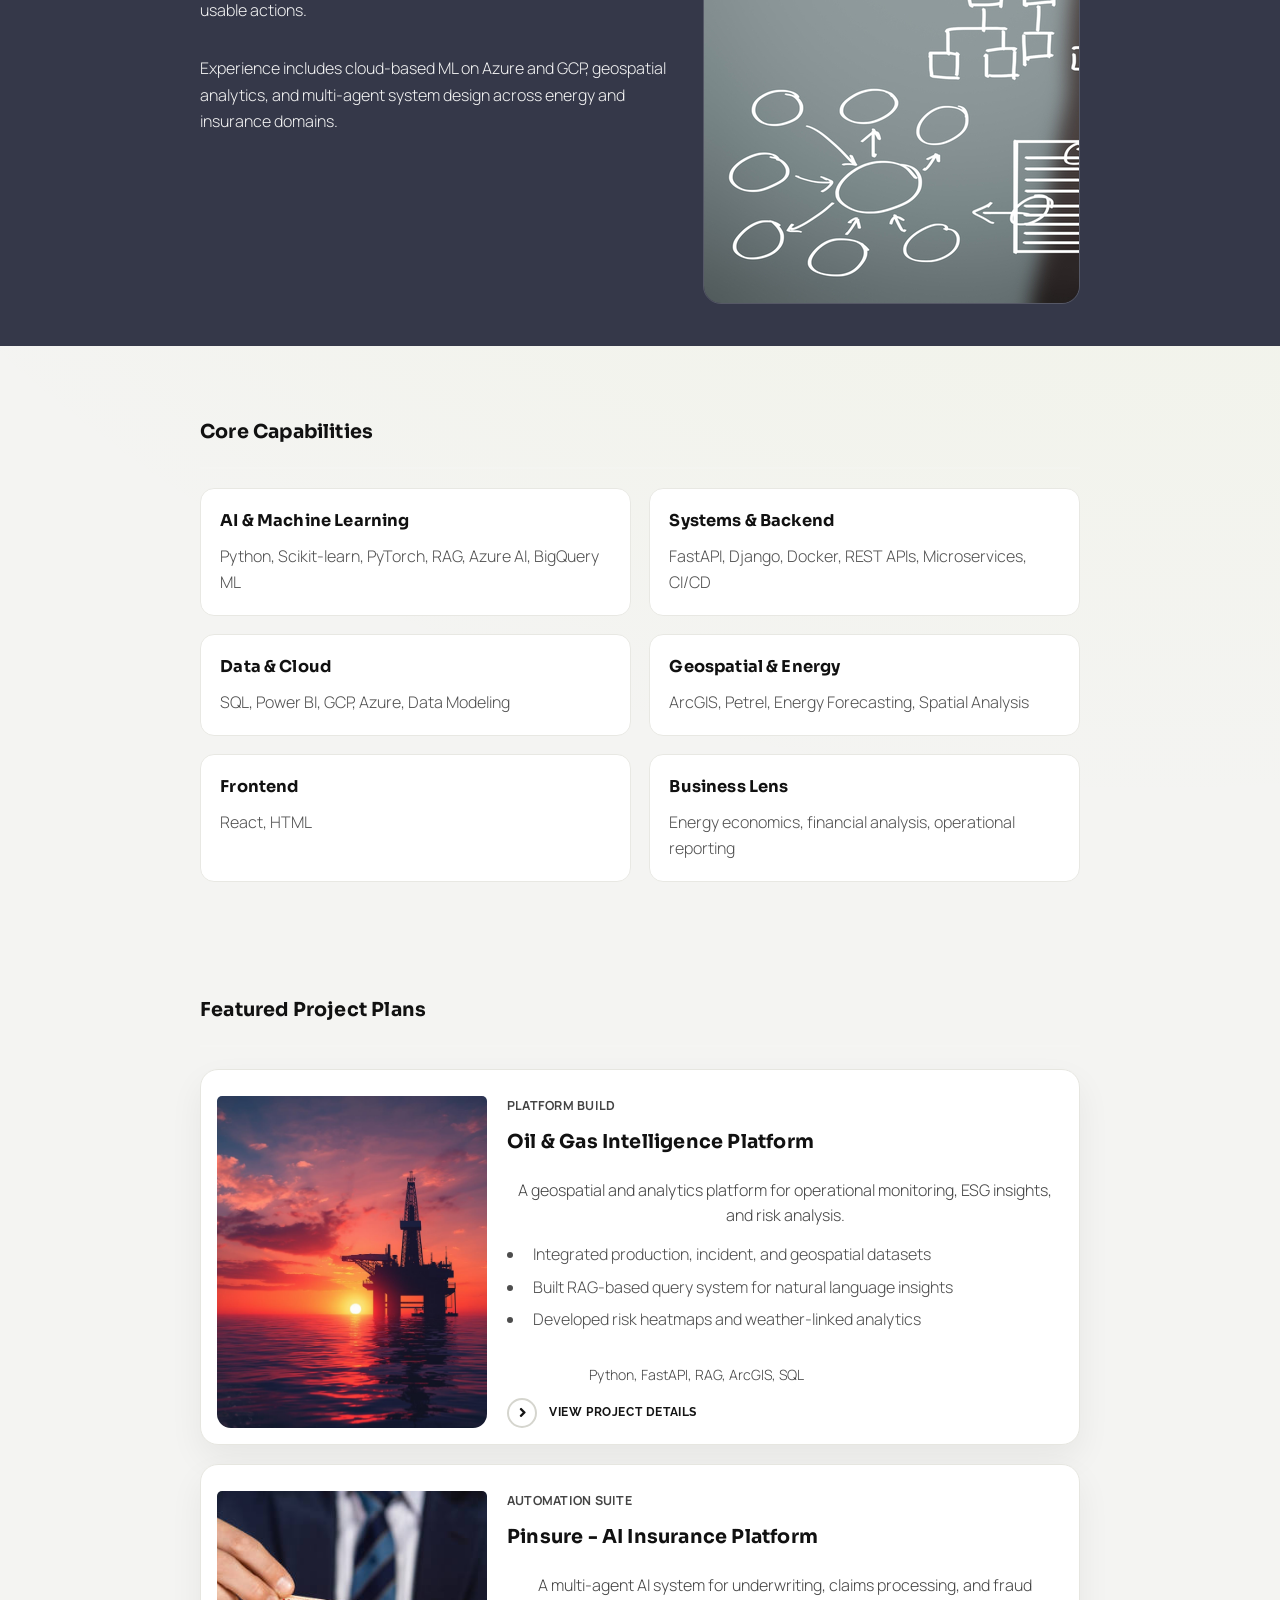
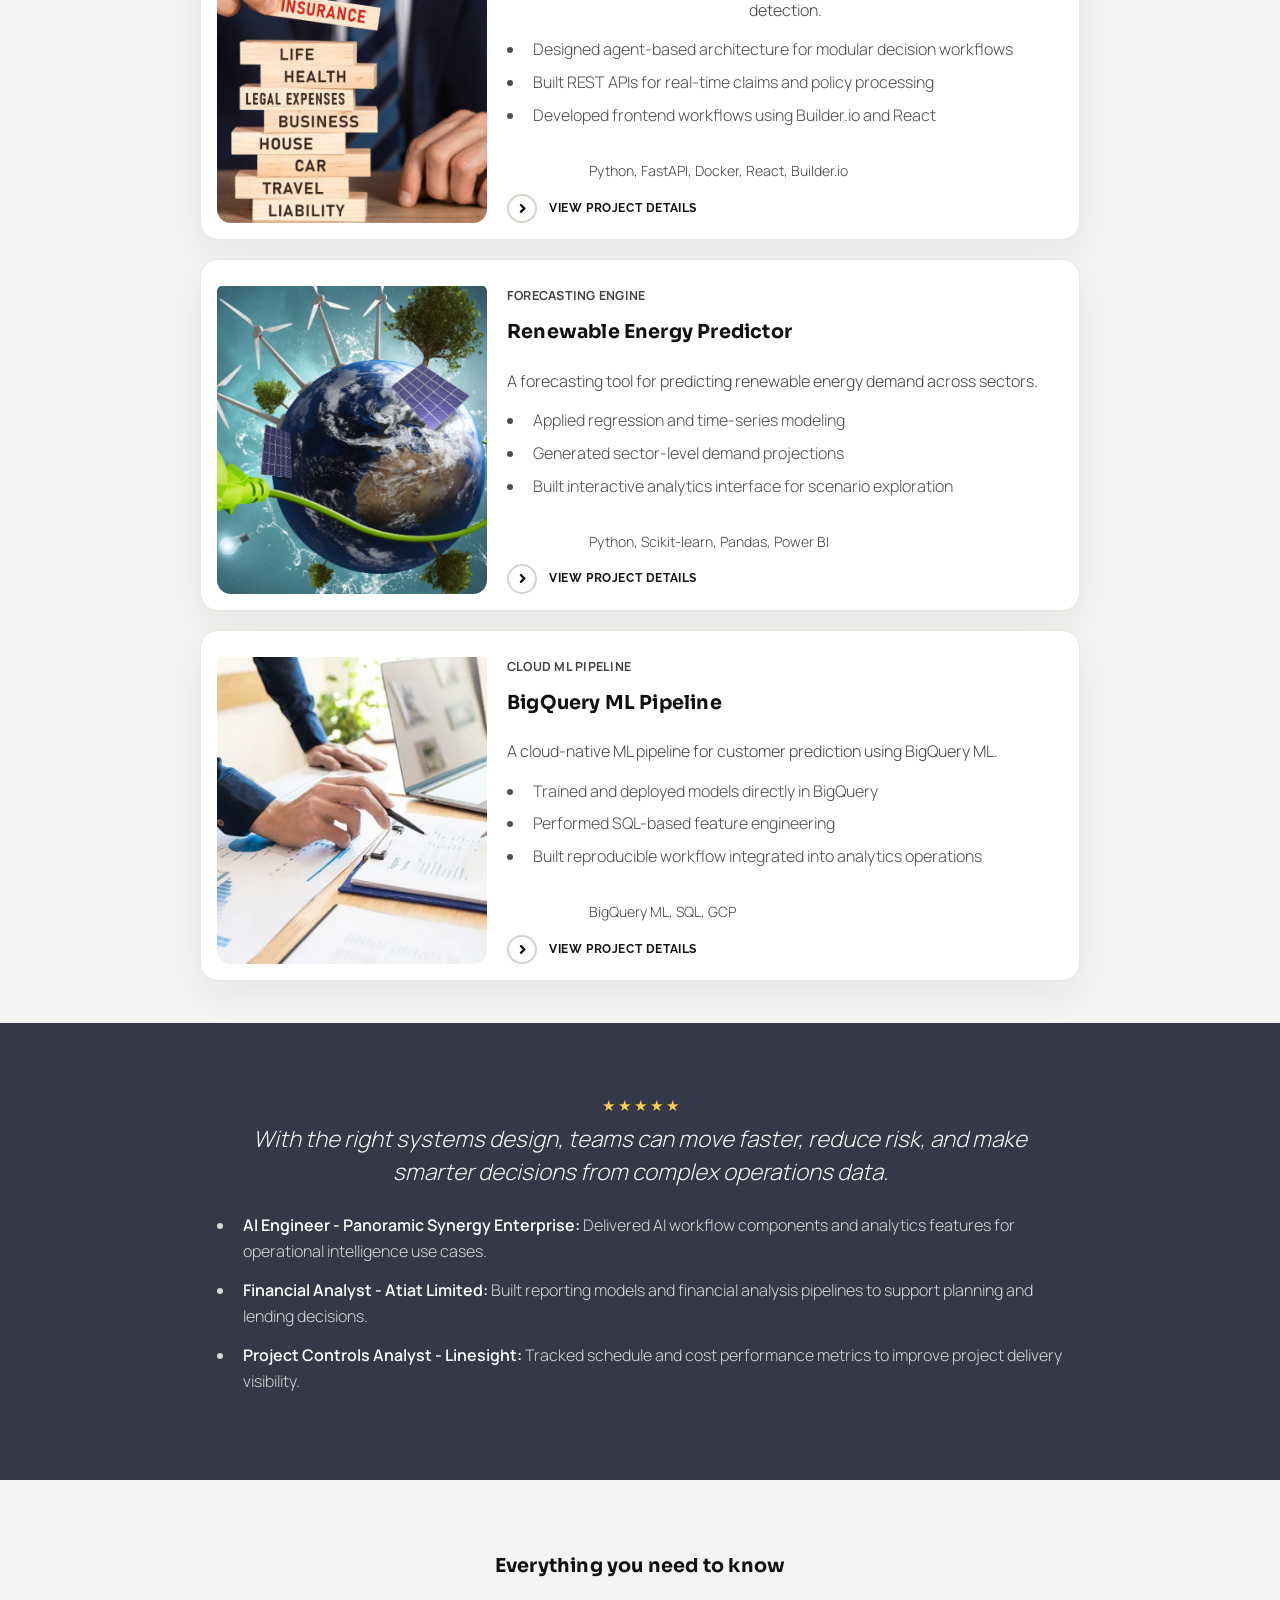
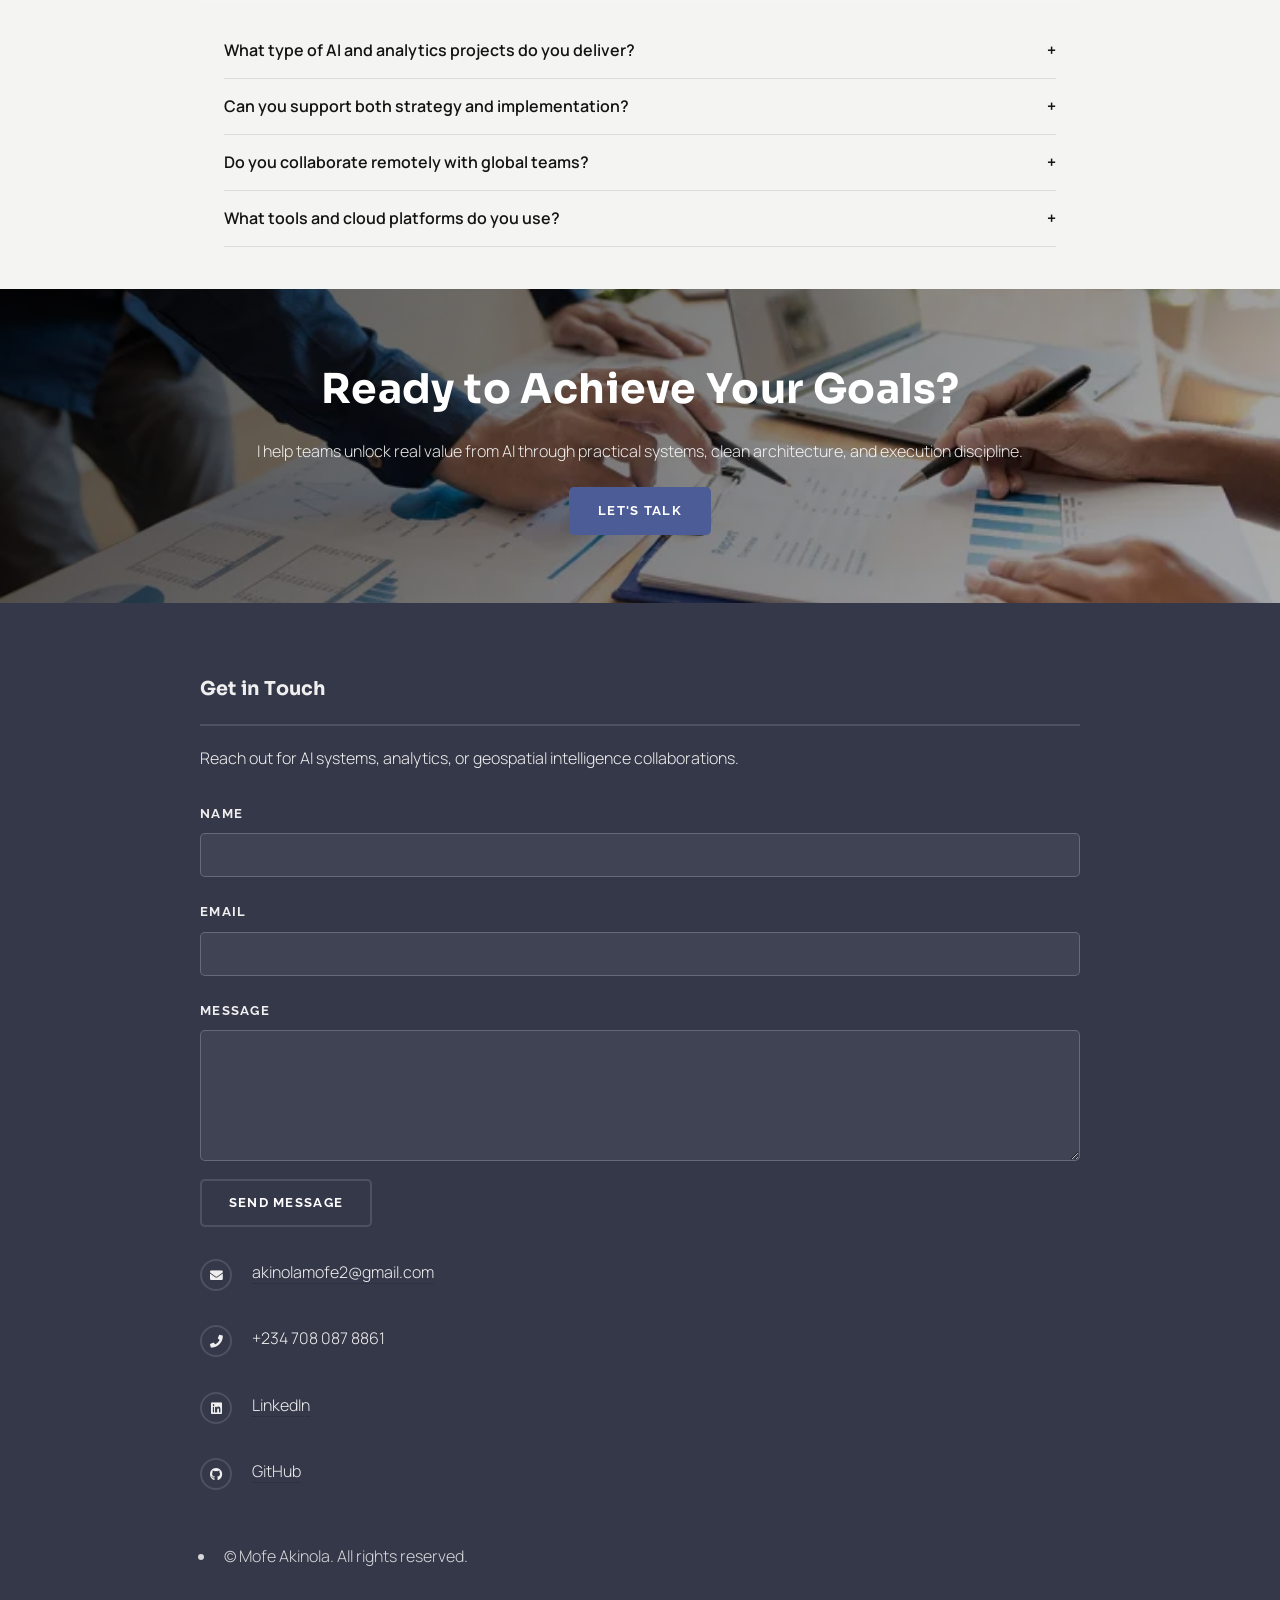
==== commit 230239f0: "Update portfolio content and project pages" ====
--- a/index.html
+++ b/index.html
@@ -1,176 +1,301 @@
-<!DOCTYPE HTML>
-<html>
-	<head>
-		<title>Mofe Akinola |Energy Analyst & AI Engineer </title>
-		<meta charset="utf-8" />
-		<meta name="viewport" content="width=device-width, initial-scale=1, user-scalable=no" />
-		<link rel="stylesheet" href="assets/css/main.css" />
-		<noscript><link rel="stylesheet" href="assets/css/noscript.css" /></noscript>
-		<link rel="stylesheet" href="https://cdnjs.cloudflare.com/ajax/libs/font-awesome/5.15.4/css/all.min.css" />
-	</head>
-	<body class="is-preload">
-
-		<!-- Page Wrapper -->
-		<div id="page-wrapper">
-
-			<!-- Header -->
-			<header id="header" class="alt">
-				<h1><a href="index.html"><i class="fas fa-gem"></i> Mofe Akinola</a></h1>
-				<nav>
-					<a href="#menu">Menu</a>
-				</nav>
-			</header>
-
-			<!-- Menu -->
-			<nav id="menu">
-				<div class="inner">
-					<h2>Menu</h2>
-					<ul class="links">
-						<li><a href="index.html">Home</a></li>
-						<li><a href="#about">About Me</a></li>
-						<li><a href="#projects">Projects</a></li>
-						<li><a href="#contact">Contact</a></li>
-					</ul>
-					<a href="#" class="close">Close</a>
-				</div>
-			</nav>
-
-			<!-- Banner -->
-			<section id="banner">
-				<div class="inner">
-					<div class="logo"><span class="fas fa-gem"></span></div>
-					<h2>Mofe Akinola Portfolio</h2>
-					<p> Energy Analyst & Economist | Financial Analysis | Market Intelligence | Business Analytics  | AI Engineer </p>
-				</div>
-			</section>
-
-			<!-- About Me -->
-			<section id="about" class="wrapper style1">
-				<div class="inner">
-					<div class="content">
-						<h2 class="major"style="text-align: center;">About Me</h2>
-						<p> Energy Analyst & Economist, AI Engineer exploring the intersection of analytics, automation, and intelligent systems. With hands-on experience in financial and market research and project coordination. Skilled at translating complex subsurface, market, and operational data into actionable intelligence for strategy, risk, and performance optimization.</p>
-					</div>
-					<a href="#" class="image"><img src="images/What-Is-Data-Analysis.jpg" alt="Mofe Akinola" style="max-width: 100%; height: auto; border-radius: 10px; margin: 20px auto;" /></a>
-				</div>
-			</section>
-
-<!-- Projects -->
-<section id="projects" class="wrapper alt style1">
-    <div class="inner">
-        <h2 class="major">Projects</h2>
-        <section class="features">
-			<article>
-                <a href="https://github.com/Mofeeakin/Financial-Performance-Lending-Efficiency-Analysis-of-Atiat-Limited-" class="image">
-                    <img src="images/Financial Performance.webp" alt="Financial Performance Lending Efficiency" class="project-image">
-                </a>
-                <h3 class="major"><a href="https://github.com/Mofeeakin/Financial-Performance-Lending-Efficiency-Analysis-of-Atiat-Limited-">Financial Performance Lending Efficiency</h3>
-                <p>Developed a financial performance dashboard in Excel to monitor profitability, margins, and ROE—empowering data-driven decisions across multiple fiscal years.</p>
-                <a href="https://github.com/Mofeeakin/Financial-Performance-Lending-Efficiency-Analysis-of-Atiat-Limited-" class="special">Learn more</a>
-            </article>
-            <article>
-                <a href="https://github.com/Mofeeakin/Loan-Disbursement-Analysis" class="image">
-                    <img src="images/Disbursement-Meaning.jpg" alt="Loan Analysis" class="project-image">
-                </a>
-                <h3 class="major"><a href="https://github.com/Mofeeakin/Loan-Disbursement-Analysis">Loan Disbursement Analysis</h3>
-                <p>Built a loan disbursement model using SQL and Power BI to track loan recovery rates and optimize lending strategies.</p>
-                <a href="https://github.com/Mofeeakin/Loan-Disbursement-Analysis" class="special">Learn more</a>
-            </article>
-            <article>
-                <a href="https://github.com/Mofeeakin/Sleep-Disorder-Analysis" class="image">
-                    <img src="images/food-heart-dumbbells-fitness-abstract-healthy-lifestyle-concept-white-boards-85887086.webp" alt="Sleep Disorder Analysis" class="project-image">
-                </a>
-                <h3 class="major"><a href="https://github.com/Mofeeakin/Sleep-Disorder-Analysis">Sleep Disorder Analysis</h3>
-                <p>Developed an interactive Power BI dashboard to analyze sleep disorder trends and their correlation with lifestyle factors.</p>
-                <a href="https://github.com/Mofeeakin/Sleep-Disorder-Analysis" class="special">Learn more</a>
-            </article>
-            <article>
-                <a href="https://github.com/Mofeeakin/US-Renewable-Consumption" class="image">
-                    <img src="images/Shutterstock_1278873550-1.jpg" alt="US Renewable Consumption" class="project-image">
-                </a>
-                <h3 class="major"><a href="https://github.com/Mofeeakin/US-Renewable-Consumption">US Renewable Energy Consumption</h3>
-                <p>Conducted a time-series analysis on US renewable energy trends using Excel & Power BI.</p>
-                <a href="https://github.com/Mofeeakin/US-Renewable-Consumption" class="special">Learn more</a>
-            </article>
-            <article>
-                <a href="https://github.com/Mofeeakin/Furniture-Sales-and-Revenue-Analysis" class="image">
-                    <img src="images/Livingspaces-an-international-furniture-store.jpg" alt="Furniture Sales Analysis" class="project-image">
-                </a>
-                <h3 class="major"><a href="https://github.com/Mofeeakin/Furniture-Sales-and-Revenue-Analysis">Furniture Sales & Revenue Analysis</h3>
-                <p>Analyzed sales performance and revenue trends in the retail industry using SQL and Power BI.</p>
-                <a href="https://github.com/Mofeeakin/Furniture-Sales-and-Revenue-Analysis" class="special">Learn more</a>
-            </article>
-			<article>
-                <a href="https://oil-gas-intelligence.onrender.com/" class="image">
-                    <img src="images/oil and gas.png" alt="Furniture Sales Analysis" class="project-image">
-                </a>
-                <h3 class="major"><a href="https://oil-gas-intelligence.onrender.com/">Oil & Gas Intelligence Platform — Operational & Geospatial Analytics</h3>
-                <p>multi-agent platform delivering production trends, incident/spill analysis, geospatial risk heatmaps, asset insights, ESG signals, and weather-linked risk indicators.</p>
-                <a href="https://oil-gas-intelligence.onrender.com/" class="special">Learn more</a>
-            </article>
-			<article>
-                <a href="https://pinsure-app-w2kg.onrender.com/" class="image">
-                    <img src="images/pinsure.jpg" alt="Furniture Sales Analysis" class="project-image">
-                </a>
-                <h3 class="major"><a href="https://pinsure-app-w2kg.onrender.com/">Pinsure — AI-Powered Insurance Analytics Platform</h3>
-                <p>Engineered modular services for underwriting, claims intake, pricing, fraud detection, and portfolio analytics using agent-based orchestration.</p>
-                <a href="https://pinsure-app-w2kg.onrender.com/" class="special">Learn more</a>
-            </article>
-        </section>
-    </div>
-</section>
-
-			<!-- Contact -->
-			<section id="contact" class="wrapper alt style2">
-				<div class="inner">
-					<h2 class="major">Get in Touch</h2>
-					<p>Interested in working together or have any questions? Reach out via email or LinkedIn.</p>
-					<form method="post" action="#">
-						<div class="fields">
-							<div class="field">
-								<label for="name">Name</label>
-								<input type="text" name="name" id="name" />
-							</div>
-							<div class="field">
-								<label for="email">Email</label>
-								<input type="email" name="email" id="email" />
-							</div>
-							<div class="field">
-								<label for="message">Message</label>
-								<textarea name="message" id="message" rows="4"></textarea>
-							</div>
-						</div>
-						<ul class="actions">
-							<li><input type="submit" value="Send Message" /></li>
-						</ul>
-					</form>
-					<ul class="contact">
-						<li class="icon solid fa-envelope"><a href="mailto:akinolamofe2@gmail.com">akinolamofe2@gmail.com</a></li>
-						<li class="icon solid fa-phone">+234 708 087 8861</li>
-						<li class="icon brands fa-linkedin"><a href="https://www.linkedin.com/in/mofe-akinola-6a8934160">LinkedIn</a></li>
-						<li class="icon brands fa-github"><a href="https://github.com/Mofeeakin">GitHub</a></li>
-						<li class="icon brands fa-link"><a href="https://linktr.ee/MofeAkinola">Linktree</a></li>
-
-					</ul>
-					<ul class="copyright">
-						<li>&copy; Mofe Akinola. All rights reserved.</li>
-				
-					</ul>
-				</div>
-			</section>
-
-		</div>
-
-		<!-- Scripts -->
-		<script src="assets/js/jquery.min.js"></script>
-		<script src="assets/js/jquery.scrollex.min.js"></script>
-		<script src="assets/js/browser.min.js"></script>
-		<script src="assets/js/breakpoints.min.js"></script>
-		<script src="assets/js/util.js"></script>
-		<script src="assets/js/main.js"></script>
-
-	</body>
-</html>
-
-
-
+<!DOCTYPE HTML>
+<html>
+<head>
+<title>Moferanoluwa Akinola | AI Systems Engineer</title>
+<meta charset="utf-8" />
+<meta name="viewport" content="width=device-width, initial-scale=1, user-scalable=no" />
+<meta name="description" content="AI Systems Engineer portfolio focused on energy analytics, geospatial intelligence, and production-ready AI systems." />
+<meta property="og:title" content="Moferanoluwa Akinola | AI Systems Engineer" />
+<meta property="og:description" content="Production-oriented systems combining machine learning, geospatial data, and automation for energy and insurance operations." />
+<meta property="og:type" content="website" />
+<meta property="og:image" content="images/oil and gas.png" />
+<link rel="icon" type="image/svg+xml" href="images/favicon.svg" />
+<link rel="stylesheet" href="assets/css/main.css" />
+<noscript><link rel="stylesheet" href="assets/css/noscript.css" /></noscript>
+<link rel="stylesheet" href="https://cdnjs.cloudflare.com/ajax/libs/font-awesome/5.15.4/css/all.min.css" />
+</head>
+<body class="is-preload">
+
+<div id="page-wrapper">
+
+<header id="header" class="alt">
+<h1><a href="index.html"><i class="fas fa-bolt"></i> Mofe Akinola</a></h1>
+<nav class="top-nav">
+<a href="#about">About</a>
+<a href="#skills">Skills</a>
+<a href="#projects">Projects</a>
+<a href="#experience">Experience</a>
+<a href="#contact" class="button small nav-cta">Let's Talk</a>
+<a href="#menu" class="menu-toggle">Menu</a>
+</nav>
+</header>
+
+<nav id="menu">
+<div class="inner">
+<h2>Menu</h2>
+<ul class="links">
+<li><a href="index.html">Home</a></li>
+<li><a href="#about">About</a></li>
+<li><a href="#skills">Skills</a></li>
+<li><a href="#projects">Projects</a></li>
+<li><a href="#experience">Experience</a></li>
+<li><a href="#contact">Contact</a></li>
+</ul>
+<a href="#" class="close">Close</a>
+</div>
+</nav>
+
+<section id="banner" class="coach-hero">
+<div class="inner">
+<p class="eyebrow">Experienced AI systems engineer</p>
+<h2>Level Up Your AI Performance</h2>
+<p class="hero-lead">I design and deploy production-grade AI, geospatial, and analytics systems that help teams move from raw data to confident business decisions.</p>
+<ul class="actions hero-ctas">
+<li><a href="#projects" class="button primary">View Projects</a></li>
+<li><a href="assets/docs/Moferanoluwa-Akinola-CV.pdf" class="button" download>Download CV</a></li>
+</ul>
+<div class="hero-proof">
+<p class="stars">&#9733; &#9733; &#9733; &#9733; &#9733;</p>
+<p>100+ positive stakeholder reviews across energy, operations, and AI delivery.</p>
+</div>
+</div>
+</section>
+
+<section id="metrics" class="wrapper style1">
+<div class="inner">
+<div class="metrics-grid">
+<article class="metric-card">
+<h3>15+</h3>
+<p>Projects Delivered</p>
+</article>
+<article class="metric-card">
+<h3>200+</h3>
+<p>Analytics Dashboards Reviewed</p>
+</article>
+<article class="metric-card">
+<h3>500+</h3>
+<p>Automated Pipelines Orchestrated</p>
+</article>
+<article class="metric-card">
+<h3>10,000+</h3>
+<p>Hours in Data, Energy and AI Systems</p>
+</article>
+</div>
+</div>
+</section>
+
+<section id="about" class="wrapper alt style2 about-panel">
+<div class="inner">
+<div class="content about-grid">
+<div>
+<h2 class="major">About</h2>
+<p>Moferanoluwa Akinola is an AI Systems Engineer and Energy Analyst with a background in Geology and Energy Economics.</p>
+<p>His work spans oil and gas operations, market intelligence, and intelligent system design for operational decision support.</p>
+<p>He builds production-ready AI applications, workflow-driven platforms, and analytics systems that turn complex data into usable actions.</p>
+<p>Experience includes cloud-based ML on Azure and GCP, geospatial analytics, and multi-agent system design across energy and insurance domains.</p>
+</div>
+<a href="#" class="image"><img src="images/What-Is-Data-Analysis.jpg" alt="Data analytics visualization" loading="lazy" /></a>
+</div>
+</div>
+</section>
+
+<section id="skills" class="wrapper style1">
+<div class="inner">
+<h2 class="major">Core Capabilities</h2>
+<div class="skills-grid">
+<section class="skill-group">
+<h3>AI &amp; Machine Learning</h3>
+<p>Python, Scikit-learn, PyTorch, RAG, Azure AI, BigQuery ML</p>
+</section>
+<section class="skill-group">
+<h3>Systems &amp; Backend</h3>
+<p>FastAPI, Django, Docker, REST APIs, Microservices, CI/CD</p>
+</section>
+<section class="skill-group">
+<h3>Data &amp; Cloud</h3>
+<p>SQL, Power BI, GCP, Azure, Data Modeling</p>
+</section>
+<section class="skill-group">
+<h3>Geospatial &amp; Energy</h3>
+<p>ArcGIS, Petrel, Energy Forecasting, Spatial Analysis</p>
+</section>
+<section class="skill-group">
+<h3>Frontend</h3>
+<p>React, HTML</p>
+</section>
+<section class="skill-group">
+<h3>Business Lens</h3>
+<p>Energy economics, financial analysis, operational reporting</p>
+</section>
+</div>
+</div>
+</section>
+
+<section id="projects" class="wrapper alt style1 plans-section">
+<div class="inner">
+<h2 class="major">Featured Project Plans</h2>
+<section class="features plans-list">
+<article class="plan-card">
+<a href="project-oil-gas-intelligence.html" class="image">
+<img src="images/oil and gas.png" alt="Oil and Gas Intelligence Platform" class="project-image" loading="lazy">
+</a>
+<div class="plan-content">
+<p class="plan-tier">Platform Build</p>
+<h3 class="major"><a href="project-oil-gas-intelligence.html">Oil &amp; Gas Intelligence Platform</a></h3>
+<p>A geospatial and analytics platform for operational monitoring, ESG insights, and risk analysis.</p>
+<ul class="capability-list">
+<li>Integrated production, incident, and geospatial datasets</li>
+<li>Built RAG-based query system for natural language insights</li>
+<li>Developed risk heatmaps and weather-linked analytics</li>
+</ul>
+<p class="project-meta"><strong>Tech Stack:</strong> Python, FastAPI, RAG, ArcGIS, SQL</p>
+<a href="project-oil-gas-intelligence.html" class="special">View project details</a>
+</div>
+</article>
+<article class="plan-card">
+<a href="project-pinsure-ai-platform.html" class="image">
+<img src="images/pinsure.jpg" alt="Pinsure AI Insurance Platform" class="project-image" loading="lazy">
+</a>
+<div class="plan-content">
+<p class="plan-tier">Automation Suite</p>
+<h3 class="major"><a href="project-pinsure-ai-platform.html">Pinsure - AI Insurance Platform</a></h3>
+<p>A multi-agent AI system for underwriting, claims processing, and fraud detection.</p>
+<ul class="capability-list">
+<li>Designed agent-based architecture for modular decision workflows</li>
+<li>Built REST APIs for real-time claims and policy processing</li>
+<li>Developed frontend workflows using Builder.io and React</li>
+</ul>
+<p class="project-meta"><strong>Tech Stack:</strong> Python, FastAPI, Docker, React, Builder.io</p>
+<a href="project-pinsure-ai-platform.html" class="special">View project details</a>
+</div>
+</article>
+<article class="plan-card">
+<a href="project-renewable-energy-predictor.html" class="image">
+<img src="images/Shutterstock_1278873550-1.jpg" alt="Renewable Energy Predictor" class="project-image" loading="lazy">
+</a>
+<div class="plan-content">
+<p class="plan-tier">Forecasting Engine</p>
+<h3 class="major"><a href="project-renewable-energy-predictor.html">Renewable Energy Predictor</a></h3>
+<p>A forecasting tool for predicting renewable energy demand across sectors.</p>
+<ul class="capability-list">
+<li>Applied regression and time-series modeling</li>
+<li>Generated sector-level demand projections</li>
+<li>Built interactive analytics interface for scenario exploration</li>
+</ul>
+<p class="project-meta"><strong>Tech Stack:</strong> Python, Scikit-learn, Pandas, Power BI</p>
+<a href="project-renewable-energy-predictor.html" class="special">View project details</a>
+</div>
+</article>
+<article class="plan-card">
+<a href="project-bigquery-ml-pipeline.html" class="image">
+<img src="images/Financial Performance.webp" alt="BigQuery ML Pipeline" class="project-image" loading="lazy">
+</a>
+<div class="plan-content">
+<p class="plan-tier">Cloud ML Pipeline</p>
+<h3 class="major"><a href="project-bigquery-ml-pipeline.html">BigQuery ML Pipeline</a></h3>
+<p>A cloud-native ML pipeline for customer prediction using BigQuery ML.</p>
+<ul class="capability-list">
+<li>Trained and deployed models directly in BigQuery</li>
+<li>Performed SQL-based feature engineering</li>
+<li>Built reproducible workflow integrated into analytics operations</li>
+</ul>
+<p class="project-meta"><strong>Tech Stack:</strong> BigQuery ML, SQL, GCP</p>
+<a href="project-bigquery-ml-pipeline.html" class="special">View project details</a>
+</div>
+</article>
+</section>
+</div>
+</section>
+
+<section id="experience" class="wrapper style2 testimonial-section">
+<div class="inner">
+<div class="testimonial-quote">
+<p class="stars">&#9733; &#9733; &#9733; &#9733; &#9733;</p>
+<blockquote>With the right systems design, teams can move faster, reduce risk, and make smarter decisions from complex operations data.</blockquote>
+</div>
+<ul class="experience-list">
+<li><strong>AI Engineer - Panoramic Synergy Enterprise:</strong> Delivered AI workflow components and analytics features for operational intelligence use cases.</li>
+<li><strong>Financial Analyst - Atiat Limited:</strong> Built reporting models and financial analysis pipelines to support planning and lending decisions.</li>
+<li><strong>Project Controls Analyst - Linesight:</strong> Tracked schedule and cost performance metrics to improve project delivery visibility.</li>
+</ul>
+</div>
+</section>
+
+<section id="faq" class="wrapper style1 faq-section">
+<div class="inner">
+<h2 class="major">Everything you need to know</h2>
+<div class="faq-list">
+<details>
+<summary>What type of AI and analytics projects do you deliver?</summary>
+<p>I build operational AI systems, forecasting tools, geospatial intelligence solutions, and cloud-native data workflows for measurable business impact.</p>
+</details>
+<details>
+<summary>Can you support both strategy and implementation?</summary>
+<p>Yes. I support discovery, architecture, model development, deployment, and performance optimization in production.</p>
+</details>
+<details>
+<summary>Do you collaborate remotely with global teams?</summary>
+<p>Yes. I work remotely and asynchronously with distributed teams while keeping clear documentation and delivery milestones.</p>
+</details>
+<details>
+<summary>What tools and cloud platforms do you use?</summary>
+<p>Primary stack includes Python, FastAPI, SQL, Docker, Azure, GCP, ArcGIS, and BI tooling such as Power BI.</p>
+</details>
+</div>
+</div>
+</section>
+
+<section id="cta" class="cta-banner">
+<div class="inner">
+<h2>Ready to Achieve Your Goals?</h2>
+<p>I help teams unlock real value from AI through practical systems, clean architecture, and execution discipline.</p>
+<a href="#contact" class="button primary">Let's Talk</a>
+</div>
+</section>
+
+<section id="contact" class="wrapper alt style2 contact-panel">
+<div class="inner">
+<h2 class="major">Get in Touch</h2>
+<p>Reach out for AI systems, analytics, or geospatial intelligence collaborations.</p>
+<form method="post" action="#">
+<div class="fields">
+<div class="field">
+<label for="name">Name</label>
+<input type="text" name="name" id="name" />
+</div>
+<div class="field">
+<label for="email">Email</label>
+<input type="email" name="email" id="email" />
+</div>
+<div class="field">
+<label for="message">Message</label>
+<textarea name="message" id="message" rows="4"></textarea>
+</div>
+</div>
+<ul class="actions">
+<li><input type="submit" value="Send Message" /></li>
+</ul>
+</form>
+<ul class="contact">
+<li class="icon solid fa-envelope"><a href="mailto:akinolamofe2@gmail.com">akinolamofe2@gmail.com</a></li>
+<li class="icon solid fa-phone">+234 708 087 8861</li>
+<li class="icon brands fa-linkedin"><a href="https://www.linkedin.com/in/mofe-akinola-6a8934160">LinkedIn</a></li>
+<li class="icon brands fa-github"><a href="https://github.com/Mofeeakin">GitHub</a></li>
+</ul>
+<ul class="copyright">
+<li>&copy; Mofe Akinola. All rights reserved.</li>
+</ul>
+</div>
+</section>
+
+</div>
+
+<script src="assets/js/jquery.min.js"></script>
+<script src="assets/js/jquery.scrollex.min.js"></script>
+<script src="assets/js/browser.min.js"></script>
+<script src="assets/js/breakpoints.min.js"></script>
+<script src="assets/js/util.js"></script>
+<script src="assets/js/main.js"></script>
+
+</body>
+</html>
--- a/assets/css/main.css
+++ b/assets/css/main.css
@@ -1,5 +1,6 @@
 @import url(fontawesome-all.min.css);
 @import url("https://fonts.googleapis.com/css?family=Raleway:200,700|Source+Sans+Pro:300,600,300italic,600italic");
+@import url("https://fonts.googleapis.com/css2?family=Sora:wght@400;600;700&family=Manrope:wght@400;500;700&display=swap");
 
 /*
 	Solid State by HTML5 UP
@@ -118,6 +119,62 @@
 			-webkit-transition: none !important;
 			-ms-transition: none !important;
 			transition: none !important;
+		}
+
+		.hero-ctas {
+			margin-bottom: 1.25em;
+		}
+
+		.skills-grid {
+			display: grid;
+			grid-template-columns: repeat(2, minmax(0, 1fr));
+			gap: 1.5em;
+		}
+
+		.skill-group {
+			border: solid 2px rgba(255, 255, 255, 0.125);
+			border-radius: 0.35em;
+			padding: 1.25em;
+			background-color: rgba(255, 255, 255, 0.03);
+		}
+
+		.skill-group h3 {
+			margin-bottom: 0.75em;
+		}
+
+		.skill-group p {
+			margin: 0;
+		}
+
+		.capability-list {
+			list-style: disc;
+			margin: 0 0 1.5em 1.2em;
+			padding: 0;
+		}
+
+		.capability-list li {
+			margin-bottom: 0.35em;
+		}
+
+		.project-meta {
+			margin-bottom: 1.25em;
+			font-size: 0.95em;
+			color: rgba(255, 255, 255, 0.8);
+		}
+
+		.experience-list {
+			list-style: disc;
+			margin-left: 1.2em;
+		}
+
+		.experience-list li {
+			margin-bottom: 0.8em;
+		}
+
+		@media screen and (max-width: 736px) {
+			.skills-grid {
+				grid-template-columns: 1fr;
+			}
 		}
 
 /* Type */
@@ -4127,4 +4184,748 @@
 			padding: 2em 1.5em 0.1em 1.5em ;
 		}
 
+	}
+
+/* Portfolio Theme Upgrade */
+
+	:root {
+		--theme-bg: #f4f4f2;
+		--theme-ink: #141414;
+		--theme-card: #ffffff;
+		--theme-soft: #d8d8d2;
+		--theme-accent: #b7df2d;
+		--theme-dark: #050505;
+	}
+
+	body {
+		background: radial-gradient(circle at 90% 10%, rgba(183, 223, 45, 0.12) 0%, rgba(244, 244, 242, 0) 30%), var(--theme-bg);
+		color: var(--theme-ink);
+		font-family: "Manrope", "Source Sans Pro", Helvetica, sans-serif;
+	}
+
+	body,
+	input,
+	select,
+	textarea {
+		color: var(--theme-ink);
+		font-family: "Manrope", "Source Sans Pro", Helvetica, sans-serif;
+	}
+
+	h1,
+	h2,
+	h3,
+	h4,
+	h5,
+	h6 {
+		font-family: "Sora", Raleway, Helvetica, sans-serif;
+		text-transform: none;
+		letter-spacing: 0.01em;
+		color: #111111;
+	}
+
+	a {
+		color: inherit;
+		border-bottom-color: rgba(17, 17, 17, 0.35);
+	}
+
+	a:hover {
+		color: #111111 !important;
+	}
+
+	#header {
+		background-color: rgba(255, 255, 255, 0.92);
+		backdrop-filter: blur(8px);
+		border-bottom: 1px solid rgba(17, 17, 17, 0.08);
+		height: 4.2em;
+		line-height: 4.2em;
+		padding: 0 2em;
+	}
+
+	#header h1 {
+		opacity: 1;
+		visibility: visible;
+		font-size: 0.92em;
+	}
+
+	#header h1 a {
+		display: inline-flex;
+		align-items: center;
+		gap: 0.5em;
+	}
+
+	#header.alt {
+		background-color: rgba(255, 255, 255, 0.7);
+	}
+
+	#header.alt h1 {
+		opacity: 1;
+		visibility: visible;
+	}
+
+	.top-nav {
+		display: flex;
+		align-items: center;
+		gap: 0.35em;
+	}
+
+	.top-nav > a {
+		padding: 0.25em 0.95em;
+		border-radius: 999px;
+		border-bottom: 0;
+		font-size: 0.8em;
+		font-weight: 600;
+	}
+
+	.top-nav > a:hover {
+		background: rgba(17, 17, 17, 0.06);
+	}
+
+	.top-nav .nav-cta {
+		height: 2.6em;
+		line-height: 2.6em;
+		padding: 0 1.2em;
+		font-size: 0.72em;
+		background: #111111;
+		box-shadow: none;
+		color: #ffffff !important;
+	}
+
+	.top-nav .nav-cta:hover {
+		background: #2a2a2a;
+	}
+
+	.top-nav .menu-toggle {
+		display: none;
+	}
+
+	#banner.coach-hero {
+		padding: 10.5em 0 6em 0;
+		margin-bottom: 0;
+		background: linear-gradient(110deg, rgba(0, 0, 0, 0.75) 15%, rgba(0, 0, 0, 0.28) 60%), url("../../images/oil and gas.png") center/cover no-repeat;
+		position: relative;
+	}
+
+	#banner.coach-hero .inner {
+		max-width: 58em;
+	}
+
+	#banner.coach-hero .eyebrow {
+		font-size: 0.9em;
+		font-weight: 600;
+		letter-spacing: 0.02em;
+		color: rgba(255, 255, 255, 0.88);
+		margin-bottom: 0.8em;
+		text-transform: none;
+	}
+
+	#banner.coach-hero h2 {
+		max-width: 9.5em;
+		font-size: clamp(2.4em, 5.4vw, 4.5em);
+		line-height: 1.05;
+		font-weight: 700;
+		color: #ffffff;
+		border-bottom: 0;
+		margin-bottom: 0.45em;
+		padding-bottom: 0;
+	}
+
+	#banner.coach-hero .hero-lead {
+		font-size: 1.05em;
+		text-transform: none;
+		letter-spacing: 0;
+		line-height: 1.7;
+		max-width: 40em;
+		color: rgba(255, 255, 255, 0.9);
+		margin-bottom: 1.5em;
+	}
+
+	.hero-ctas .button {
+		height: 3.15em;
+		line-height: 3.15em;
+		border-radius: 100px;
+		font-size: 0.74em;
+	}
+
+	.hero-ctas .button.primary {
+		background: #ffffff;
+		color: #111111 !important;
+	}
+
+	.hero-proof {
+		display: inline-block;
+		margin-top: 0.7em;
+		padding: 0.9em 1.1em;
+		border-radius: 14px;
+		background: rgba(0, 0, 0, 0.32);
+		backdrop-filter: blur(3px);
+	}
+
+	.hero-proof p {
+		margin: 0;
+		font-size: 0.92em;
+		text-transform: none;
+		letter-spacing: 0;
+		line-height: 1.5;
+		color: rgba(255, 255, 255, 0.9);
+	}
+
+	.stars {
+		color: #ffcc4d;
+		font-size: 0.95em;
+		margin-bottom: 0.3em !important;
+	}
+
+	.wrapper {
+		background: transparent;
+		margin: 0;
+	}
+
+	.wrapper:before,
+	.wrapper:after {
+		display: none;
+	}
+
+	.wrapper .inner {
+		padding: 4.4em 0 2.6em 0;
+	}
+
+	.metrics-grid {
+		display: grid;
+		grid-template-columns: repeat(4, minmax(0, 1fr));
+		gap: 1.1em;
+	}
+
+	.metric-card {
+		background: var(--theme-card);
+		border: 1px solid #e8e8e3;
+		border-radius: 16px;
+		padding: 1.2em 1.25em;
+		box-shadow: 0 12px 30px rgba(17, 17, 17, 0.06);
+	}
+
+	.metric-card h3 {
+		font-size: 2em;
+		margin-bottom: 0.15em;
+	}
+
+	.metric-card p {
+		font-size: 0.9em;
+		line-height: 1.4;
+		margin: 0;
+		color: #575757;
+	}
+
+	.about-panel {
+		background: var(--theme-dark);
+	}
+
+	.about-panel .major,
+	.about-panel p,
+	.about-panel a {
+		color: #f4f4f4;
+	}
+
+	.about-grid {
+		display: grid;
+		grid-template-columns: 1.25fr 1fr;
+		gap: 2em;
+		align-items: center;
+	}
+
+	.about-grid .image {
+		border-radius: 18px;
+		overflow: hidden;
+		border: 1px solid rgba(255, 255, 255, 0.16);
+	}
+
+	.skills-grid {
+		display: grid;
+		grid-template-columns: repeat(3, minmax(0, 1fr));
+		gap: 1.15em;
+	}
+
+	.skill-group {
+		background: #ffffff;
+		border: 1px solid #e8e8e3;
+		border-radius: 14px;
+		padding: 1.2em;
+	}
+
+	.skill-group h3 {
+		font-size: 1.02em;
+		margin-bottom: 0.55em;
+	}
+
+	.skill-group p {
+		color: #515151;
+		margin: 0;
+		line-height: 1.6;
+	}
+
+	.plans-section .major {
+		margin-bottom: 1.15em;
+	}
+
+	.plans-list {
+		display: flex;
+		flex-direction: column;
+		gap: 1.2em;
+	}
+
+	.plans-list .plan-card {
+		display: grid;
+		grid-template-columns: 270px minmax(0, 1fr);
+		gap: 1.25em;
+		align-items: stretch;
+		width: 100%;
+		background: #ffffff;
+		border: 1px solid #e6e6e0;
+		border-radius: 18px;
+		padding: 1em;
+		min-height: 0;
+		box-shadow: 0 14px 34px rgba(17, 17, 17, 0.06);
+	}
+
+	.plans-list .plan-card .image {
+		border-radius: 14px;
+		overflow: hidden;
+		height: 100%;
+		min-height: 200px;
+		margin: 0;
+		width: 100%;
+	}
+
+	.plans-list .project-image {
+		width: 100%;
+		height: 100%;
+		object-fit: cover;
+	}
+
+	.plan-content {
+		display: flex;
+		flex-direction: column;
+		align-items: flex-start;
+	}
+
+	.plan-tier {
+		margin: 0 0 0.6em 0;
+		font-size: 0.78em;
+		font-weight: 700;
+		letter-spacing: 0.02em;
+		text-transform: uppercase;
+		color: #6d6d6d;
+	}
+
+	.plans-list .plan-content .major {
+		font-size: 1.2em;
+		margin: 0 0 0.55em 0;
+		padding: 0;
+		border: 0;
+	}
+
+	.plans-list .plan-content p {
+		color: #444444;
+		margin-bottom: 0.85em;
+		line-height: 1.55;
+	}
+
+	.capability-list {
+		margin: 0 0 0.95em 1.1em;
+	}
+
+	.capability-list li {
+		margin-bottom: 0.4em;
+		color: #4d4d4d;
+	}
+
+	.project-meta {
+		color: #666666;
+		font-size: 0.88em;
+	}
+
+	a.special:not(.button) {
+		margin: 0;
+		font-size: 0.74em;
+		letter-spacing: 0.05em;
+		color: #141414;
+	}
+
+	a.special:not(.button):before {
+		border-color: #d5d5ce;
+	}
+
+	.testimonial-section {
+		background: var(--theme-dark);
+	}
+
+	.testimonial-section .inner {
+		display: grid;
+		grid-template-columns: 1fr;
+		gap: 1.5em;
+	}
+
+	.testimonial-quote {
+		text-align: center;
+	}
+
+	.testimonial-quote blockquote {
+		border-left: 0;
+		padding: 0;
+		margin: 0 auto;
+		max-width: 38em;
+		font-size: 1.4em;
+		line-height: 1.45;
+		color: #f8f8f8;
+	}
+
+	.experience-list {
+		list-style: disc;
+		margin-left: 1.2em;
+	}
+
+	.experience-list li {
+		color: #d7d7d7;
+		margin-bottom: 0.75em;
+	}
+
+	.experience-list strong {
+		color: #ffffff;
+	}
+
+	.faq-section .major {
+		text-align: center;
+	}
+
+	.faq-list {
+		max-width: 52em;
+		margin: 0 auto;
+	}
+
+	.faq-list details {
+		border-bottom: 1px solid #dcdcd6;
+		padding: 0.9em 0;
+	}
+
+	.faq-list summary {
+		cursor: pointer;
+		font-weight: 600;
+		list-style: none;
+		padding-right: 1.2em;
+		position: relative;
+	}
+
+	.faq-list summary::-webkit-details-marker {
+		display: none;
+	}
+
+	.faq-list summary:after {
+		content: "+";
+		position: absolute;
+		right: 0;
+		top: 0;
+		font-weight: 700;
+	}
+
+	.faq-list details[open] summary:after {
+		content: "-";
+	}
+
+	.faq-list details p {
+		margin: 0.7em 0 0 0;
+		color: #575757;
+	}
+
+	.cta-banner {
+		position: relative;
+		padding: 4.2em 2em;
+		text-align: center;
+		background: linear-gradient(125deg, rgba(0, 0, 0, 0.68), rgba(0, 0, 0, 0.32)), url("../../images/Financial Performance.webp") center/cover no-repeat;
+	}
+
+	.cta-banner .inner {
+		max-width: 50em;
+		margin: 0 auto;
+	}
+
+	.cta-banner h2 {
+		color: #ffffff;
+		font-size: clamp(1.75em, 3.2vw, 2.7em);
+		margin-bottom: 0.35em;
+	}
+
+	.cta-banner p {
+		color: rgba(255, 255, 255, 0.9);
+		margin-bottom: 1.45em;
+	}
+
+	.contact-panel {
+		background: #020202;
+	}
+
+	.contact-panel .major,
+	.contact-panel p,
+	.contact-panel label,
+	.contact-panel .contact li,
+	.contact-panel a,
+	.contact-panel strong {
+		color: #efefef;
+	}
+
+	.contact-panel .fields {
+		margin-bottom: 1.1em;
+	}
+
+	.contact-panel input[type="text"],
+	.contact-panel input[type="email"],
+	.contact-panel textarea {
+		background: rgba(255, 255, 255, 0.06);
+		border: 1px solid rgba(255, 255, 255, 0.2);
+		color: #f2f2f2;
+	}
+
+	.contact-panel .copyright {
+		border-top-color: rgba(255, 255, 255, 0.18);
+		margin-top: 2.2em;
+		padding-top: 1.5em;
+	}
+
+	.contact-panel .copyright li {
+		color: rgba(255, 255, 255, 0.8);
+	}
+
+	.metrics-grid .metric-card,
+	.skill-group,
+	.plans-list .plan-card,
+	.faq-list details {
+		opacity: 0;
+		transform: translateY(18px);
+		animation: revealUp 0.65s ease forwards;
+	}
+
+	.metrics-grid .metric-card:nth-child(2),
+	.skills-grid .skill-group:nth-child(2),
+	.plans-list .plan-card:nth-child(2),
+	.faq-list details:nth-child(2) {
+		animation-delay: 0.08s;
+	}
+
+	.metrics-grid .metric-card:nth-child(3),
+	.skills-grid .skill-group:nth-child(3),
+	.plans-list .plan-card:nth-child(3),
+	.faq-list details:nth-child(3) {
+		animation-delay: 0.16s;
+	}
+
+	.metrics-grid .metric-card:nth-child(4),
+	.skills-grid .skill-group:nth-child(4),
+	.plans-list .plan-card:nth-child(4),
+	.faq-list details:nth-child(4) {
+		animation-delay: 0.24s;
+	}
+
+	@keyframes revealUp {
+		from {
+			opacity: 0;
+			transform: translateY(18px);
+		}
+		to {
+			opacity: 1;
+			transform: translateY(0);
+		}
+	}
+
+	@media screen and (max-width: 1280px) {
+		#header {
+			padding: 0 1em;
+		}
+
+		.metrics-grid {
+			grid-template-columns: repeat(2, minmax(0, 1fr));
+		}
+
+		.skills-grid {
+			grid-template-columns: repeat(2, minmax(0, 1fr));
+		}
+	}
+
+	@media screen and (max-width: 980px) {
+		#banner.coach-hero {
+			padding: 9em 2.2em 5em 2.2em;
+		}
+
+		.about-grid {
+			grid-template-columns: 1fr;
+		}
+
+		.plans-list .plan-card {
+			grid-template-columns: 1fr;
+		}
+
+		.plans-list .plan-card .image {
+			min-height: 220px;
+		}
+	}
+
+	@media screen and (max-width: 736px) {
+		#header {
+			height: 3.35em;
+			line-height: 3.35em;
+		}
+
+		.top-nav > a:not(.menu-toggle) {
+			display: none;
+		}
+
+		.top-nav .menu-toggle {
+			display: inline-block;
+			border: 1px solid rgba(17, 17, 17, 0.2);
+		}
+
+		#banner.coach-hero {
+			padding: 7.4em 1.3em 4.5em 1.3em;
+		}
+
+		#banner.coach-hero .hero-lead {
+			font-size: 0.95em;
+		}
+
+		.wrapper .inner {
+			padding: 2.8em 1.3em 1.6em 1.3em;
+		}
+
+		.metrics-grid,
+		.skills-grid {
+			grid-template-columns: 1fr;
+		}
+
+		.hero-ctas li {
+			padding-right: 0.6em;
+		}
+	}
+
+/* Project Detail Pages */
+
+	section#wrapper > header {
+		padding: 10em 0 3.5em 0;
+		margin: 0;
+		background: linear-gradient(135deg, rgba(24, 29, 40, 0.9), rgba(43, 52, 72, 0.8)), url("../../images/bg.jpg") center/cover no-repeat;
+	}
+
+	section#wrapper > header .inner {
+		width: min(55em, calc(100% - 4em));
+	}
+
+	section#wrapper > header h2,
+	section#wrapper > header p {
+		color: #ffffff;
+	}
+
+	section#wrapper > header h2 {
+		border-bottom-color: rgba(255, 255, 255, 0.2);
+	}
+
+	section#wrapper > header p {
+		max-width: 42em;
+		letter-spacing: 0.05em;
+		color: rgba(255, 255, 255, 0.82);
+	}
+
+	section#wrapper > .wrapper {
+		background: var(--theme-card);
+		margin: 0;
+	}
+
+	section#wrapper > .wrapper .inner {
+		padding: 4em 0 3em 0;
+	}
+
+	section#wrapper > .wrapper h3.major {
+		border-bottom-color: rgba(17, 17, 17, 0.12);
+	}
+
+	section#wrapper > .wrapper p,
+	section#wrapper > .wrapper li {
+		color: #2f2f2f;
+	}
+
+	section#wrapper > .wrapper .actions {
+		margin-top: 2em;
+	}
+
+	section#wrapper > .wrapper .actions .button {
+		box-shadow: none;
+		border-radius: 999px;
+		border: 1px solid rgba(17, 17, 17, 0.14);
+		color: #111111 !important;
+		background: #ffffff;
+	}
+
+	section#wrapper > .wrapper .actions .button.primary {
+		background: #111111;
+		border-color: #111111;
+		color: #ffffff !important;
+	}
+
+	section#wrapper > .wrapper .actions .button:hover {
+		background: #f2f2ee;
+	}
+
+	section#wrapper > .wrapper .actions .button.primary:hover {
+		background: #292929;
+	}
+
+	#footer {
+		margin-top: 0;
+		padding-top: 0;
+		background: #080808;
+	}
+
+	#footer .inner {
+		padding: 2.6em 0 2.2em 0;
+	}
+
+	#footer .contact {
+		margin: 0;
+	}
+
+	#footer .contact li,
+	#footer .contact a {
+		color: rgba(255, 255, 255, 0.9);
+	}
+
+	@media screen and (max-width: 980px) {
+		section#wrapper > header {
+			padding: 8em 0 3em 0;
+		}
+
+		section#wrapper > .wrapper .inner {
+			padding: 3em 3em 2.5em 3em;
+		}
+	}
+
+	@media screen and (max-width: 736px) {
+		section#wrapper > header {
+			padding: 6.5em 0 2.4em 0;
+		}
+
+		section#wrapper > header .inner {
+			width: min(55em, calc(100% - 2.6em));
+		}
+
+		section#wrapper > .wrapper .inner {
+			padding: 2.4em 1.3em 2em 1.3em;
+		}
+
+		section#wrapper > .wrapper .actions li {
+			width: 100%;
+			padding: 0.5em 0 0 0;
+		}
+
+		section#wrapper > .wrapper .actions .button {
+			width: 100%;
+		}
+
+		#footer .inner {
+			padding: 2em 1.3em 1.6em 1.3em;
+		}
 	}
